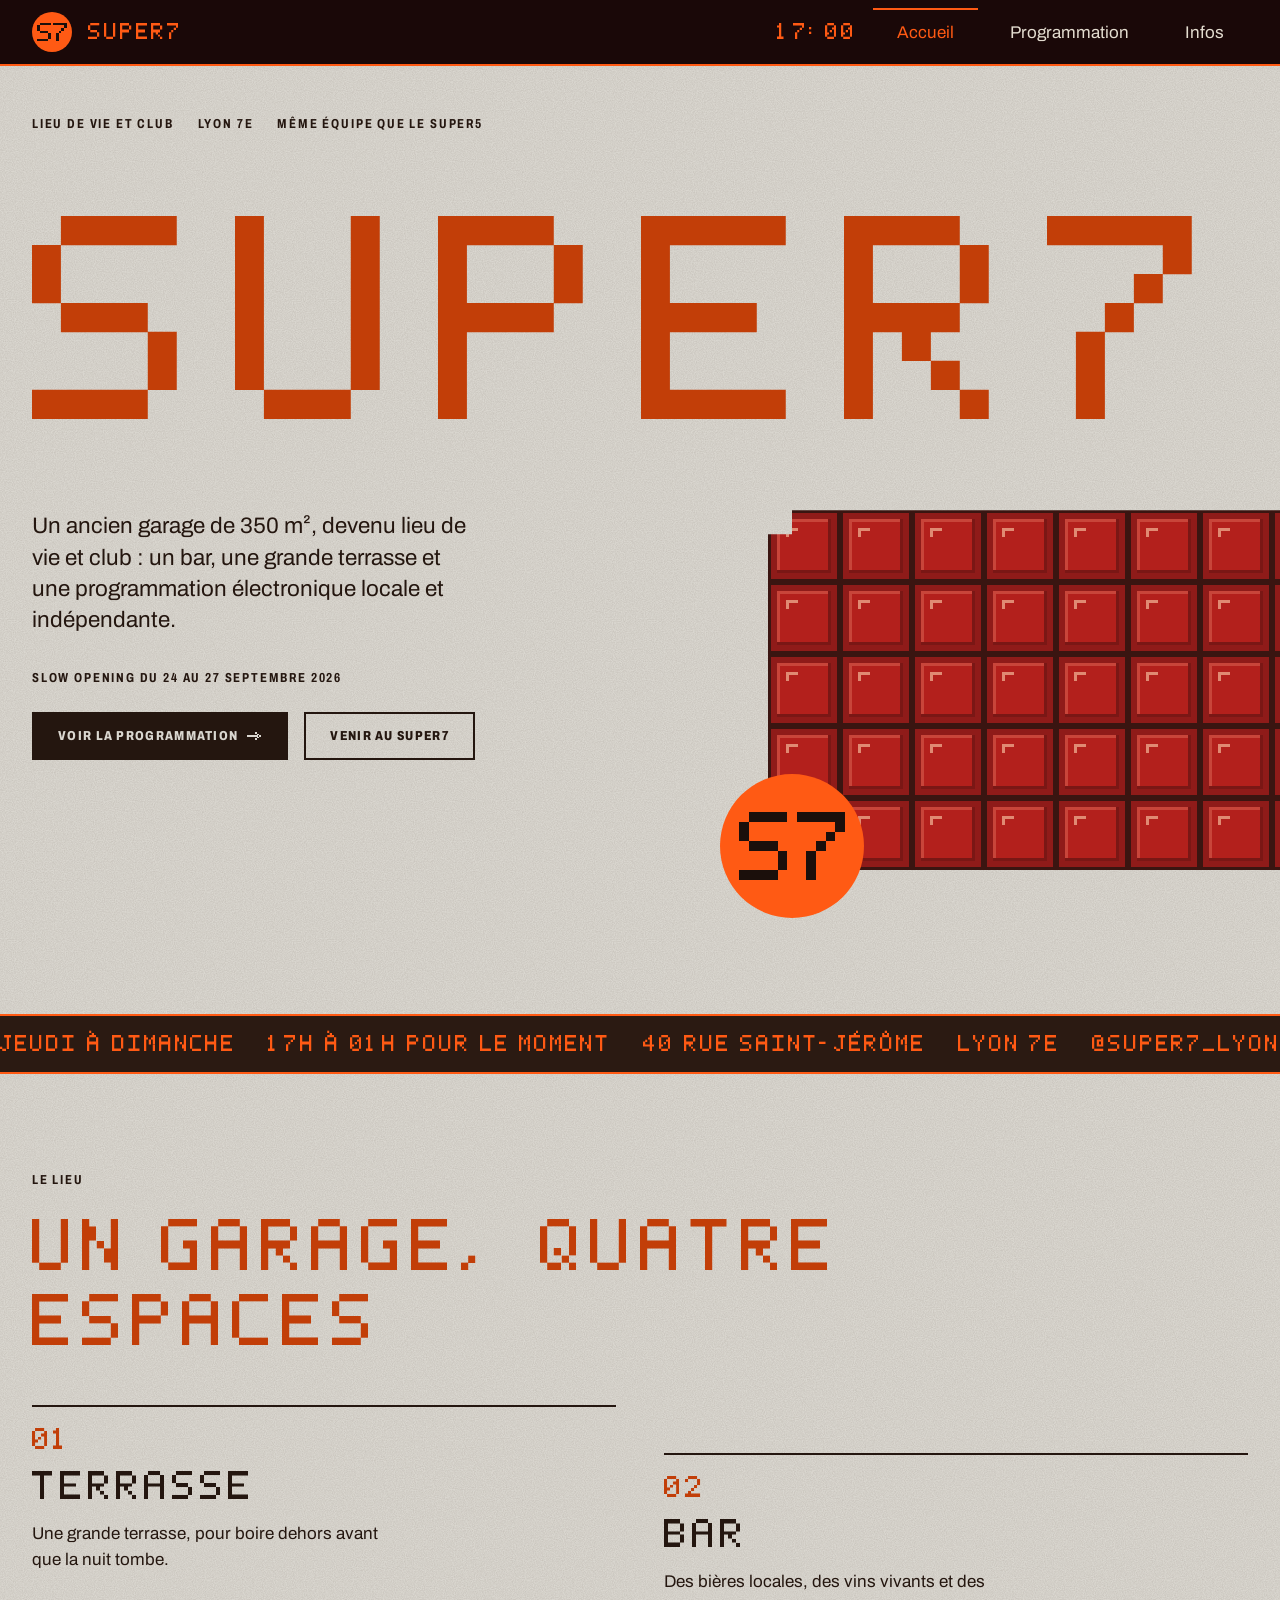
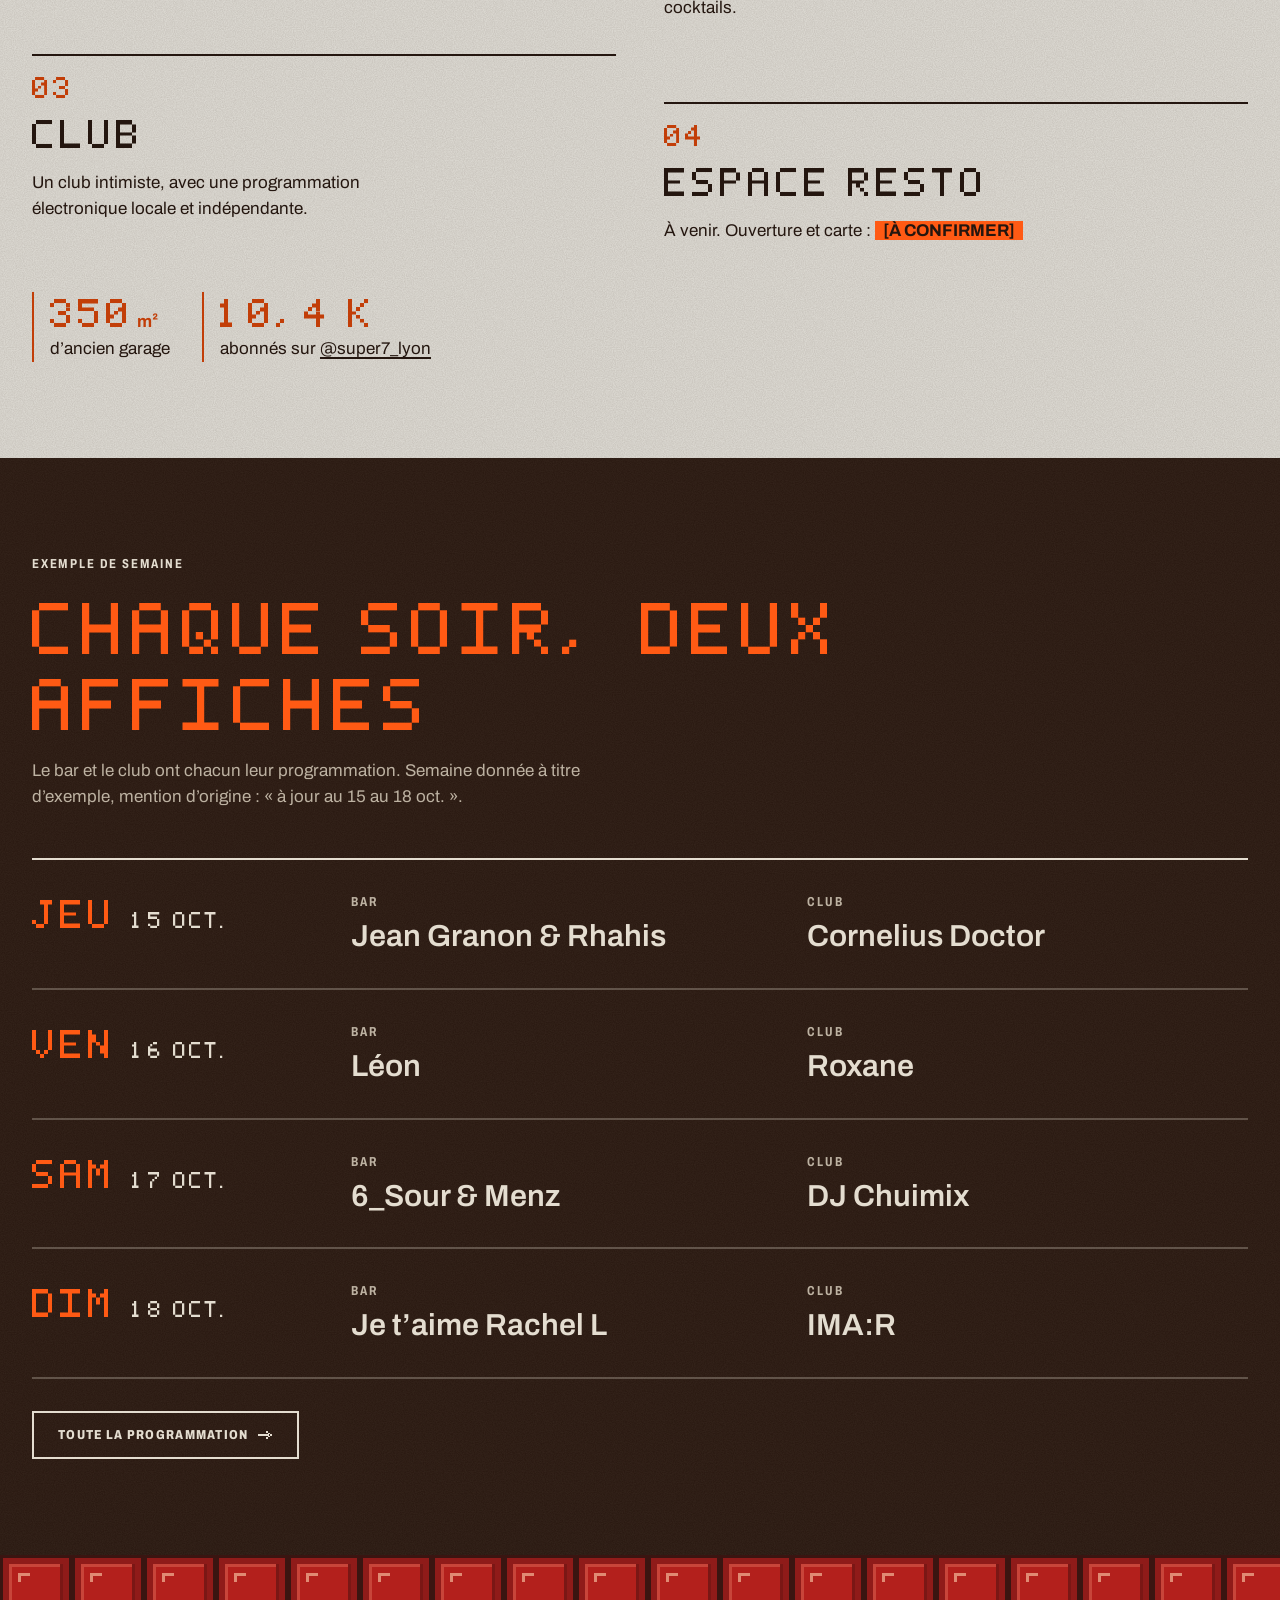
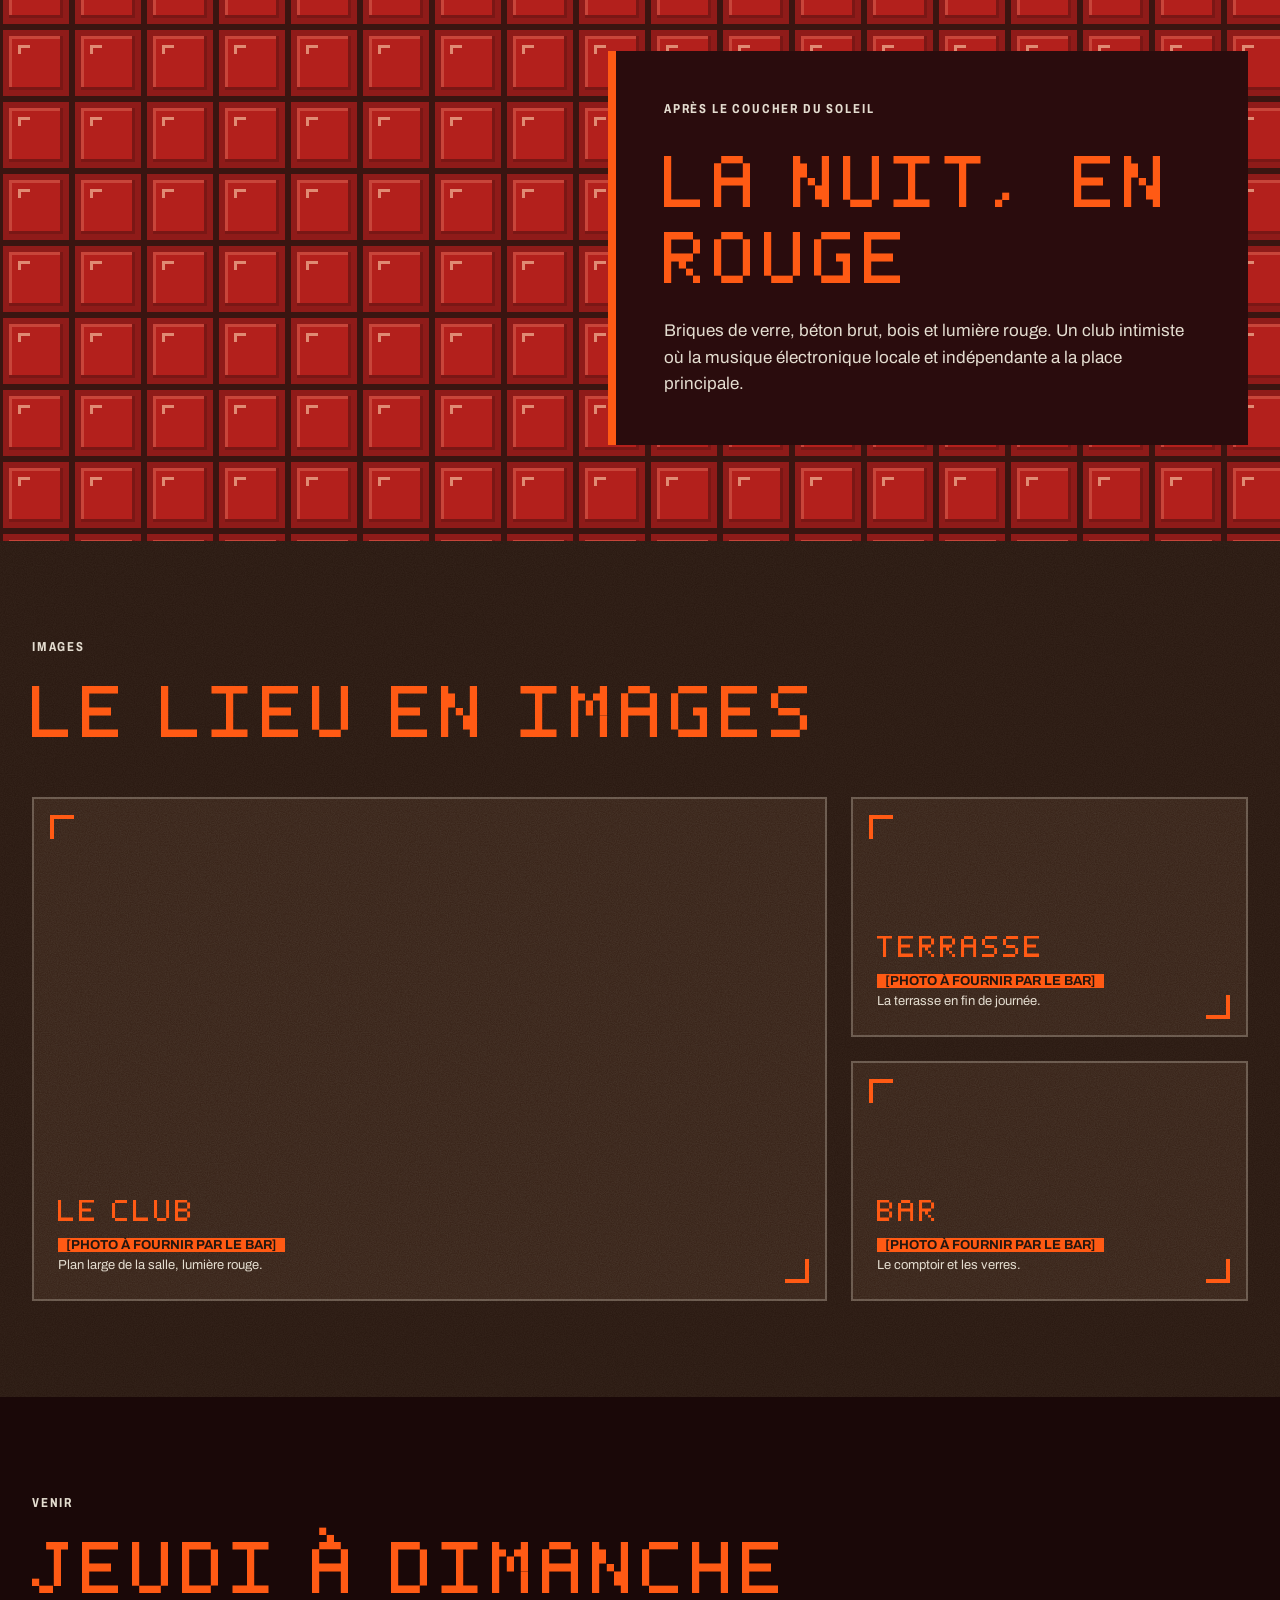
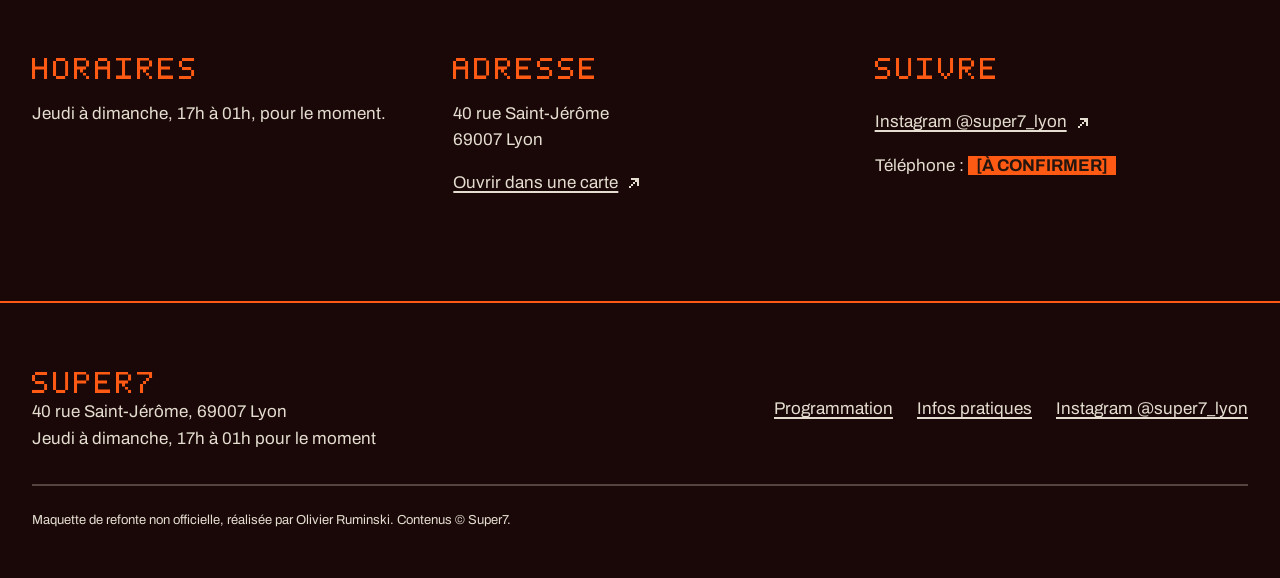
==== super7/index.html @ 138682af "Maquettes de refonte: Super7 et Le Lyon's Co-Authored-By: Claude Sonnet 5.5 <noreply@anthropic.com>" ====
<!doctype html>
<html lang="fr">
<head>
<meta charset="utf-8">
<meta name="viewport" content="width=device-width, initial-scale=1">
<title>Super7 | Lieu de vie et club, Lyon 7e (maquette)</title>
<meta name="description" content="Super7, lieu de vie et club dans un ancien garage de 350 m², 40 rue Saint-Jérôme, Lyon 7e. Bar, terrasse, programmation électronique locale. Maquette de refonte non officielle.">
<meta name="robots" content="noindex, nofollow">
<meta name="theme-color" content="#1a0808">
<meta property="og:type" content="website">
<meta property="og:title" content="Super7 | Lieu de vie et club, Lyon 7e (maquette)">
<meta property="og:description" content="Super7, lieu de vie et club dans un ancien garage de 350 m², 40 rue Saint-Jérôme, Lyon 7e. Bar, terrasse, programmation électronique locale. Maquette de refonte non officielle.">
<meta property="og:image" content="images/og.png">
<meta property="og:locale" content="fr_FR">
<link rel="icon" href="favicon.svg" type="image/svg+xml">
<link rel="preload" href="fonts/super7-pixel.woff2" as="font" type="font/woff2" crossorigin>
<link rel="stylesheet" href="css/tokens.css">
<link rel="stylesheet" href="css/base.css">
<link rel="stylesheet" href="css/components.css">
<link rel="stylesheet" href="css/motion.css">
<script>document.documentElement.classList.add("js");</script>
</head>
<body>
<a class="skip" href="#contenu">Aller au contenu</a>
<header class="site-header">
  <div class="wrap">
    <a class="brand" href="index.html" aria-label="Super7, accueil">
      <img src="images/logo-s7.svg" width="40" height="40" alt="">
      <span class="px">Super7</span>
    </a>
    <p class="clock px" id="clock" aria-hidden="true">17H/01H</p>
    <nav class="site-nav" aria-label="Navigation principale">
      <a href="index.html" aria-current="page">Accueil</a>
      <a href="programmation.html">Programmation</a>
      <a href="infos.html">Infos</a>
    </nav>
  </div>
</header>

<main id="contenu">
  <section class="hero t-jour concrete" aria-labelledby="titre-hero">
    <div class="wrap">
      <div class="hero-eyebrow label">
        <span>Lieu de vie et club</span>
        <span>Lyon 7e</span>
        <span>Même équipe que le Super5</span>
      </div>
      <h1 class="hero-title px" id="titre-hero"><span class="sr-only">Super7</span><span class="ch" aria-hidden="true">S</span><span class="ch" aria-hidden="true">U</span><span class="ch" aria-hidden="true">P</span><span class="ch" aria-hidden="true">E</span><span class="ch" aria-hidden="true">R</span><span class="ch" aria-hidden="true">7</span></h1>
      <div class="hero-bottom">
        <div class="hero-copy">
          <p class="lead">Un ancien garage de 350&nbsp;m², devenu lieu de vie et club : un bar, une grande terrasse et une programmation électronique locale et indépendante.</p>
          <p class="label" style="margin-bottom:var(--s-4)">Slow opening du 24 au 27 septembre 2026</p>
          <div class="hero-cta">
            <a class="btn" href="programmation.html">Voir la programmation <svg viewBox="0 0 16 16" aria-hidden="true" fill="currentColor" shape-rendering="crispEdges"><rect x="1" y="7" width="11" height="2"/><rect x="9" y="4" width="2" height="2"/><rect x="11" y="6" width="2" height="1"/><rect x="11" y="9" width="2" height="1"/><rect x="9" y="10" width="2" height="2"/><rect x="13" y="7" width="2" height="2"/></svg></a>
            <a class="btn btn--ghost" href="infos.html">Venir au Super7</a>
          </div>
        </div>
        <div class="wallwrap"><div class="wall" aria-hidden="true"></div>
          <img class="badge" src="images/logo-s7.svg" width="144" height="144" alt="">
        </div>
      </div>
    </div>
  </section>

  <div class="ticker" aria-hidden="true">
    <div class="ticker-track">
      <div class="ticker-group px"><span>Jeudi à dimanche</span><span>17H à 01H pour le moment</span><span>40 rue Saint-Jérôme</span><span>Lyon 7e</span><span>@super7_lyon</span></div>
      <div class="ticker-group px" aria-hidden="true"><span>Jeudi à dimanche</span><span>17H à 01H pour le moment</span><span>40 rue Saint-Jérôme</span><span>Lyon 7e</span><span>@super7_lyon</span></div>
    </div>
  </div>

  <section class="section t-jour concrete" id="lieu" aria-labelledby="titre-lieu">
    <div class="wrap">
      <div class="section-head">
        <p class="label">Le lieu</p>
        <h2 class="px" id="titre-lieu">Un garage, quatre espaces</h2>
      </div>
      <div class="spaces">
        <article class="space">
          <span class="num px" aria-hidden="true">01</span>
          <h3 class="px">Terrasse</h3>
          <p>Une grande terrasse, pour boire dehors avant que la nuit tombe.</p>
        </article>
        <article class="space">
          <span class="num px" aria-hidden="true">02</span>
          <h3 class="px">Bar</h3>
          <p>Des bières locales, des vins vivants et des cocktails.</p>
        </article>
        <article class="space">
          <span class="num px" aria-hidden="true">03</span>
          <h3 class="px">Club</h3>
          <p>Un club intimiste, avec une programmation électronique locale et indépendante.</p>
        </article>
        <article class="space">
          <span class="num px" aria-hidden="true">04</span>
          <h3 class="px">Espace resto</h3>
          <p>À venir. Ouverture et carte : <span class="tbc">[À CONFIRMER]</span></p>
        </article>
      </div>
      <div class="facts">
        <p class="fact"><b>350<small>&nbsp;m²</small></b>d’ancien garage</p>
        <p class="fact"><b>10,4&nbsp;k</b>abonnés sur <a href="https://www.instagram.com/super7_lyon/" rel="noopener">@super7_lyon</a></p>
      </div>
    </div>
  </section>

  <section class="section t-soiree concrete" id="semaine" aria-labelledby="titre-semaine">
    <div class="wrap">
      <div class="section-head section-head--wide">
        <p class="label">Exemple de semaine</p>
        <h2 class="px" id="titre-semaine">Chaque soir, deux affiches</h2>
        <p class="muted prose">Le bar et le club ont chacun leur programmation. Semaine donnée à titre d’exemple, mention d’origine : « à jour au 15 au 18 oct. ».</p>
      </div>
      <ol class="days">
  <li class="day reveal">
    <h3 class="day-date px">Jeu <small>15 oct.</small></h3>
    <div class="slot" data-slot="bar"><span class="label">Bar</span><p>Jean Granon &amp; Rhahis</p></div>
    <div class="slot" data-slot="club"><span class="label">Club</span><p>Cornelius Doctor</p></div>
  </li>
  <li class="day reveal">
    <h3 class="day-date px">Ven <small>16 oct.</small></h3>
    <div class="slot" data-slot="bar"><span class="label">Bar</span><p>Léon</p></div>
    <div class="slot" data-slot="club"><span class="label">Club</span><p>Roxane</p></div>
  </li>
  <li class="day reveal">
    <h3 class="day-date px">Sam <small>17 oct.</small></h3>
    <div class="slot" data-slot="bar"><span class="label">Bar</span><p>6_Sour &amp; Menz</p></div>
    <div class="slot" data-slot="club"><span class="label">Club</span><p>DJ Chuimix</p></div>
  </li>
  <li class="day reveal">
    <h3 class="day-date px">Dim <small>18 oct.</small></h3>
    <div class="slot" data-slot="bar"><span class="label">Bar</span><p>Je t’aime Rachel L</p></div>
    <div class="slot" data-slot="club"><span class="label">Club</span><p>IMA:R</p></div>
  </li>
</ol>
      <p class="note"><a class="btn btn--ghost" href="programmation.html">Toute la programmation <svg viewBox="0 0 16 16" aria-hidden="true" fill="currentColor" shape-rendering="crispEdges"><rect x="1" y="7" width="11" height="2"/><rect x="9" y="4" width="2" height="2"/><rect x="11" y="6" width="2" height="1"/><rect x="11" y="9" width="2" height="1"/><rect x="9" y="10" width="2" height="2"/><rect x="13" y="7" width="2" height="2"/></svg></a></p>
    </div>
  </section>

  <section class="night t-nuit" id="nuit" aria-labelledby="titre-nuit">
    <div class="wrap">
      <div class="night-panel">
        <p class="label" style="color:var(--sable)">Après le coucher du soleil</p>
        <h2 class="px" id="titre-nuit">La nuit, en rouge</h2>
        <p>Briques de verre, béton brut, bois et lumière rouge. Un club intimiste où la musique électronique locale et indépendante a la place principale.</p>
      </div>
    </div>
  </section>

  <section class="section t-soiree concrete" id="photos" aria-labelledby="titre-photos">
    <div class="wrap">
      <div class="section-head">
        <p class="label">Images</p>
        <h2 class="px" id="titre-photos">Le lieu en images</h2>
      </div>
      <div class="photos">
        <figure class="photo" role="img" aria-label="Emplacement réservé à une photo du club">
          <p class="px">Le club</p>
          <p><span class="tbc">[PHOTO À FOURNIR PAR LE BAR]</span> Plan large de la salle, lumière rouge.</p>
        </figure>
        <figure class="photo" role="img" aria-label="Emplacement réservé à une photo de la terrasse">
          <p class="px">Terrasse</p>
          <p><span class="tbc">[PHOTO À FOURNIR PAR LE BAR]</span> La terrasse en fin de journée.</p>
        </figure>
        <figure class="photo" role="img" aria-label="Emplacement réservé à une photo du bar">
          <p class="px">Bar</p>
          <p><span class="tbc">[PHOTO À FOURNIR PAR LE BAR]</span> Le comptoir et les verres.</p>
        </figure>
      </div>
    </div>
  </section>

  <section class="section t-profonde" id="venir" aria-labelledby="titre-venir">
    <div class="wrap">
      <div class="section-head"><p class="label">Venir</p><h2 class="px" id="titre-venir">Jeudi à dimanche</h2></div>
      <div class="info-grid">
        <div class="info-block">
          <h3 class="px">Horaires</h3>
          <p>Jeudi à dimanche, 17h à 01h, pour le moment.</p>
        </div>
        <div class="info-block">
          <h3 class="px">Adresse</h3>
          <p>40 rue Saint-Jérôme<br>69007 Lyon</p>
          <p class="linklist"><a href="https://www.google.com/maps/search/?api=1&amp;query=40%20rue%20Saint-J%C3%A9r%C3%B4me%2069007%20Lyon" rel="noopener" target="_blank">Ouvrir dans une carte <svg viewBox="0 0 16 16" aria-hidden="true" fill="currentColor" shape-rendering="crispEdges"><rect x="3" y="11" width="2" height="2"/><rect x="5" y="9" width="2" height="2"/><rect x="7" y="7" width="2" height="2"/><rect x="9" y="5" width="2" height="2"/><rect x="5" y="3" width="8" height="2"/><rect x="11" y="3" width="2" height="8"/></svg><span class="sr-only"> (nouvel onglet)</span></a></p>
        </div>
        <div class="info-block">
          <h3 class="px">Suivre</h3>
          <p class="linklist"><a href="https://www.instagram.com/super7_lyon/" rel="noopener" target="_blank">Instagram @super7_lyon <svg viewBox="0 0 16 16" aria-hidden="true" fill="currentColor" shape-rendering="crispEdges"><rect x="3" y="11" width="2" height="2"/><rect x="5" y="9" width="2" height="2"/><rect x="7" y="7" width="2" height="2"/><rect x="9" y="5" width="2" height="2"/><rect x="5" y="3" width="8" height="2"/><rect x="11" y="3" width="2" height="8"/></svg><span class="sr-only"> (nouvel onglet)</span></a></p>
          <p>Téléphone : <span class="tbc">[À CONFIRMER]</span></p>
        </div>
      </div>
    </div>
  </section>
</main>
<footer class="site-footer t-profonde">
  <div class="wrap">
    <div class="footer-grid">
      <div>
        <p class="px" style="font-size:var(--step-2);color:var(--orange)">Super7</p>
        <p>40 rue Saint-Jérôme, 69007 Lyon<br>Jeudi à dimanche, 17h à 01h pour le moment</p>
      </div>
      <nav aria-label="Pied de page">
        <ul>
          <li><a href="programmation.html">Programmation</a></li>
          <li><a href="infos.html">Infos pratiques</a></li>
          <li><a href="https://www.instagram.com/super7_lyon/" rel="noopener">Instagram @super7_lyon</a></li>
        </ul>
      </nav>
    </div>
    <p class="legal">Maquette de refonte non officielle, réalisée par Olivier Ruminski. Contenus © Super7.</p>
  </div>
</footer>
<script src="https://cdn.jsdelivr.net/npm/gsap@3.15/dist/gsap.min.js" defer></script>
<script src="js/main.js" defer></script>
</body>
</html>
---- super7/css/tokens.css ----
/* Tokens Super7 : voir DIRECTION.md. Nommage inspiré d'Open Props (non chargé). */
@font-face {
  font-family: "Super7 Pixel";
  src: url("../fonts/super7-pixel.woff2") format("woff2");
  font-weight: 400;
  font-display: swap;
}
@font-face {
  font-family: "Archivo";
  src: url("../fonts/archivo-latin.woff2") format("woff2");
  font-weight: 100 900;
  font-stretch: 62% 125%;
  font-display: swap;
}

:root {
  /* Couleurs de base */
  --beton: #dad7d0;
  --beton-2: #c9c5bc;
  --brun: #2b1a12;
  --brun-2: #3a251a;
  --nuit: #2a0c0d;
  --nuit-2: #1a0808;
  --encre: #24160f;
  --sable: #e4ddd0;
  --brique: #b3201c;

  /* Accent */
  --orange: #ff5a14;
  --orange-jour: #c23e08;

  /* Rôles (thème jour par défaut) */
  --bg: var(--beton);
  --fg: var(--encre);
  --muted: #4a3a30;
  --accent: var(--orange-jour);
  --line: rgba(36, 22, 15, 0.35);

  /* Typographie */
  --font-display: "Super7 Pixel", "Courier New", monospace;
  --font-body: "Archivo", "Helvetica Neue", Arial, sans-serif;
  --step--1: 0.8125rem;
  --step-0: 1.0625rem;
  --step-1: 1.4rem;
  --step-2: 1.9rem;
  --step-3: 2.5rem;
  --step-4: clamp(2.5rem, 7vw, 4.5rem);
  --step-5: clamp(3.25rem, 11vw, 8rem);

  /* Espacements */
  --s-1: 4px;
  --s-2: 8px;
  --s-3: 16px;
  --s-4: 24px;
  --s-5: 32px;
  --s-6: 48px;
  --s-7: 64px;
  --s-8: 96px;
  --gutter: 16px;

  /* Forme : tout carré */
  --radius: 0;
  --border: 2px;

  /* Mouvement */
  --ease-out: cubic-bezier(0.23, 1, 0.32, 1);
  --dur-micro: 120ms;
  --dur-short: 200ms;
  --dur-medium: 350ms;
  --dur-long: 600ms;

  --maxw: 1280px;
}

@media (min-width: 768px) {
  :root { --gutter: 32px; }
}

/* Thèmes par section */
.t-jour { --bg: var(--beton); --fg: var(--encre); --muted: #4a3a30; --accent: var(--orange-jour); --line: rgba(36, 22, 15, 0.35); }
.t-soiree { --bg: var(--brun); --fg: var(--sable); --muted: #bdb2a2; --accent: var(--orange); --line: rgba(228, 221, 208, 0.28); }
.t-nuit { --bg: var(--nuit); --fg: var(--sable); --muted: #c9b8ae; --accent: var(--orange); --line: rgba(228, 221, 208, 0.28); }
.t-profonde { --bg: var(--nuit-2); --fg: var(--sable); --muted: #c9b8ae; --accent: var(--orange); --line: rgba(228, 221, 208, 0.28); }
---- super7/css/base.css ----
*, *::before, *::after { box-sizing: border-box; }
html { -webkit-text-size-adjust: 100%; scroll-behavior: smooth; scroll-padding-top: 80px; }
body {
  margin: 0;
  background: var(--nuit-2);
  color: var(--fg);
  font-family: var(--font-body);
  font-size: var(--step-0);
  line-height: 1.55;
  -webkit-font-smoothing: antialiased;
}
img, svg { display: block; max-width: 100%; }
h1, h2, h3, p, ul, ol, dl, dd, figure { margin: 0; }
ul, ol { padding: 0; list-style: none; }
a { color: inherit; text-decoration-thickness: 2px; text-underline-offset: 0.2em; }
::selection { background: var(--orange); color: var(--encre); }

:focus-visible {
  outline: 3px solid var(--orange);
  outline-offset: 3px;
}
.t-jour :focus-visible { outline-color: var(--encre); }

.skip {
  position: absolute; left: var(--s-3); top: -100px; z-index: 100;
  background: var(--orange); color: var(--encre);
  padding: var(--s-3) var(--s-4); font-weight: 700; text-decoration: none;
}
.skip:focus { top: var(--s-3); }

.sr-only {
  position: absolute; width: 1px; height: 1px; margin: -1px; padding: 0;
  overflow: hidden; clip: rect(0 0 0 0); white-space: nowrap; border: 0;
}

/* Typographie pixel */
.px {
  font-family: var(--font-display);
  font-weight: 400;
  line-height: 1.05;
  letter-spacing: 0;
  text-transform: uppercase;
  font-synthesis: none;
}
.label {
  font-family: var(--font-body);
  font-stretch: 75%;
  font-weight: 700;
  font-size: var(--step--1);
  letter-spacing: 0.14em;
  text-transform: uppercase;
}
.lead { font-size: var(--step-1); line-height: 1.4; max-width: 34ch; }
.prose { max-width: 62ch; }
.prose p + p { margin-top: var(--s-3); }
.muted { color: var(--muted); }

.wrap { width: 100%; max-width: var(--maxw); margin-inline: auto; padding-inline: var(--gutter); }

/* Placeholder visible */
.tbc {
  display: inline;
  font-weight: 700;
  background: var(--orange);
  color: var(--encre);
  padding: 0 var(--s-2);
  font-style: normal;
  white-space: nowrap;
  box-decoration-break: clone;
  -webkit-box-decoration-break: clone;
}

/* Trames */
.concrete { position: relative; isolation: isolate; }
.concrete::before {
  content: ""; position: absolute; inset: 0; z-index: -1;
  background: url("../images/concrete.svg") repeat; background-size: 320px;
  opacity: 0.35; pointer-events: none;
}
.t-soiree.concrete::before, .t-nuit.concrete::before, .t-profonde.concrete::before { opacity: 0.5; mix-blend-mode: normal; }
.bricks {
  background: url("../images/glass-brick.svg") 0 0 / 72px 72px repeat;
}

@media (prefers-reduced-motion: reduce) {
  html { scroll-behavior: auto; }
}
---- super7/css/components.css ----
/* ---------- En-tête ---------- */
.site-header {
  position: sticky; top: 0; z-index: 50;
  background: var(--nuit-2); color: var(--sable);
  border-bottom: var(--border) solid var(--orange);
}
.site-header .wrap {
  display: grid; grid-template-columns: 1fr auto; align-items: center;
  gap: 0 var(--s-3); padding-block: var(--s-2);
}
.brand { display: inline-flex; align-items: center; gap: var(--s-3); text-decoration: none; min-height: 48px; }
.brand img { width: 40px; height: 40px; }
.brand span { font-size: var(--step-1); color: var(--orange); }
.clock { font-size: var(--step-1); color: var(--orange); min-width: 5ch; text-align: right; font-variant-numeric: tabular-nums; }
.site-nav { grid-column: 1 / -1; display: flex; gap: var(--s-1); margin-inline: calc(var(--s-3) * -1); }
.site-nav a {
  flex: 1; display: flex; align-items: center; justify-content: center;
  min-height: 48px; padding-inline: var(--s-2);
  text-decoration: none; color: var(--sable);
  border-top: var(--border) solid transparent;
  transition: background-color var(--dur-micro) ease, color var(--dur-micro) ease, transform var(--dur-micro) var(--ease-out);
}
.site-nav a[aria-current="page"] { border-top-color: var(--orange); color: var(--orange); }
.site-nav a:active { transform: scale(0.97); }
@media (hover: hover) and (pointer: fine) {
  .site-nav a:hover { background: var(--orange); color: var(--encre); }
}
@media (min-width: 768px) {
  .site-header .wrap { grid-template-columns: auto 1fr auto; }
  .site-nav { grid-column: auto; justify-content: flex-end; margin-inline: 0; gap: var(--s-2); }
  .site-nav a { flex: 0 0 auto; padding-inline: var(--s-4); }
}

/* ---------- Boutons ---------- */
.btn {
  display: inline-flex; align-items: center; justify-content: center; gap: var(--s-2);
  min-height: 48px; padding: var(--s-2) var(--s-4);
  border: var(--border) solid var(--fg);
  background: var(--fg); color: var(--bg);
  font-family: var(--font-body); font-stretch: 80%; font-weight: 800;
  letter-spacing: 0.1em; text-transform: uppercase; font-size: var(--step--1);
  text-decoration: none; cursor: pointer;
  transition: background-color var(--dur-micro) ease, color var(--dur-micro) ease, transform var(--dur-micro) var(--ease-out);
}
.btn--ghost { background: transparent; color: var(--fg); }
.btn:active { transform: scale(0.97); }
@media (hover: hover) and (pointer: fine) {
  .btn:hover { background: var(--orange); border-color: var(--orange); color: var(--encre); }
}
.btn svg { width: 16px; height: 16px; flex: none; }
.btn[aria-pressed="true"] { background: var(--orange); border-color: var(--orange); color: var(--encre); }

/* ---------- Hero ---------- */
.hero { background: var(--bg); color: var(--fg); padding-block: var(--s-6) var(--s-8); overflow-x: clip; position: relative; }
.hero-eyebrow { display: flex; flex-wrap: wrap; gap: var(--s-1) var(--s-4); margin-bottom: var(--s-4); }
.hero-title {
  font-size: calc((100vw - 2 * var(--gutter)) / 4.2);
  color: var(--accent); display: block; white-space: nowrap;
}
@media (min-width: 1312px) { .hero-title { font-size: calc((var(--maxw) - 2 * var(--gutter)) / 4.2); } }
.hero-title .ch { display: inline-block; }
.hero-bottom { display: grid; gap: var(--s-6); margin-top: var(--s-6); }
.hero-copy .lead { margin-bottom: var(--s-5); }
.hero-cta { display: flex; flex-wrap: wrap; gap: var(--s-3); }
.wallwrap { position: relative; margin-right: calc(var(--gutter) * -1); }
.wall {
  min-height: 240px; height: 100%;
  clip-path: polygon(0 24px, 24px 24px, 24px 0, 100% 0, 100% 100%, 0 100%);
  background: url("../images/glass-brick.svg") 0 0 / 72px 72px repeat;
}
.wallwrap .badge { position: absolute; left: var(--s-4); bottom: var(--s-4); width: 96px; height: 96px; }
@media (min-width: 900px) {
  .hero-bottom { grid-template-columns: 7fr 5fr; align-items: stretch; gap: var(--s-7); padding-bottom: var(--s-6); }
  .wallwrap { margin-right: calc((min(100vw, var(--maxw)) - 100vw) / 2 - var(--gutter)); }
  .wall { min-height: 360px; }
  .wallwrap .badge { left: calc(var(--s-6) * -1); bottom: calc(var(--s-6) * -1); width: 144px; height: 144px; z-index: 3; }
}
/* ---------- Bandeau (marquee réécrit à la main) ---------- */
.ticker { background: var(--brun); color: var(--orange); overflow: hidden; border-block: var(--border) solid var(--orange); }
.ticker-track { display: flex; width: max-content; animation: ticker 40s linear infinite; }
.ticker-group { display: flex; flex: none; gap: var(--s-5); padding: var(--s-3) var(--s-5) var(--s-3) 0; font-size: var(--step-1); white-space: nowrap; }
.ticker:hover .ticker-track { animation-play-state: paused; }
@keyframes ticker { to { transform: translateX(-50%); } }

/* ---------- Sections ---------- */
.section { background: var(--bg); color: var(--fg); padding-block: var(--s-8); }
.section-head { display: grid; gap: var(--s-3); margin-bottom: var(--s-6); max-width: 56rem; }
.section-head h2 { font-size: var(--step-4); color: var(--accent); }
.section-head--wide { max-width: none; }

.spaces { display: grid; gap: var(--s-5) var(--s-6); }
.space { border-top: var(--border) solid var(--fg); padding-top: var(--s-3); }
.space .num { font-size: var(--step-2); color: var(--accent); display: block; margin-bottom: var(--s-2); }
.space h3 { font-size: var(--step-3); margin-bottom: var(--s-3); }
.space p { max-width: 36ch; }
@media (min-width: 768px) { .spaces { grid-template-columns: 1fr 1fr; } .space:nth-child(even) { margin-top: var(--s-6); } }

.lieu-layout { display: grid; gap: var(--s-6); }
.facts { display: flex; flex-wrap: wrap; gap: var(--s-5); margin-top: var(--s-6); }
.fact { border-left: var(--border) solid var(--accent); padding-left: var(--s-3); }
.fact b { display: block; font-family: var(--font-display); font-weight: 400; font-size: var(--step-3); color: var(--accent); line-height: 1; margin-bottom: var(--s-1); }

/* ---------- Semaine ---------- */
.days { border-top: var(--border) solid var(--fg); }
.day {
  display: grid; gap: var(--s-3); padding-block: var(--s-4);
  border-bottom: var(--border) solid var(--line);
}
.day-date { font-size: var(--step-3); color: var(--accent); display: flex; align-items: baseline; gap: var(--s-3); }
.day-date small { font-size: var(--step-1); color: var(--fg); }
.slot { display: grid; grid-template-columns: 4.5rem 1fr; gap: var(--s-3); align-items: baseline; }
.slot .label { color: var(--muted); }
.slot p { font-size: var(--step-1); font-weight: 600; line-height: 1.3; }
.slot[hidden] { display: none; }
@media (min-width: 900px) {
  .day { grid-template-columns: 1.1fr 1.6fr 1.6fr; align-items: start; padding-block: var(--s-5); }
  .day--filtered { grid-template-columns: 1.1fr 3.2fr; }
  .slot { grid-template-columns: 1fr; gap: var(--s-1); }
  .slot p { font-size: var(--step-2); }
}
.filters { display: flex; gap: var(--s-2); margin-bottom: var(--s-5); flex-wrap: wrap; }
.filters[hidden] { display: none; }
.note { margin-top: var(--s-5); max-width: 62ch; color: var(--muted); }

/* ---------- Bande nuit ---------- */
.night { background: var(--nuit) url("../images/glass-brick.svg") 0 0 / 72px 72px repeat; padding-block: var(--s-8); position: relative; overflow-x: clip; }
.night-panel { background: var(--nuit); color: var(--sable); padding: var(--s-5); border-left: 8px solid var(--orange); max-width: 640px; display: grid; gap: var(--s-4); }
.night-panel h2 { font-size: var(--step-4); color: var(--orange); }
@media (min-width: 768px) { .night-panel { padding: var(--s-6); margin-left: auto; } }

/* ---------- Emplacements photo ---------- */
.photos { display: grid; gap: var(--s-4); }
.photo {
  position: relative; display: flex; flex-direction: column; justify-content: flex-end; gap: var(--s-2);
  padding: var(--s-4); min-height: 240px;
  background-color: var(--brun-2); color: var(--sable);
  background-image: url("../images/concrete.svg"); background-size: 320px;
  border: var(--border) solid var(--line);
}
.photo::before, .photo::after { content: ""; position: absolute; width: 24px; height: 24px; border: 4px solid var(--orange); }
.photo::before { left: var(--s-3); top: var(--s-3); border-right: 0; border-bottom: 0; }
.photo::after { right: var(--s-3); bottom: var(--s-3); border-left: 0; border-top: 0; }
.photo .px { font-size: var(--step-2); color: var(--orange); }
.photo p { max-width: 32ch; font-size: var(--step--1); }
@media (min-width: 768px) {
  .photos { grid-template-columns: 2fr 1fr; grid-template-rows: 1fr 1fr; }
  .photo:first-child { grid-row: span 2; min-height: 480px; }
}

/* ---------- Infos ---------- */
.info-grid { display: grid; gap: var(--s-6); }
.info-block h3 { font-size: var(--step-2); color: var(--accent); margin-bottom: var(--s-3); }
.info-block p + p, .info-block ul + p { margin-top: var(--s-2); }
.info-block li { padding-block: var(--s-1); }
@media (min-width: 768px) { .info-grid { grid-template-columns: repeat(3, 1fr); } }
.linklist a { display: inline-flex; align-items: center; gap: var(--s-2); min-height: 44px; }
.linklist svg { width: 16px; height: 16px; }

.page-head { background: var(--bg); color: var(--fg); padding-block: var(--s-7) var(--s-6); }
.page-head h1 { font-size: min(var(--step-5), calc((100vw - 2 * var(--gutter)) / 10.8)); color: var(--accent); margin-bottom: var(--s-4); }

.faq dt { font-weight: 800; margin-top: var(--s-4); }
.faq dd { max-width: 62ch; margin-top: var(--s-1); }

/* ---------- Pied de page ---------- */
.site-footer { background: var(--nuit-2); color: var(--sable); padding-block: var(--s-7) var(--s-6); border-top: var(--border) solid var(--orange); }
.footer-grid { display: grid; gap: var(--s-5); }
.footer-grid nav ul { display: flex; flex-wrap: wrap; gap: var(--s-2) var(--s-4); }
.footer-grid nav a { display: inline-flex; align-items: center; min-height: 44px; }
.legal { margin-top: var(--s-5); padding-top: var(--s-4); border-top: var(--border) solid var(--line); font-size: var(--step--1); }
@media (min-width: 768px) { .footer-grid { grid-template-columns: 1fr auto; align-items: center; } }

/* ---------- 404 ---------- */
.nf { background: var(--bg); color: var(--fg); min-height: 70vh; display: grid; align-content: center; gap: var(--s-4); padding-block: var(--s-8); }
.nf h1 { font-size: min(var(--step-5), calc((100vw - 2 * var(--gutter)) / 7.4)); color: var(--orange); }
.fact b small { font-family: var(--font-body); font-size: var(--step-0); font-weight: 700; }
.info-block h2 { font-size: var(--step-2); color: var(--accent); margin-bottom: var(--s-3); }
.nf .wrap { display: grid; gap: var(--s-4); justify-items: start; }
---- super7/css/motion.css ----
/* Mouvement : 3 moments (hero, horloge, semaine). Tout reste visible sans JS. */
.js .hero-title .ch { opacity: 0; }
.js .hero-title.is-shown .ch { opacity: 1; }

.js .reveal { opacity: 0; transform: translateY(12px); transition: opacity var(--dur-long) var(--ease-out), transform var(--dur-long) var(--ease-out); }
.js .reveal.is-in { opacity: 1; transform: none; }

@media (prefers-reduced-motion: reduce) {
  .js .hero-title .ch { opacity: 1; }
  .js .reveal { opacity: 1; transform: none; transition: none; }
  .ticker-track { animation: none; width: auto; }
  .ticker-group { flex-wrap: wrap; white-space: normal; padding-right: 0; padding-inline: var(--gutter); }
  .ticker-group[aria-hidden="true"] { display: none; }
  .btn, .site-nav a { transition: none; }
}

/* Transition entre pages (navigateurs compatibles, sinon navigation normale) */
@media (prefers-reduced-motion: no-preference) {
  @view-transition { navigation: auto; }
  ::view-transition-old(root), ::view-transition-new(root) { animation-duration: var(--dur-medium); animation-timing-function: var(--ease-out); }
}
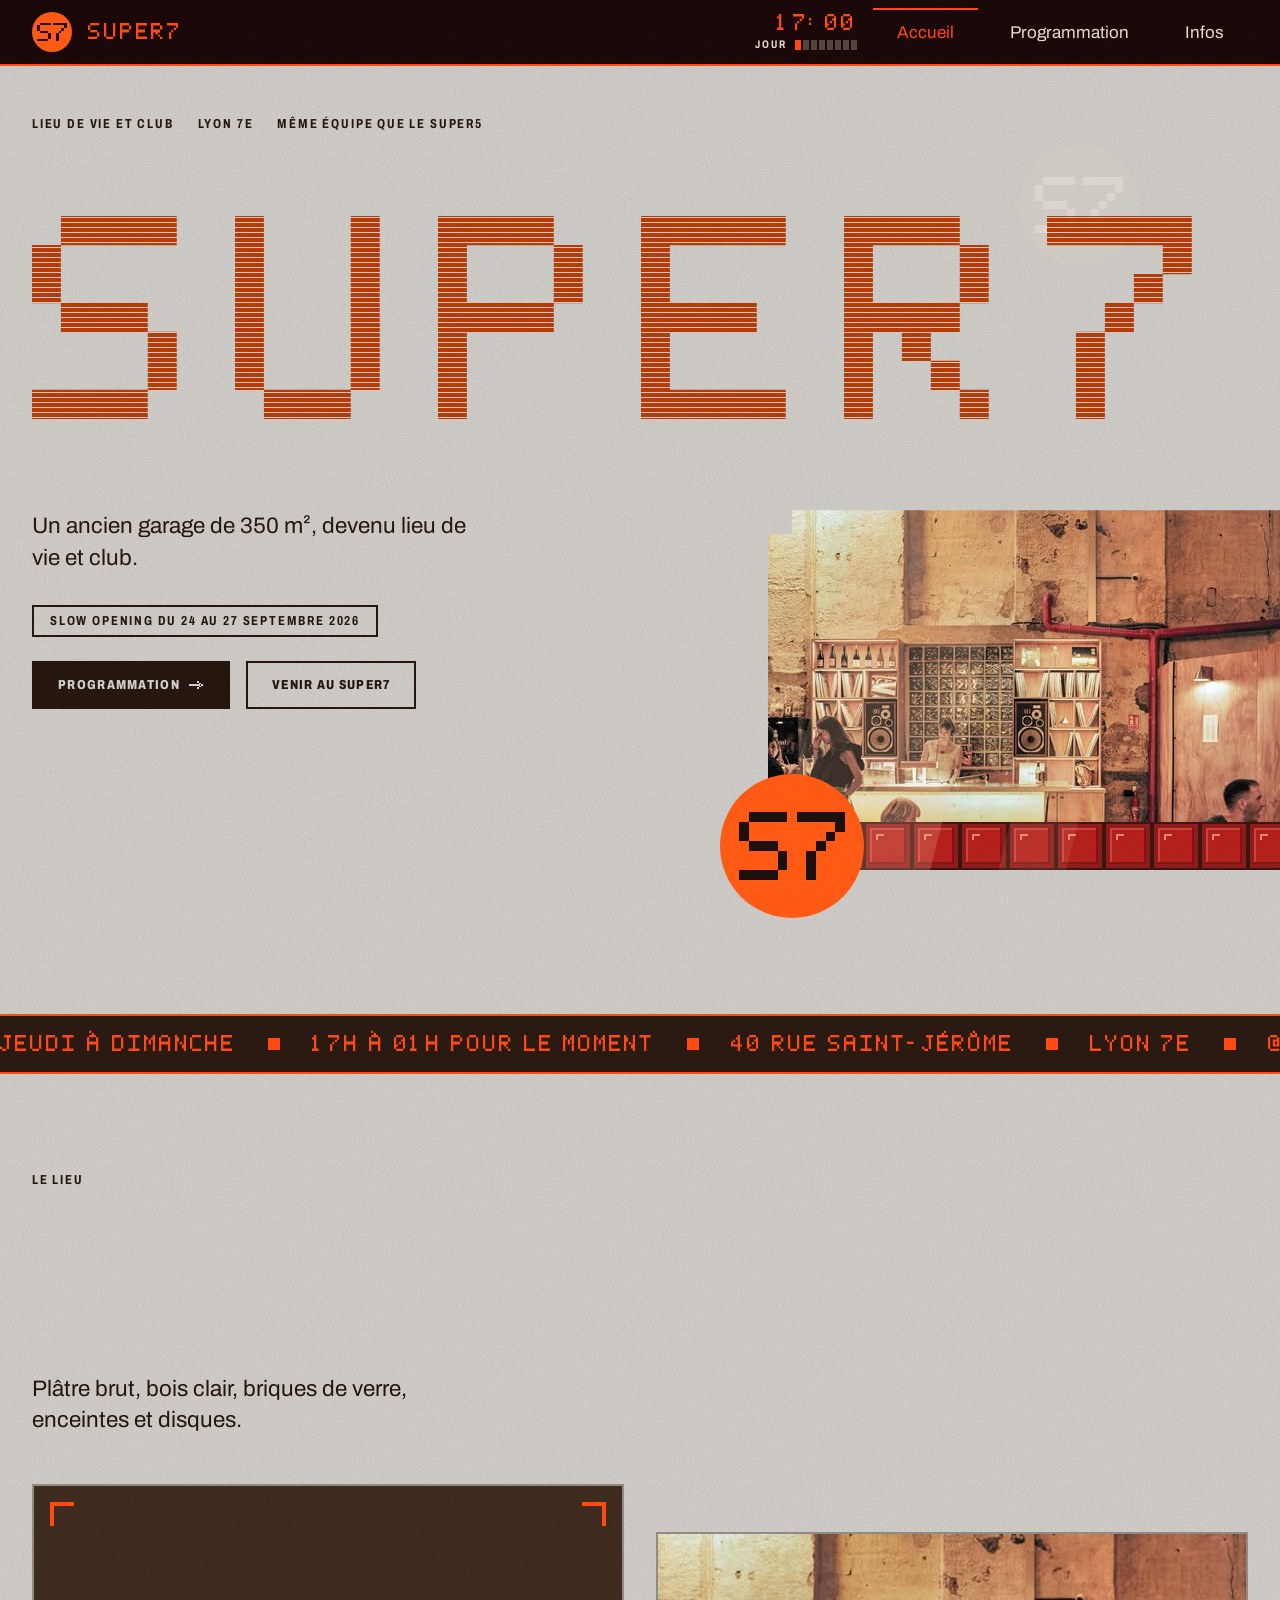
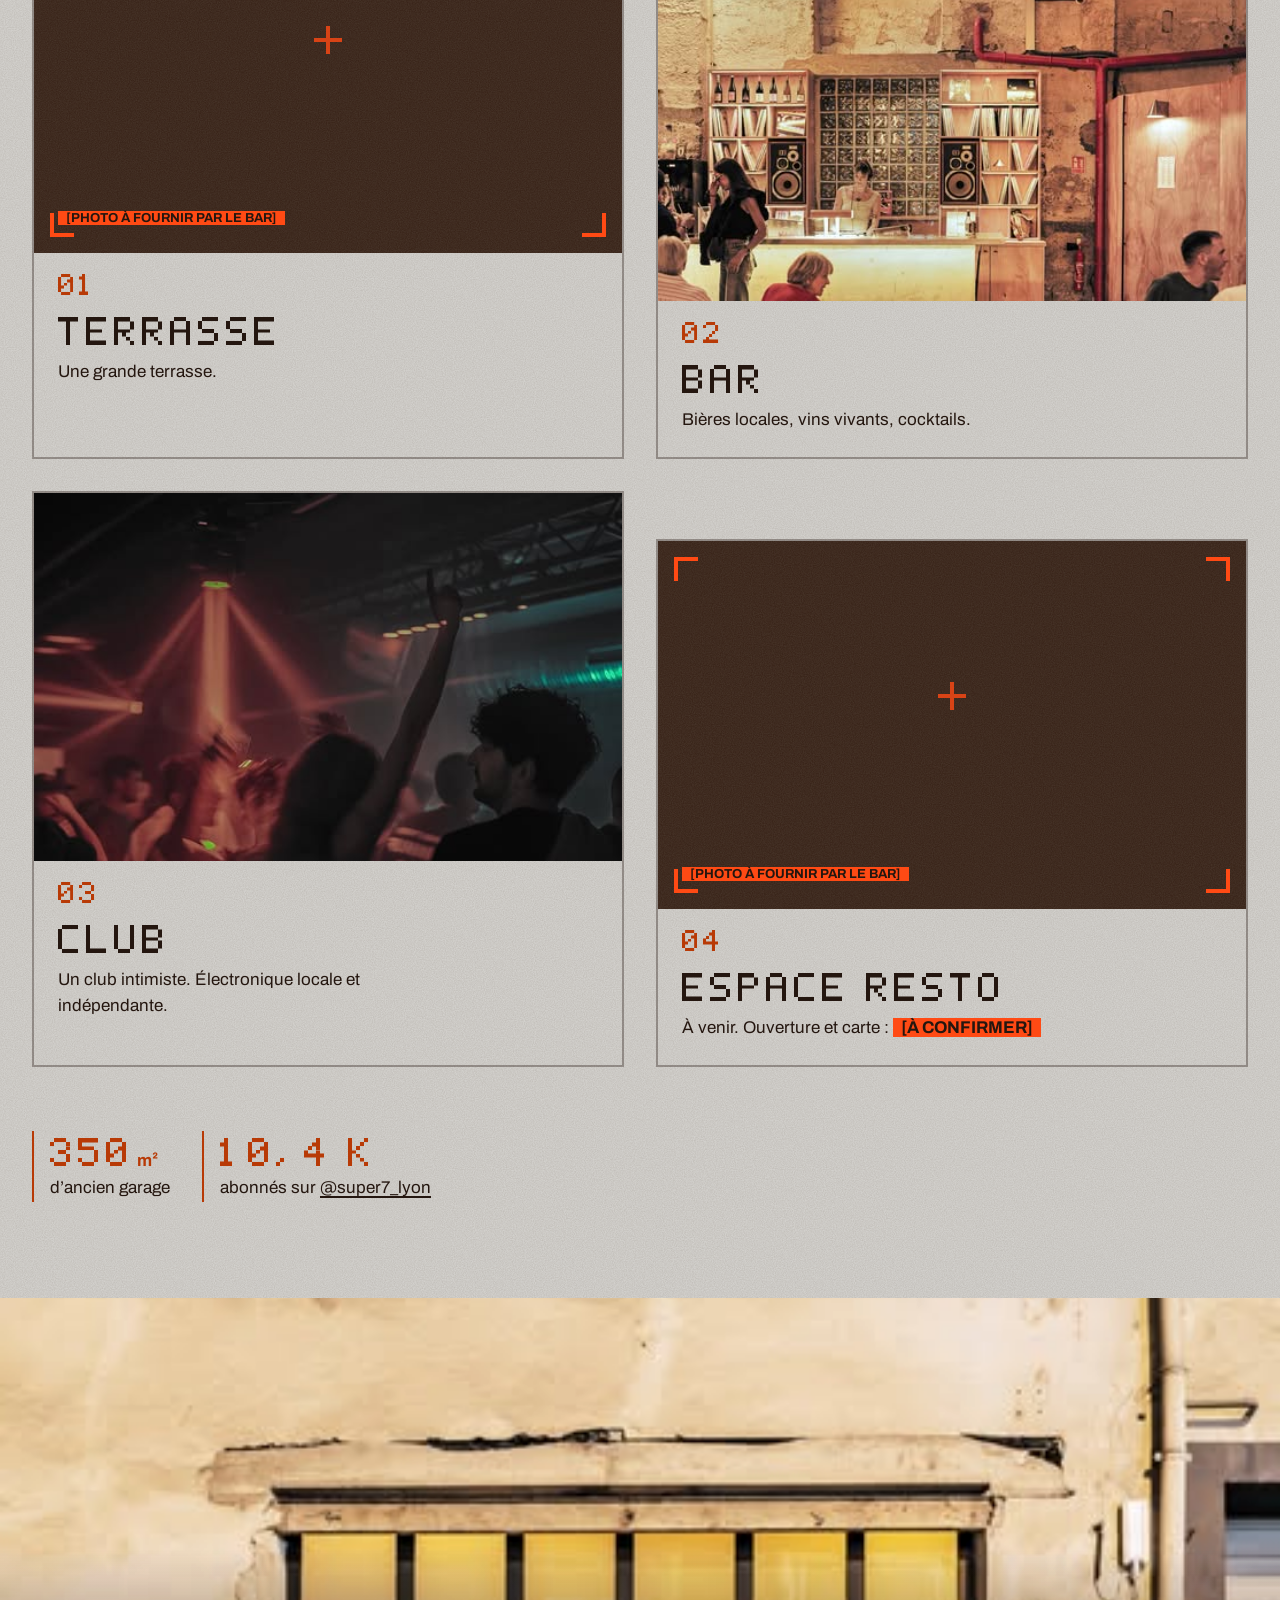
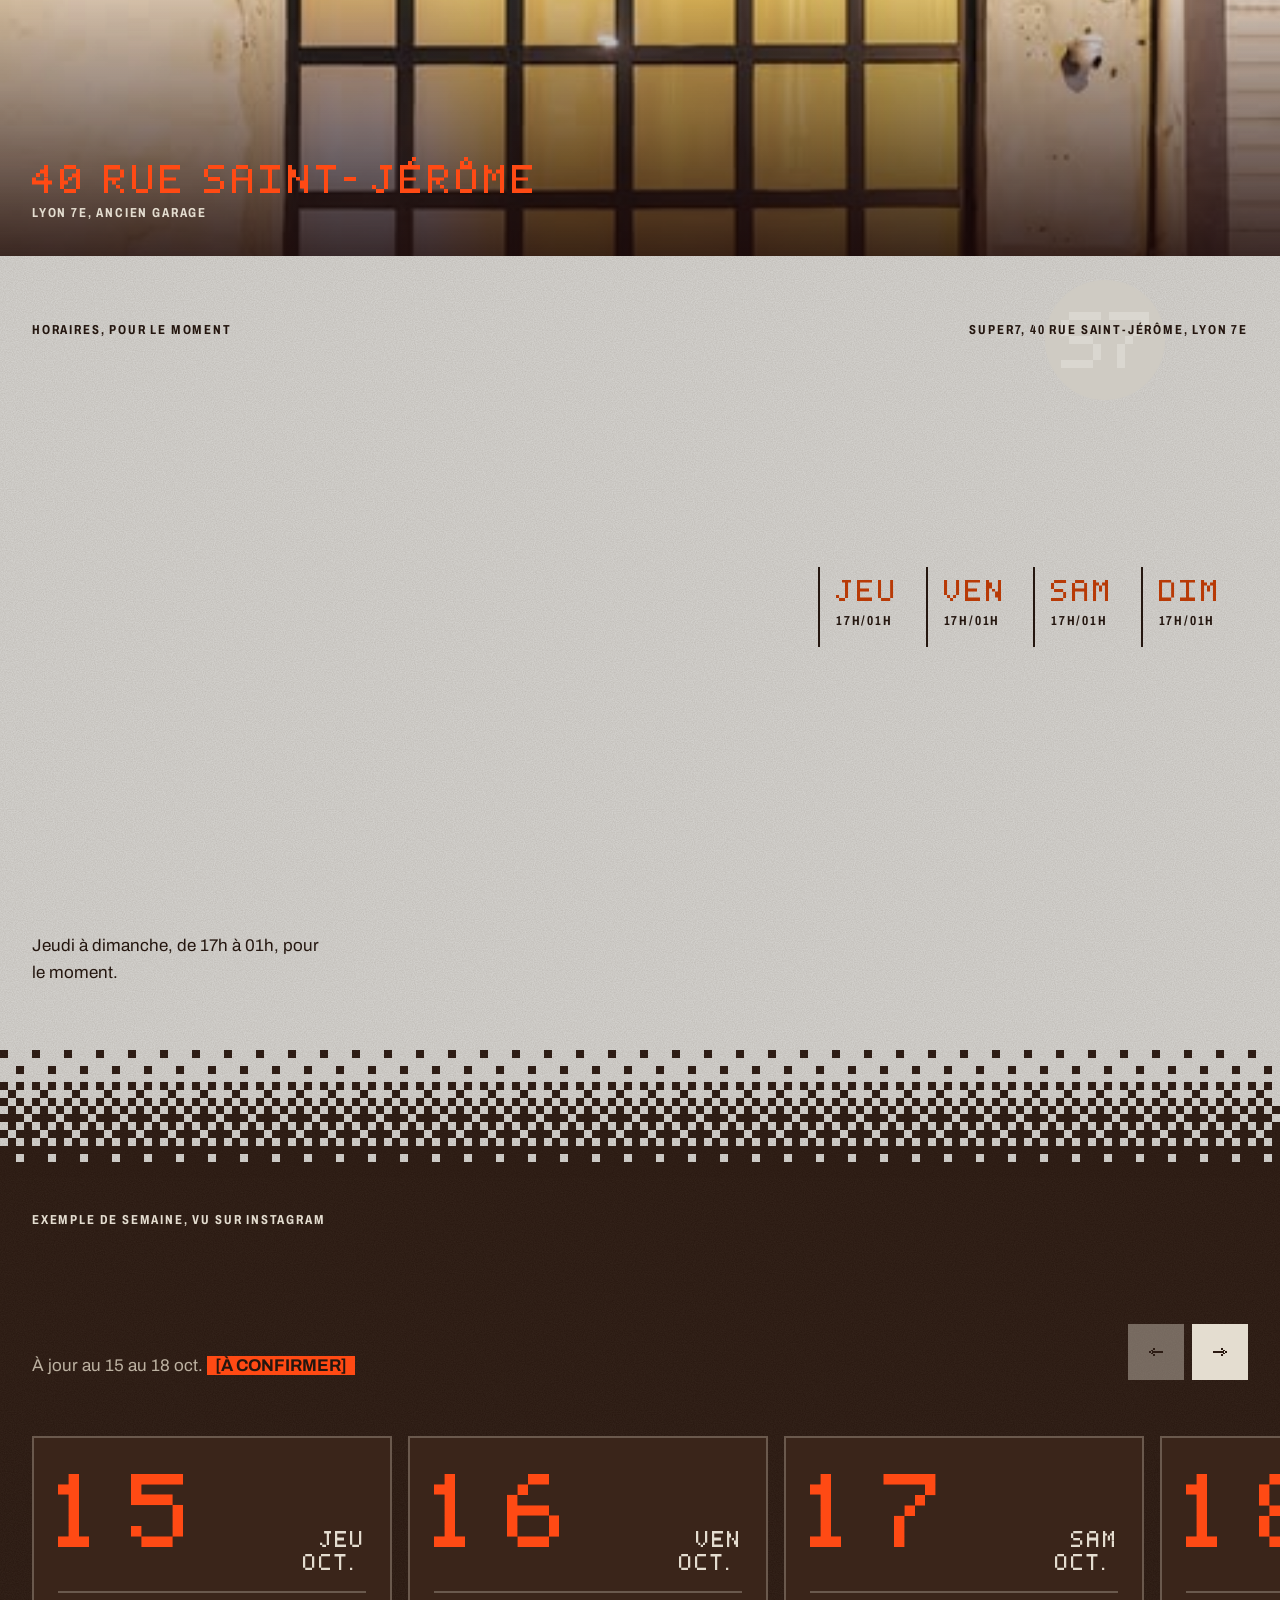
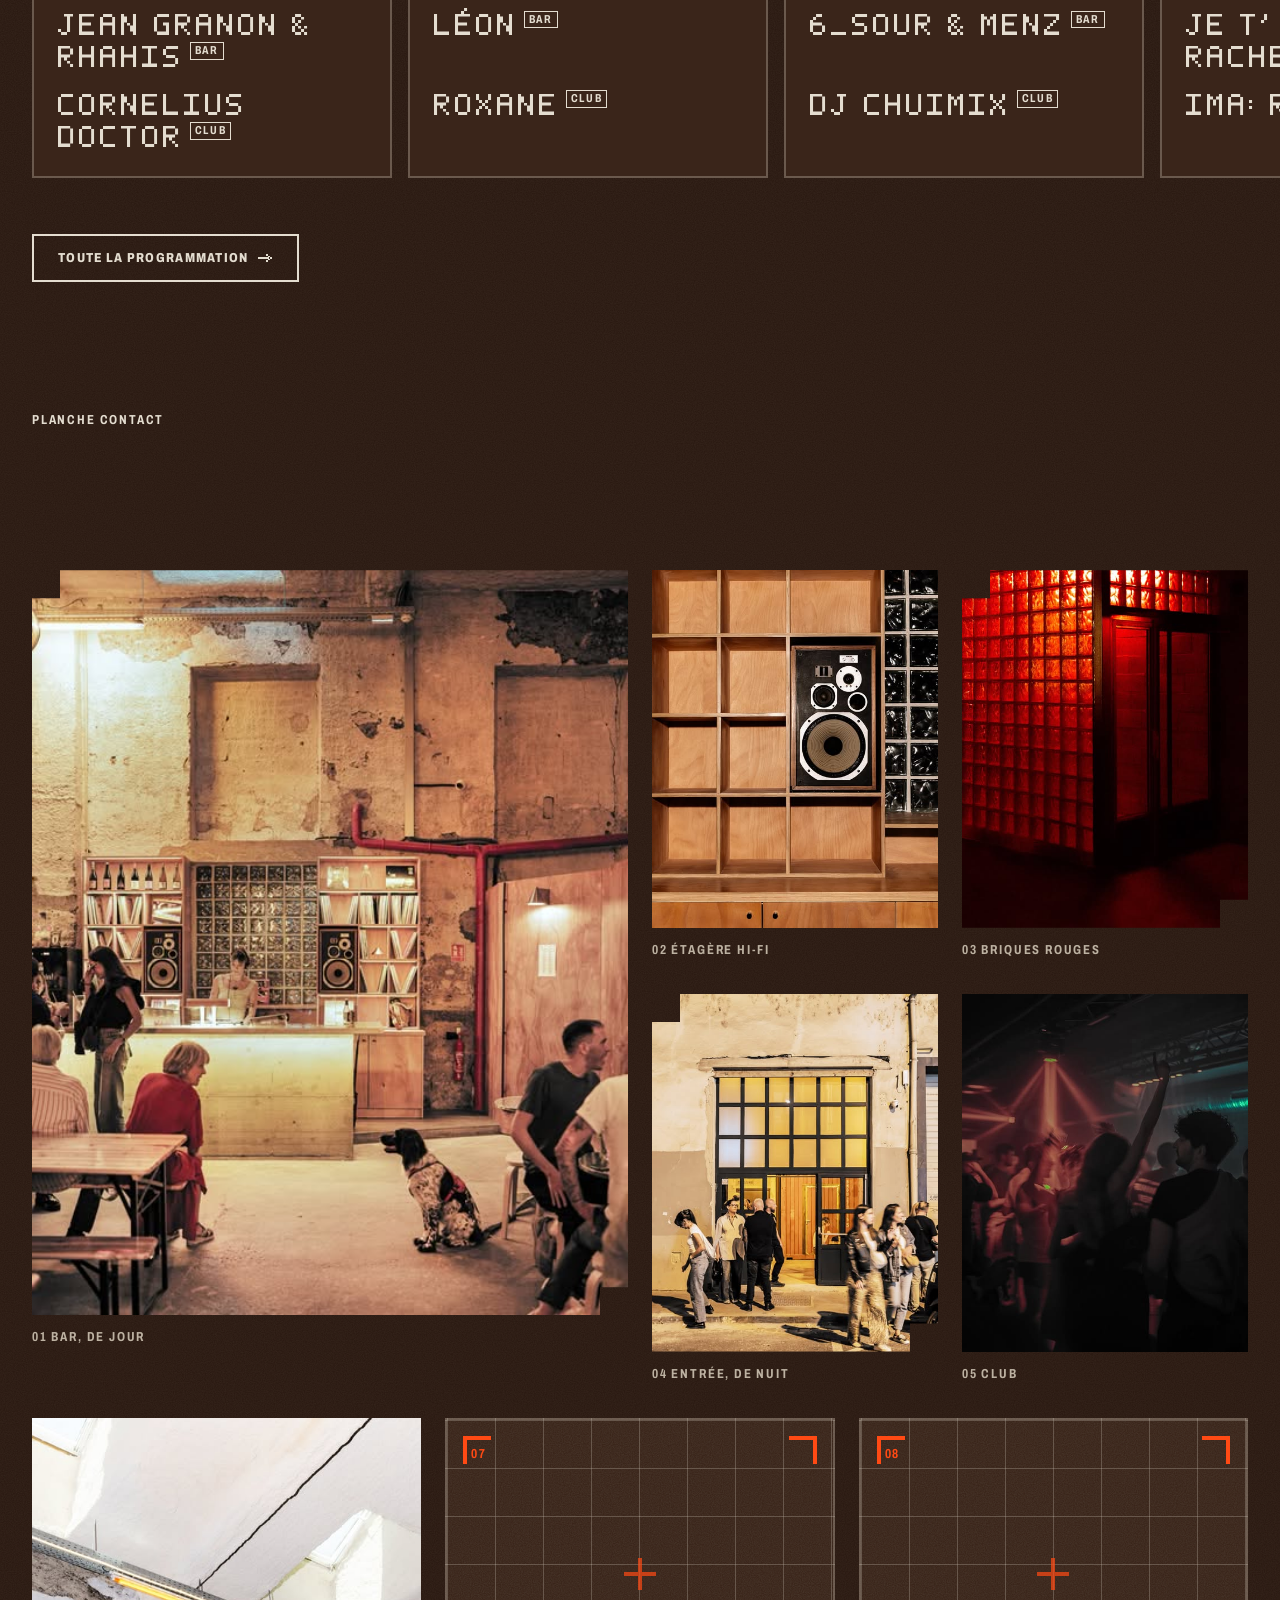
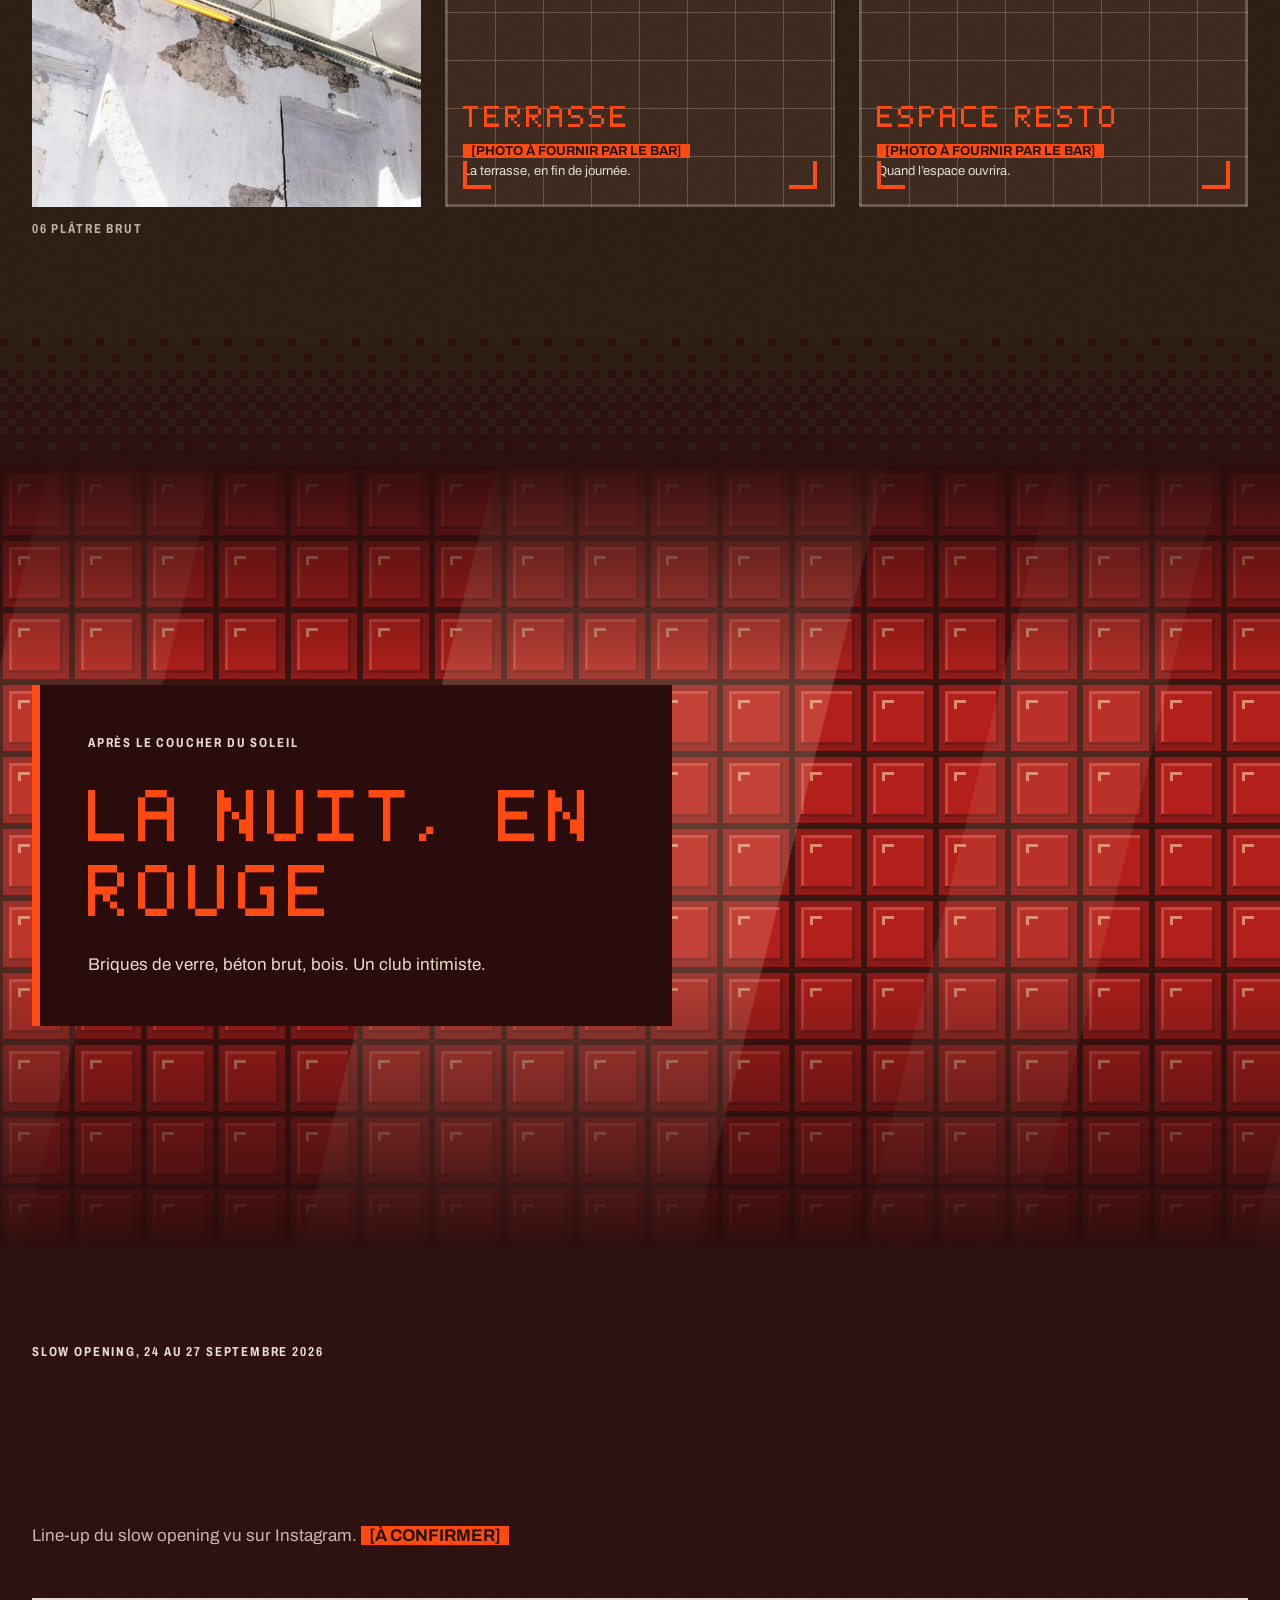
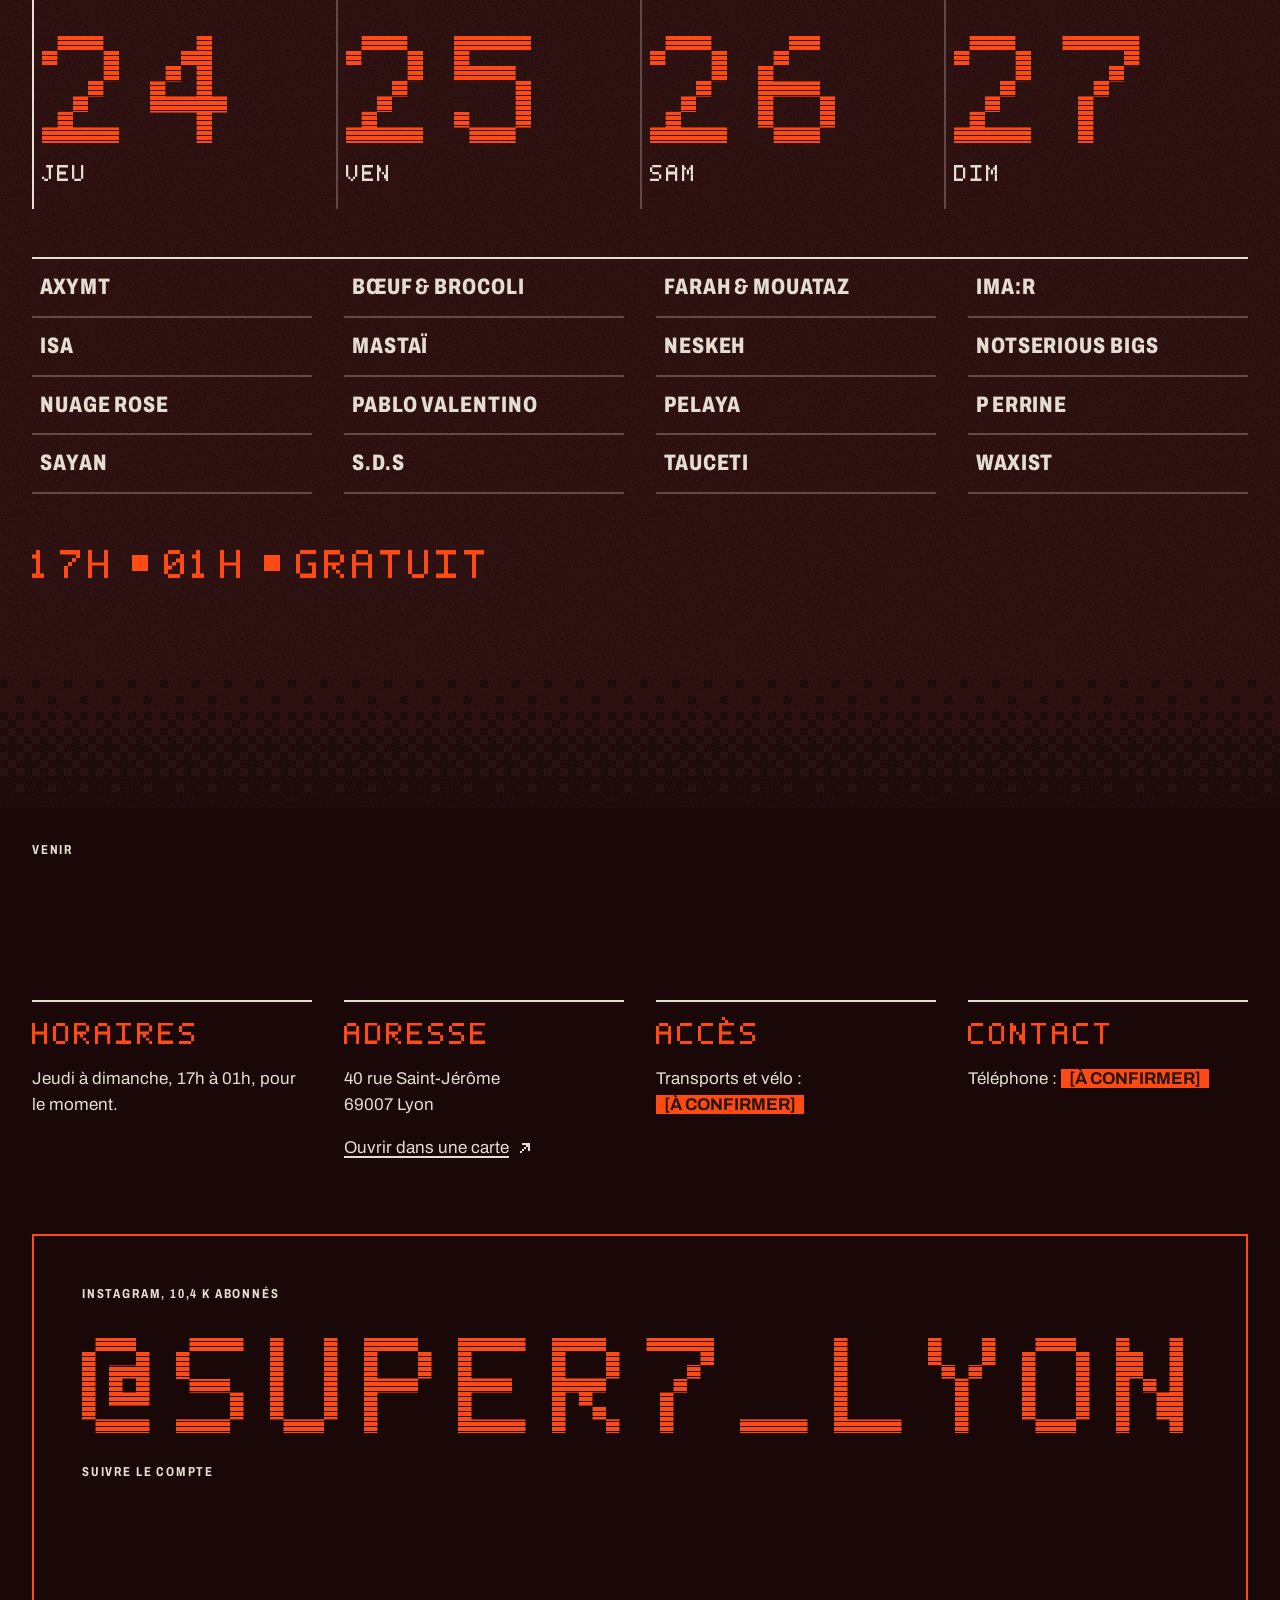
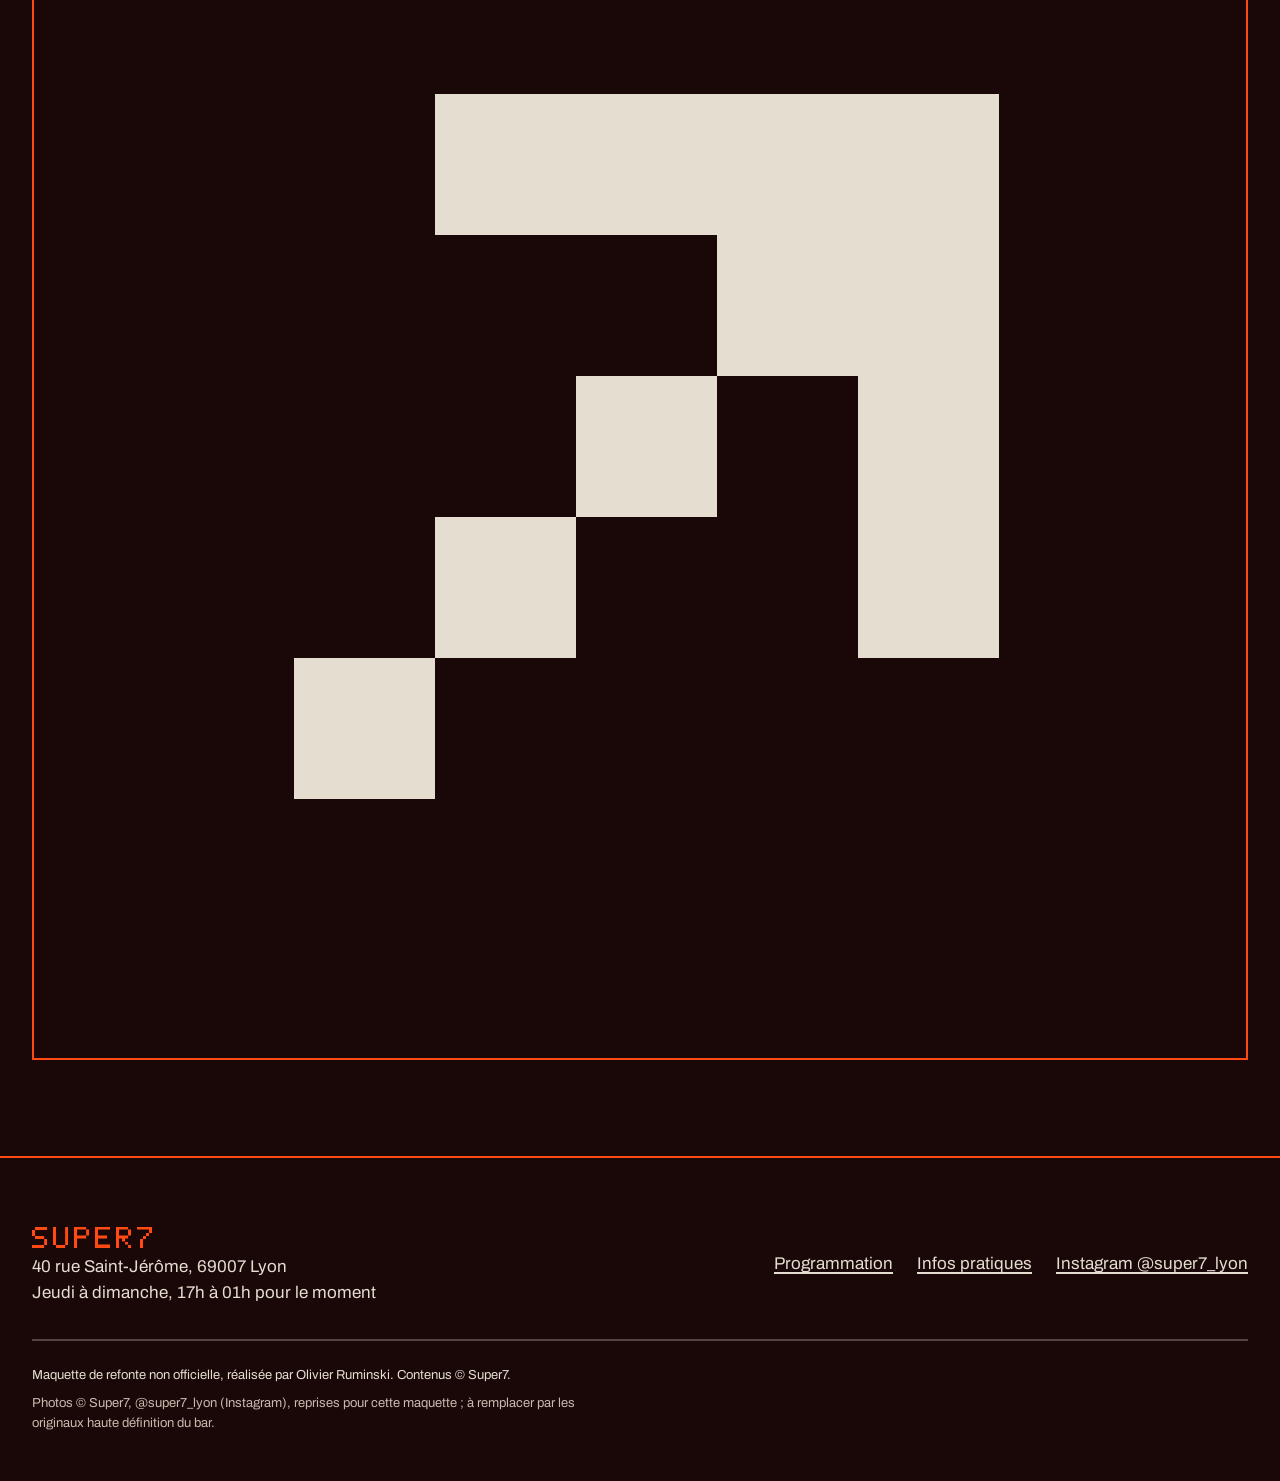
==== commit a471a7e6: "Super7 v2.1 (photos du lieu, analyse Instagram) et Le Lyon's v2 (refonte graphique) Co-Authored-By: " ====
--- a/super7/index.html
+++ b/super7/index.html
@@ -28,7 +28,10 @@
       <img src="images/logo-s7.svg" width="40" height="40" alt="">
       <span class="px">Super7</span>
     </a>
-    <p class="clock px" id="clock" aria-hidden="true">17H/01H</p>
+    <div class="clock" aria-hidden="true">
+      <p class="clock-time px" id="clock">17H/01H</p>
+      <div class="clock-meta"><span class="phase label" id="phase">Jour</span><span class="meter" id="meter"><i></i><i></i><i></i><i></i><i></i><i></i><i></i><i></i></span></div>
+    </div>
     <nav class="site-nav" aria-label="Navigation principale">
       <a href="index.html" aria-current="page">Accueil</a>
       <a href="programmation.html">Programmation</a>
@@ -39,23 +42,27 @@
 
 <main id="contenu">
   <section class="hero t-jour concrete" aria-labelledby="titre-hero">
+    <img class="s7bg " src="images/s7-ton-jour.svg" width="120" height="120" alt="" aria-hidden="true" data-par="-70">
     <div class="wrap">
       <div class="hero-eyebrow label">
         <span>Lieu de vie et club</span>
         <span>Lyon 7e</span>
         <span>Même équipe que le Super5</span>
       </div>
-      <h1 class="hero-title px" id="titre-hero"><span class="sr-only">Super7</span><span class="ch" aria-hidden="true">S</span><span class="ch" aria-hidden="true">U</span><span class="ch" aria-hidden="true">P</span><span class="ch" aria-hidden="true">E</span><span class="ch" aria-hidden="true">R</span><span class="ch" aria-hidden="true">7</span></h1>
+      <h1 class="hero-title px scan" id="titre-hero"><span class="sr-only">Super7</span><span class="ch" aria-hidden="true">S</span><span class="ch" aria-hidden="true">U</span><span class="ch" aria-hidden="true">P</span><span class="ch" aria-hidden="true">E</span><span class="ch" aria-hidden="true">R</span><span class="ch" aria-hidden="true">7</span></h1>
       <div class="hero-bottom">
         <div class="hero-copy">
-          <p class="lead">Un ancien garage de 350&nbsp;m², devenu lieu de vie et club : un bar, une grande terrasse et une programmation électronique locale et indépendante.</p>
-          <p class="label" style="margin-bottom:var(--s-4)">Slow opening du 24 au 27 septembre 2026</p>
+          <p class="lead">Un ancien garage de 350&nbsp;m², devenu lieu de vie et club.</p>
+          <p class="label slow-tag">Slow opening du 24 au 27 septembre 2026</p>
           <div class="hero-cta">
-            <a class="btn" href="programmation.html">Voir la programmation <svg viewBox="0 0 16 16" aria-hidden="true" fill="currentColor" shape-rendering="crispEdges"><rect x="1" y="7" width="11" height="2"/><rect x="9" y="4" width="2" height="2"/><rect x="11" y="6" width="2" height="1"/><rect x="11" y="9" width="2" height="1"/><rect x="9" y="10" width="2" height="2"/><rect x="13" y="7" width="2" height="2"/></svg></a>
+            <a class="btn" href="programmation.html">Programmation <svg viewBox="0 0 16 16" aria-hidden="true" fill="currentColor" shape-rendering="crispEdges"><rect x="1" y="7" width="11" height="2"/><rect x="9" y="4" width="2" height="2"/><rect x="11" y="6" width="2" height="1"/><rect x="11" y="9" width="2" height="1"/><rect x="9" y="10" width="2" height="2"/><rect x="13" y="7" width="2" height="2"/></svg></a>
             <a class="btn btn--ghost" href="infos.html">Venir au Super7</a>
           </div>
         </div>
-        <div class="wallwrap"><div class="wall" aria-hidden="true"></div>
+        <div class="wallwrap"><div class="wall">
+          <img class="wall-img" src="images/photos/bar-interieur.jpg" width="512" height="640" alt="Le bar de jour : comptoir en bois clair et verre dépoli, étagères avec enceintes et disques, murs de plâtre brut avec niches, tuyau rouge, tables de pique-nique et un chien au premier plan." style="object-position:50% 42%" fetchpriority="high">
+          <div class="wall-bricks" aria-hidden="true"></div><span class="beam" aria-hidden="true"></span>
+          </div>
           <img class="badge" src="images/logo-s7.svg" width="144" height="144" alt="">
         </div>
       </div>
@@ -64,131 +71,238 @@
 
   <div class="ticker" aria-hidden="true">
     <div class="ticker-track">
-      <div class="ticker-group px"><span>Jeudi à dimanche</span><span>17H à 01H pour le moment</span><span>40 rue Saint-Jérôme</span><span>Lyon 7e</span><span>@super7_lyon</span></div>
-      <div class="ticker-group px" aria-hidden="true"><span>Jeudi à dimanche</span><span>17H à 01H pour le moment</span><span>40 rue Saint-Jérôme</span><span>Lyon 7e</span><span>@super7_lyon</span></div>
+      <div class="ticker-group px"><span>Jeudi à dimanche</span><span class="dot"></span><span>17H à 01H pour le moment</span><span class="dot"></span><span>40 rue Saint-Jérôme</span><span class="dot"></span><span>Lyon 7e</span><span class="dot"></span><span>@super7_lyon</span><span class="dot"></span></div>
+      <div class="ticker-group px" aria-hidden="true"><span>Jeudi à dimanche</span><span class="dot"></span><span>17H à 01H pour le moment</span><span class="dot"></span><span>40 rue Saint-Jérôme</span><span class="dot"></span><span>Lyon 7e</span><span class="dot"></span><span>@super7_lyon</span><span class="dot"></span></div>
     </div>
   </div>
 
-  <section class="section t-jour concrete" id="lieu" aria-labelledby="titre-lieu">
+  <section class="section lieu t-jour concrete" id="lieu" aria-labelledby="titre-lieu">
+    <img class="s7bg " src="images/s7-ton-jour.svg" width="120" height="120" alt="" aria-hidden="true" data-par="50">
     <div class="wrap">
       <div class="section-head">
-        <p class="label">Le lieu</p>
-        <h2 class="px" id="titre-lieu">Un garage, quatre espaces</h2>
+        <p class="label rv">Le lieu</p>
+        <h2 class="px rv-px" id="titre-lieu">Un garage, quatre espaces</h2>
+        <p class="lead rv">Plâtre brut, bois clair, briques de verre, enceintes et disques.</p>
       </div>
       <div class="spaces">
-        <article class="space">
+        <article class="space rv">
+          <div class="space-media"><span class="vf" aria-hidden="true"></span><span class="cross" aria-hidden="true"></span><p class="ph-tag"><span class="tbc">[PHOTO À FOURNIR PAR LE BAR]</span></p></div>
           <span class="num px" aria-hidden="true">01</span>
           <h3 class="px">Terrasse</h3>
-          <p>Une grande terrasse, pour boire dehors avant que la nuit tombe.</p>
+          <p>Une grande terrasse.</p>
+          <span class="corner" aria-hidden="true"></span>
         </article>
-        <article class="space">
+        <article class="space rv">
+          <div class="space-media"><img class="" src="images/photos/bar-interieur.jpg" width="512" height="640" alt="Le bar de jour : comptoir en bois clair et verre dépoli, étagères avec enceintes et disques, murs de plâtre brut avec niches, tuyau rouge, tables de pique-nique et un chien au premier plan." style="object-position:50% 40%" loading="lazy" decoding="async"></div>
           <span class="num px" aria-hidden="true">02</span>
           <h3 class="px">Bar</h3>
-          <p>Des bières locales, des vins vivants et des cocktails.</p>
+          <p>Bières locales, vins vivants, cocktails.</p>
+          <span class="corner" aria-hidden="true"></span>
         </article>
-        <article class="space">
+        <article class="space rv">
+          <div class="space-media"><img class="" src="images/photos/club-foule.jpg" width="512" height="640" alt="Le club en lumière rouge : silhouettes de la foule sous les faisceaux de lumière." style="object-position:50% 12%" loading="lazy" decoding="async"></div>
           <span class="num px" aria-hidden="true">03</span>
           <h3 class="px">Club</h3>
-          <p>Un club intimiste, avec une programmation électronique locale et indépendante.</p>
+          <p>Un club intimiste. Électronique locale et indépendante.</p>
+          <span class="corner" aria-hidden="true"></span>
         </article>
-        <article class="space">
+        <article class="space rv">
+          <div class="space-media"><span class="vf" aria-hidden="true"></span><span class="cross" aria-hidden="true"></span><p class="ph-tag"><span class="tbc">[PHOTO À FOURNIR PAR LE BAR]</span></p></div>
           <span class="num px" aria-hidden="true">04</span>
           <h3 class="px">Espace resto</h3>
           <p>À venir. Ouverture et carte : <span class="tbc">[À CONFIRMER]</span></p>
+          <span class="corner" aria-hidden="true"></span>
         </article>
       </div>
       <div class="facts">
-        <p class="fact"><b>350<small>&nbsp;m²</small></b>d’ancien garage</p>
-        <p class="fact"><b>10,4&nbsp;k</b>abonnés sur <a href="https://www.instagram.com/super7_lyon/" rel="noopener">@super7_lyon</a></p>
-      </div>
-    </div>
-  </section>
-
-  <section class="section t-soiree concrete" id="semaine" aria-labelledby="titre-semaine">
-    <div class="wrap">
-      <div class="section-head section-head--wide">
-        <p class="label">Exemple de semaine</p>
-        <h2 class="px" id="titre-semaine">Chaque soir, deux affiches</h2>
-        <p class="muted prose">Le bar et le club ont chacun leur programmation. Semaine donnée à titre d’exemple, mention d’origine : « à jour au 15 au 18 oct. ».</p>
-      </div>
-      <ol class="days">
-  <li class="day reveal">
-    <h3 class="day-date px">Jeu <small>15 oct.</small></h3>
-    <div class="slot" data-slot="bar"><span class="label">Bar</span><p>Jean Granon &amp; Rhahis</p></div>
-    <div class="slot" data-slot="club"><span class="label">Club</span><p>Cornelius Doctor</p></div>
-  </li>
-  <li class="day reveal">
-    <h3 class="day-date px">Ven <small>16 oct.</small></h3>
-    <div class="slot" data-slot="bar"><span class="label">Bar</span><p>Léon</p></div>
-    <div class="slot" data-slot="club"><span class="label">Club</span><p>Roxane</p></div>
-  </li>
-  <li class="day reveal">
-    <h3 class="day-date px">Sam <small>17 oct.</small></h3>
-    <div class="slot" data-slot="bar"><span class="label">Bar</span><p>6_Sour &amp; Menz</p></div>
-    <div class="slot" data-slot="club"><span class="label">Club</span><p>DJ Chuimix</p></div>
-  </li>
-  <li class="day reveal">
-    <h3 class="day-date px">Dim <small>18 oct.</small></h3>
-    <div class="slot" data-slot="bar"><span class="label">Bar</span><p>Je t’aime Rachel L</p></div>
-    <div class="slot" data-slot="club"><span class="label">Club</span><p>IMA:R</p></div>
-  </li>
-</ol>
-      <p class="note"><a class="btn btn--ghost" href="programmation.html">Toute la programmation <svg viewBox="0 0 16 16" aria-hidden="true" fill="currentColor" shape-rendering="crispEdges"><rect x="1" y="7" width="11" height="2"/><rect x="9" y="4" width="2" height="2"/><rect x="11" y="6" width="2" height="1"/><rect x="11" y="9" width="2" height="1"/><rect x="9" y="10" width="2" height="2"/><rect x="13" y="7" width="2" height="2"/></svg></a></p>
-    </div>
-  </section>
-
-  <section class="night t-nuit" id="nuit" aria-labelledby="titre-nuit">
-    <div class="wrap">
-      <div class="night-panel">
+        <p class="fact rv"><b>350<small>&nbsp;m²</small></b>d’ancien garage</p>
+        <p class="fact rv"><b>10,4&nbsp;k</b>abonnés sur <a href="https://www.instagram.com/super7_lyon/" rel="noopener">@super7_lyon</a></p>
+      </div>
+    </div>
+  </section>
+
+  <section class="bleed" aria-label="L’entrée du Super7, de nuit">
+    <div class="bleed-media"><img class="" src="images/photos/entree-nuit.jpg" width="480" height="640" alt="Grande verrière de l'ancien garage vue depuis la rue, la nuit, avec du monde devant l'entrée." style="object-position:50% 10%" loading="lazy" decoding="async" data-par="70"></div>
+    <div class="bleed-cap wrap"><p class="px">40 rue Saint-Jérôme</p><p class="label">Lyon 7e, ancien garage</p></div>
+  </section>
+
+  <section class="poster-h t-jour concrete" id="horaires" aria-labelledby="titre-horaires">
+    <img class="s7bg " src="images/s7-ton-jour.svg" width="120" height="120" alt="" aria-hidden="true" data-par="60">
+    <div class="wrap">
+      <div class="ph-grid">
+        <div class="ph-top">
+          <h2 class="label" id="titre-horaires">Horaires, pour le moment</h2>
+          <p class="label">Super7, 40 rue Saint-Jérôme, Lyon 7e</p>
+        </div>
+        <p class="big px scan rv-px" aria-hidden="true">17H</p>
+        <ul class="cols">
+          <li class="rv"><span class="dow px">Jeu</span><span class="label">17H/01H</span></li>
+          <li class="rv"><span class="dow px">Ven</span><span class="label">17H/01H</span></li>
+          <li class="rv"><span class="dow px">Sam</span><span class="label">17H/01H</span></li>
+          <li class="rv"><span class="dow px">Dim</span><span class="label">17H/01H</span></li>
+        </ul>
+        <div class="ph-foot">
+          <p class="copy rv">Jeudi à dimanche, de 17h à 01h, pour le moment.</p>
+          <p class="big px scan rv-px" aria-hidden="true">01H</p>
+        </div>
+      </div>
+    </div>
+  </section>
+  <div class="sep sep--jour-soiree concrete" aria-hidden="true"></div>
+
+  <section class="section t-soiree concrete" id="semaine" aria-labelledby="titre-semaine" style="padding-top:var(--s-5)">
+    <div class="wrap">
+      <div class="rail-head section-head section-head--wide">
+        <div class="head-text">
+          <p class="label rv">Exemple de semaine, vu sur Instagram</p>
+          <h2 class="px rv-px" id="titre-semaine">15 au 18 oct.</h2>
+          <p class="muted prose">À jour au 15 au 18 oct. <span class="tbc">[À CONFIRMER]</span></p>
+        </div>
+        <div class="rail-ctrl" hidden><button class="btn btn--prev" type="button" aria-label="Jours précédents"><svg viewBox="0 0 16 16" aria-hidden="true" fill="currentColor" shape-rendering="crispEdges"><rect x="1" y="7" width="11" height="2"/><rect x="9" y="4" width="2" height="2"/><rect x="11" y="6" width="2" height="1"/><rect x="11" y="9" width="2" height="1"/><rect x="9" y="10" width="2" height="2"/><rect x="13" y="7" width="2" height="2"/></svg></button><button class="btn btn--next" type="button" aria-label="Jours suivants"><svg viewBox="0 0 16 16" aria-hidden="true" fill="currentColor" shape-rendering="crispEdges"><rect x="1" y="7" width="11" height="2"/><rect x="9" y="4" width="2" height="2"/><rect x="11" y="6" width="2" height="1"/><rect x="11" y="9" width="2" height="1"/><rect x="9" y="10" width="2" height="2"/><rect x="13" y="7" width="2" height="2"/></svg></button></div>
+      </div>
+    </div>
+    <div class="rail" tabindex="0" role="region" aria-label="Semaine d’exemple, défilement horizontal">
+      <ol>
+      <li class="pcard"><div class="pcard-date"><span class="n px">15</span><span class="d px">Jeu<br>Oct.</span></div>
+        <div class="slot" data-slot="bar"><p class="px">Jean Granon &amp; Rhahis<sup class="tag">Bar</sup></p></div>
+        <div class="slot" data-slot="club"><p class="px">Cornelius Doctor<sup class="tag">Club</sup></p></div></li>
+      <li class="pcard"><div class="pcard-date"><span class="n px">16</span><span class="d px">Ven<br>Oct.</span></div>
+        <div class="slot" data-slot="bar"><p class="px">Léon<sup class="tag">Bar</sup></p></div>
+        <div class="slot" data-slot="club"><p class="px">Roxane<sup class="tag">Club</sup></p></div></li>
+      <li class="pcard"><div class="pcard-date"><span class="n px">17</span><span class="d px">Sam<br>Oct.</span></div>
+        <div class="slot" data-slot="bar"><p class="px">6_Sour &amp; Menz<sup class="tag">Bar</sup></p></div>
+        <div class="slot" data-slot="club"><p class="px">DJ Chuimix<sup class="tag">Club</sup></p></div></li>
+      <li class="pcard"><div class="pcard-date"><span class="n px">18</span><span class="d px">Dim<br>Oct.</span></div>
+        <div class="slot" data-slot="bar"><p class="px">Je t’aime Rachel L<sup class="tag">Bar</sup></p></div>
+        <div class="slot" data-slot="club"><p class="px">IMA:R<sup class="tag">Club</sup></p></div></li>
+      </ol>
+    </div>
+    <div class="wrap"><p class="note"><a class="btn btn--ghost" href="programmation.html">Toute la programmation <svg viewBox="0 0 16 16" aria-hidden="true" fill="currentColor" shape-rendering="crispEdges"><rect x="1" y="7" width="11" height="2"/><rect x="9" y="4" width="2" height="2"/><rect x="11" y="6" width="2" height="1"/><rect x="11" y="9" width="2" height="1"/><rect x="9" y="10" width="2" height="2"/><rect x="13" y="7" width="2" height="2"/></svg></a></p></div>
+  </section>
+
+  <section class="section t-soiree concrete" id="photos" aria-labelledby="titre-photos" style="padding-top:var(--s-5)">
+    <div class="wrap">
+      <div class="section-head">
+        <p class="label rv">Planche contact</p>
+        <h2 class="px rv-px" id="titre-photos">Le lieu en images</h2>
+      </div>
+      <div class="sheet">
+      <figure class="ph ph--bar ph--notch">
+        <div class="ph-img"><img class="" src="images/photos/bar-interieur.jpg" width="512" height="640" alt="Le bar de jour : comptoir en bois clair et verre dépoli, étagères avec enceintes et disques, murs de plâtre brut avec niches, tuyau rouge, tables de pique-nique et un chien au premier plan." style="object-position:50% 45%" loading="lazy" decoding="async"></div>
+        <figcaption><span class="label">01 Bar, de jour</span></figcaption>
+      </figure>
+      <figure class="ph ">
+        <div class="ph-img"><img class="" src="images/photos/etagere-enceinte.jpg" width="512" height="640" alt="Étagère en bois clair avec une enceinte hi-fi vintage, à côté d'un mur de briques de verre." style="object-position:50% 40%" loading="lazy" decoding="async"></div>
+        <figcaption><span class="label">02 Étagère hi-fi</span></figcaption>
+      </figure>
+      <figure class="ph ph--notch">
+        <div class="ph-img"><img class="" src="images/photos/briques-rouges.jpg" width="512" height="640" alt="Mur de briques de verre rouges et porte rouge, vus de nuit." style="object-position:50% 40%" loading="lazy" decoding="async"></div>
+        <figcaption><span class="label">03 Briques rouges</span></figcaption>
+      </figure>
+      <figure class="ph ph--notch">
+        <div class="ph-img"><img class="" src="images/photos/entree-nuit.jpg" width="480" height="640" alt="Grande verrière de l'ancien garage vue depuis la rue, la nuit, avec du monde devant l'entrée." style="object-position:50% 30%" loading="lazy" decoding="async"></div>
+        <figcaption><span class="label">04 Entrée, de nuit</span></figcaption>
+      </figure>
+      <figure class="ph ">
+        <div class="ph-img"><img class="" src="images/photos/club-foule.jpg" width="512" height="640" alt="Le club en lumière rouge : silhouettes de la foule sous les faisceaux de lumière." style="object-position:50% 30%" loading="lazy" decoding="async"></div>
+        <figcaption><span class="label">05 Club</span></figcaption>
+      </figure>
+      <figure class="ph ph--sq">
+        <div class="ph-img"><img class="" src="images/photos/mur-arche.jpg" width="512" height="640" alt="Plafond et mur de plâtre écaillé, chemin de câbles avec un néon orange, lumière du jour." style="object-position:50% 40%" loading="lazy" decoding="async"></div>
+        <figcaption><span class="label">06 Plâtre brut</span></figcaption>
+      </figure>
+      <figure class="photo photo--terrasse" role="img" aria-label="Emplacement réservé à une photo de la terrasse">
+        <span class="vf" aria-hidden="true"></span><span class="cross" aria-hidden="true"></span>
+        <span class="shot label">07</span>
+        <h3 class="px">Terrasse</h3>
+        <p><span class="tbc">[PHOTO À FOURNIR PAR LE BAR]</span> La terrasse, en fin de journée.</p>
+      </figure>
+      <figure class="photo photo--resto" role="img" aria-label="Emplacement réservé à une photo de l’espace resto">
+        <span class="vf" aria-hidden="true"></span><span class="cross" aria-hidden="true"></span>
+        <span class="shot label">08</span>
+        <h3 class="px">Espace resto</h3>
+        <p><span class="tbc">[PHOTO À FOURNIR PAR LE BAR]</span> Quand l’espace ouvrira.</p>
+      </figure>
+      </div>
+    </div>
+  </section>
+  <div class="sep sep--soiree-nuit concrete" aria-hidden="true"></div>
+
+  <section class="plage t-nuit" id="nuit" aria-labelledby="titre-nuit">
+    <span class="beam" aria-hidden="true"></span><span class="beam beam--b" aria-hidden="true"></span>
+    <img class="plage-s7" src="images/logo-s7.svg" width="120" height="120" alt="" aria-hidden="true">
+    <div class="wrap">
+      <div class="night-panel rv">
         <p class="label" style="color:var(--sable)">Après le coucher du soleil</p>
         <h2 class="px" id="titre-nuit">La nuit, en rouge</h2>
-        <p>Briques de verre, béton brut, bois et lumière rouge. Un club intimiste où la musique électronique locale et indépendante a la place principale.</p>
-      </div>
-    </div>
-  </section>
-
-  <section class="section t-soiree concrete" id="photos" aria-labelledby="titre-photos">
-    <div class="wrap">
-      <div class="section-head">
-        <p class="label">Images</p>
-        <h2 class="px" id="titre-photos">Le lieu en images</h2>
-      </div>
-      <div class="photos">
-        <figure class="photo" role="img" aria-label="Emplacement réservé à une photo du club">
-          <p class="px">Le club</p>
-          <p><span class="tbc">[PHOTO À FOURNIR PAR LE BAR]</span> Plan large de la salle, lumière rouge.</p>
-        </figure>
-        <figure class="photo" role="img" aria-label="Emplacement réservé à une photo de la terrasse">
-          <p class="px">Terrasse</p>
-          <p><span class="tbc">[PHOTO À FOURNIR PAR LE BAR]</span> La terrasse en fin de journée.</p>
-        </figure>
-        <figure class="photo" role="img" aria-label="Emplacement réservé à une photo du bar">
-          <p class="px">Bar</p>
-          <p><span class="tbc">[PHOTO À FOURNIR PAR LE BAR]</span> Le comptoir et les verres.</p>
-        </figure>
-      </div>
-    </div>
-  </section>
-
-  <section class="section t-profonde" id="venir" aria-labelledby="titre-venir">
-    <div class="wrap">
-      <div class="section-head"><p class="label">Venir</p><h2 class="px" id="titre-venir">Jeudi à dimanche</h2></div>
-      <div class="info-grid">
-        <div class="info-block">
+        <p>Briques de verre, béton brut, bois. Un club intimiste.</p>
+      </div>
+    </div>
+  </section>
+
+  <section class="slow t-nuit concrete" id="slow-opening" aria-labelledby="titre-slow">
+    <div class="wrap">
+      <div class="section-head section-head--wide">
+        <p class="label rv">Slow opening, 24 au 27 septembre 2026</p>
+        <h2 class="px scan rv-px" id="titre-slow">Line-up</h2>
+        <p class="muted prose">Line-up du slow opening vu sur Instagram. <span class="tbc">[À CONFIRMER]</span></p>
+      </div>
+      <ul class="slow-cols">
+        <li class="rv"><span class="n px scan">24</span><span class="dow px">Jeu</span></li>
+        <li class="rv"><span class="n px scan">25</span><span class="dow px">Ven</span></li>
+        <li class="rv"><span class="n px scan">26</span><span class="dow px">Sam</span></li>
+        <li class="rv"><span class="n px scan">27</span><span class="dow px">Dim</span></li>
+      </ul>
+      <ul class="lineup">
+        <li class="rv"><span>Axymt</span></li>
+        <li class="rv"><span>Bœuf &amp; Brocoli</span></li>
+        <li class="rv"><span>Farah &amp; Mouataz</span></li>
+        <li class="rv"><span>IMA:R</span></li>
+        <li class="rv"><span>Isa</span></li>
+        <li class="rv"><span>Mastaï</span></li>
+        <li class="rv"><span>Neskeh</span></li>
+        <li class="rv"><span>Notserious Bigs</span></li>
+        <li class="rv"><span>Nuage Rose</span></li>
+        <li class="rv"><span>Pablo Valentino</span></li>
+        <li class="rv"><span>Pelaya</span></li>
+        <li class="rv"><span>P Errine</span></li>
+        <li class="rv"><span>Sayan</span></li>
+        <li class="rv"><span>S.D.S</span></li>
+        <li class="rv"><span>Tauceti</span></li>
+        <li class="rv"><span>Waxist</span></li>
+      </ul>
+      <p class="free px rv" aria-label="17h, 01h, gratuit">17H<span class="dot" aria-hidden="true"></span>01H<span class="dot" aria-hidden="true"></span>Gratuit</p>
+    </div>
+  </section>
+  <div class="sep sep--nuit-profonde concrete" aria-hidden="true"></div>
+
+  <section class="section t-profonde" id="venir" aria-labelledby="titre-venir" style="padding-top:var(--s-5)">
+    <div class="wrap">
+      <div class="section-head"><p class="label rv">Venir</p><h2 class="px rv-px" id="titre-venir">Jeudi à dimanche</h2></div>
+      <div class="info-grid info-grid--4">
+        <div class="info-block rv">
           <h3 class="px">Horaires</h3>
           <p>Jeudi à dimanche, 17h à 01h, pour le moment.</p>
         </div>
-        <div class="info-block">
+        <div class="info-block rv">
           <h3 class="px">Adresse</h3>
           <p>40 rue Saint-Jérôme<br>69007 Lyon</p>
           <p class="linklist"><a href="https://www.google.com/maps/search/?api=1&amp;query=40%20rue%20Saint-J%C3%A9r%C3%B4me%2069007%20Lyon" rel="noopener" target="_blank">Ouvrir dans une carte <svg viewBox="0 0 16 16" aria-hidden="true" fill="currentColor" shape-rendering="crispEdges"><rect x="3" y="11" width="2" height="2"/><rect x="5" y="9" width="2" height="2"/><rect x="7" y="7" width="2" height="2"/><rect x="9" y="5" width="2" height="2"/><rect x="5" y="3" width="8" height="2"/><rect x="11" y="3" width="2" height="8"/></svg><span class="sr-only"> (nouvel onglet)</span></a></p>
         </div>
-        <div class="info-block">
-          <h3 class="px">Suivre</h3>
-          <p class="linklist"><a href="https://www.instagram.com/super7_lyon/" rel="noopener" target="_blank">Instagram @super7_lyon <svg viewBox="0 0 16 16" aria-hidden="true" fill="currentColor" shape-rendering="crispEdges"><rect x="3" y="11" width="2" height="2"/><rect x="5" y="9" width="2" height="2"/><rect x="7" y="7" width="2" height="2"/><rect x="9" y="5" width="2" height="2"/><rect x="5" y="3" width="8" height="2"/><rect x="11" y="3" width="2" height="8"/></svg><span class="sr-only"> (nouvel onglet)</span></a></p>
+        <div class="info-block rv">
+          <h3 class="px">Accès</h3>
+          <p>Transports et vélo : <span class="tbc">[À CONFIRMER]</span></p>
+        </div>
+        <div class="info-block rv">
+          <h3 class="px">Contact</h3>
           <p>Téléphone : <span class="tbc">[À CONFIRMER]</span></p>
         </div>
       </div>
+      <a class="insta rv" href="https://www.instagram.com/super7_lyon/" rel="noopener" target="_blank">
+        <span class="label">Instagram, 10,4&nbsp;k abonnés</span>
+        <span class="handle px scan">@super7_lyon</span>
+        <span class="label">Suivre le compte <svg viewBox="0 0 16 16" aria-hidden="true" fill="currentColor" shape-rendering="crispEdges"><rect x="3" y="11" width="2" height="2"/><rect x="5" y="9" width="2" height="2"/><rect x="7" y="7" width="2" height="2"/><rect x="9" y="5" width="2" height="2"/><rect x="5" y="3" width="8" height="2"/><rect x="11" y="3" width="2" height="8"/></svg><span class="sr-only"> (nouvel onglet)</span></span>
+      </a>
     </div>
   </section>
 </main>
@@ -208,6 +322,7 @@
       </nav>
     </div>
     <p class="legal">Maquette de refonte non officielle, réalisée par Olivier Ruminski. Contenus © Super7.</p>
+    <p class="legal legal--credit">Photos © Super7, @super7_lyon (Instagram), reprises pour cette maquette ; à remplacer par les originaux haute définition du bar.</p>
   </div>
 </footer>
 <script src="https://cdn.jsdelivr.net/npm/gsap@3.15/dist/gsap.min.js" defer></script>
--- a/super7/css/tokens.css
+++ b/super7/css/tokens.css
@@ -1,4 +1,4 @@
-/* Tokens Super7 : voir DIRECTION.md. Nommage inspiré d'Open Props (non chargé). */
+﻿/* Tokens Super7 : voir DIRECTION.md. Nommage inspiré d'Open Props (non chargé). */
 @font-face {
   font-family: "Super7 Pixel";
   src: url("../fonts/super7-pixel.woff2") format("woff2");
@@ -15,10 +15,11 @@
 
 :root {
   /* Couleurs de base */
-  --beton: #dad7d0;
-  --beton-2: #c9c5bc;
+  --beton: #d2d0cc;
+  --beton-2: #c3c1bc;
   --brun: #2b1a12;
   --brun-2: #3a251a;
+  --brun-affiche: #4a2e2b;
   --nuit: #2a0c0d;
   --nuit-2: #1a0808;
   --encre: #24160f;
@@ -26,8 +27,8 @@
   --brique: #b3201c;
 
   /* Accent */
-  --orange: #ff5a14;
-  --orange-jour: #c23e08;
+  --orange: #ff4a14;
+  --orange-jour: #b83a06;
 
   /* Rôles (thème jour par défaut) */
   --bg: var(--beton);
@@ -46,6 +47,7 @@
   --step-3: 2.5rem;
   --step-4: clamp(2.5rem, 7vw, 4.5rem);
   --step-5: clamp(3.25rem, 11vw, 8rem);
+  --step-giant: clamp(5rem, 31vw, 22rem);
 
   /* Espacements */
   --s-1: 4px;
@@ -81,3 +83,5 @@
 .t-soiree { --bg: var(--brun); --fg: var(--sable); --muted: #bdb2a2; --accent: var(--orange); --line: rgba(228, 221, 208, 0.28); }
 .t-nuit { --bg: var(--nuit); --fg: var(--sable); --muted: #c9b8ae; --accent: var(--orange); --line: rgba(228, 221, 208, 0.28); }
 .t-profonde { --bg: var(--nuit-2); --fg: var(--sable); --muted: #c9b8ae; --accent: var(--orange); --line: rgba(228, 221, 208, 0.28); }
+
+
--- a/super7/css/base.css
+++ b/super7/css/base.css
@@ -1,5 +1,5 @@
 *, *::before, *::after { box-sizing: border-box; }
-html { -webkit-text-size-adjust: 100%; scroll-behavior: smooth; scroll-padding-top: 80px; }
+html { -webkit-text-size-adjust: 100%; scroll-behavior: smooth; scroll-padding-top: 96px; }
 body {
   margin: 0;
   background: var(--nuit-2);
@@ -8,12 +8,20 @@
   font-size: var(--step-0);
   line-height: 1.55;
   -webkit-font-smoothing: antialiased;
+  overflow-x: clip;
 }
 img, svg { display: block; max-width: 100%; }
 h1, h2, h3, p, ul, ol, dl, dd, figure { margin: 0; }
 ul, ol { padding: 0; list-style: none; }
 a { color: inherit; text-decoration-thickness: 2px; text-underline-offset: 0.2em; }
 ::selection { background: var(--orange); color: var(--encre); }
+
+/* Grain fin global : une seule couche fixe, très légère, sans interaction */
+body::after {
+  content: ""; position: fixed; inset: 0; z-index: 90; pointer-events: none;
+  background: url("../images/grain.svg") 0 0 / 200px 200px repeat;
+  opacity: 0.07;
+}
 
 :focus-visible {
   outline: 3px solid var(--orange);
--- a/super7/css/components.css
+++ b/super7/css/components.css
@@ -1,4 +1,4 @@
-/* ---------- En-tête ---------- */
+﻿/* ============ En-tête ============ */
 .site-header {
   position: sticky; top: 0; z-index: 50;
   background: var(--nuit-2); color: var(--sable);
@@ -9,9 +9,19 @@
   gap: 0 var(--s-3); padding-block: var(--s-2);
 }
 .brand { display: inline-flex; align-items: center; gap: var(--s-3); text-decoration: none; min-height: 48px; }
-.brand img { width: 40px; height: 40px; }
+.brand img { width: 40px; height: 40px; transition: transform var(--dur-short) var(--ease-out); }
 .brand span { font-size: var(--step-1); color: var(--orange); }
-.clock { font-size: var(--step-1); color: var(--orange); min-width: 5ch; text-align: right; font-variant-numeric: tabular-nums; }
+.brand:active img { transform: scale(0.94); }
+@media (hover: hover) and (pointer: fine) {
+  .brand:hover img { transform: rotate(-8deg); }
+}
+.clock { display: grid; justify-items: end; gap: 2px; min-width: 7.5rem; }
+.clock-time { font-size: var(--step-1); color: var(--orange); font-variant-numeric: tabular-nums; }
+.clock-meta { display: flex; align-items: center; gap: var(--s-2); }
+.phase { color: var(--sable); font-size: 0.6875rem; letter-spacing: 0.18em; }
+.meter { display: flex; gap: 2px; }
+.meter i { display: block; width: 6px; height: 10px; background: rgba(228, 221, 208, 0.28); }
+.meter i.on { background: var(--orange); }
 .site-nav { grid-column: 1 / -1; display: flex; gap: var(--s-1); margin-inline: calc(var(--s-3) * -1); }
 .site-nav a {
   flex: 1; display: flex; align-items: center; justify-content: center;
@@ -22,6 +32,7 @@
 }
 .site-nav a[aria-current="page"] { border-top-color: var(--orange); color: var(--orange); }
 .site-nav a:active { transform: scale(0.97); }
+.site-nav a:focus-visible { outline-offset: -3px; }
 @media (hover: hover) and (pointer: fine) {
   .site-nav a:hover { background: var(--orange); color: var(--encre); }
 }
@@ -31,27 +42,41 @@
   .site-nav a { flex: 0 0 auto; padding-inline: var(--s-4); }
 }
 
-/* ---------- Boutons ---------- */
+/* ============ Boutons ============ */
 .btn {
+  position: relative; isolation: isolate; overflow: hidden;
   display: inline-flex; align-items: center; justify-content: center; gap: var(--s-2);
-  min-height: 48px; padding: var(--s-2) var(--s-4);
+  min-height: 48px; min-width: 48px; padding: var(--s-2) var(--s-4);
   border: var(--border) solid var(--fg);
   background: var(--fg); color: var(--bg);
   font-family: var(--font-body); font-stretch: 80%; font-weight: 800;
   letter-spacing: 0.1em; text-transform: uppercase; font-size: var(--step--1);
   text-decoration: none; cursor: pointer;
-  transition: background-color var(--dur-micro) ease, color var(--dur-micro) ease, transform var(--dur-micro) var(--ease-out);
+  transition: color var(--dur-short) var(--ease-out), border-color var(--dur-short) var(--ease-out), transform var(--dur-micro) var(--ease-out);
+}
+.btn::before {
+  content: ""; position: absolute; inset: 0; z-index: -1;
+  background: var(--orange);
+  transform: scaleX(0); transform-origin: left center;
+  transition: transform var(--dur-medium) var(--ease-out);
 }
 .btn--ghost { background: transparent; color: var(--fg); }
 .btn:active { transform: scale(0.97); }
-@media (hover: hover) and (pointer: fine) {
-  .btn:hover { background: var(--orange); border-color: var(--orange); color: var(--encre); }
-}
-.btn svg { width: 16px; height: 16px; flex: none; }
-.btn[aria-pressed="true"] { background: var(--orange); border-color: var(--orange); color: var(--encre); }
-
-/* ---------- Hero ---------- */
+.btn:focus-visible { color: var(--encre); border-color: var(--orange); }
+.btn:focus-visible::before { transform: scaleX(1); }
+.btn svg { width: 16px; height: 16px; flex: none; transition: transform var(--dur-short) var(--ease-out); }
+.btn[aria-pressed="true"] { border-color: var(--orange); color: var(--encre); }
+.btn[aria-pressed="true"]::before { transform: scaleX(1); }
+.btn[disabled] { opacity: 0.4; cursor: default; }
+@media (hover: hover) and (pointer: fine) {
+  .btn:not([disabled]):hover { color: var(--encre); border-color: var(--orange); }
+  .btn:not([disabled]):hover::before { transform: scaleX(1); }
+  .btn:not([disabled]):hover svg { transform: translateX(4px); }
+}
+
+/* ============ Hero ============ */
 .hero { background: var(--bg); color: var(--fg); padding-block: var(--s-6) var(--s-8); overflow-x: clip; position: relative; }
+.hero .s7bg { position: absolute; z-index: -1; right: -14vw; top: 8%; width: min(64vw, 760px); aspect-ratio: 1; pointer-events: none; }
 .hero-eyebrow { display: flex; flex-wrap: wrap; gap: var(--s-1) var(--s-4); margin-bottom: var(--s-4); }
 .hero-title {
   font-size: calc((100vw - 2 * var(--gutter)) / 4.2);
@@ -61,10 +86,12 @@
 .hero-title .ch { display: inline-block; }
 .hero-bottom { display: grid; gap: var(--s-6); margin-top: var(--s-6); }
 .hero-copy .lead { margin-bottom: var(--s-5); }
+.hero-copy .slow-tag { margin-bottom: var(--s-4); display: inline-block; border: var(--border) solid var(--fg); padding: var(--s-1) var(--s-3); }
 .hero-cta { display: flex; flex-wrap: wrap; gap: var(--s-3); }
 .wallwrap { position: relative; margin-right: calc(var(--gutter) * -1); }
 .wall {
-  min-height: 240px; height: 100%;
+  position: relative; overflow: hidden;
+  min-height: 280px; height: 100%;
   clip-path: polygon(0 24px, 24px 24px, 24px 0, 100% 0, 100% 100%, 0 100%);
   background: url("../images/glass-brick.svg") 0 0 / 72px 72px repeat;
 }
@@ -72,107 +99,483 @@
 @media (min-width: 900px) {
   .hero-bottom { grid-template-columns: 7fr 5fr; align-items: stretch; gap: var(--s-7); padding-bottom: var(--s-6); }
   .wallwrap { margin-right: calc((min(100vw, var(--maxw)) - 100vw) / 2 - var(--gutter)); }
-  .wall { min-height: 360px; }
+  .wall { min-height: 400px; }
   .wallwrap .badge { left: calc(var(--s-6) * -1); bottom: calc(var(--s-6) * -1); width: 144px; height: 144px; z-index: 3; }
 }
-/* ---------- Bandeau (marquee réécrit à la main) ---------- */
+
+/* Lumière à bords nets qui traverse les briques de verre (aplat, aucun flou) */
+.beam {
+  position: absolute; inset: -10% -50%; pointer-events: none; z-index: 1;
+  background: linear-gradient(104deg,
+    transparent 0 36%, rgba(255, 206, 172, 0.2) 36% 50%,
+    transparent 50% 56%, rgba(255, 206, 172, 0.1) 56% 62%, transparent 62%);
+  will-change: transform;
+}
+.beam--b { background: linear-gradient(104deg, transparent 0 20%, rgba(255, 206, 172, 0.12) 20% 26%, transparent 26% 70%, rgba(255, 206, 172, 0.18) 70% 84%, transparent 84%); }
+
+/* ============ Bandeaux défilants (marquee réécrit à la main) ============ */
 .ticker { background: var(--brun); color: var(--orange); overflow: hidden; border-block: var(--border) solid var(--orange); }
+.ticker + .ticker { border-top: 0; }
 .ticker-track { display: flex; width: max-content; animation: ticker 40s linear infinite; }
-.ticker-group { display: flex; flex: none; gap: var(--s-5); padding: var(--s-3) var(--s-5) var(--s-3) 0; font-size: var(--step-1); white-space: nowrap; }
-.ticker:hover .ticker-track { animation-play-state: paused; }
-@keyframes ticker { to { transform: translateX(-50%); } }
-
-/* ---------- Sections ---------- */
-.section { background: var(--bg); color: var(--fg); padding-block: var(--s-8); }
+.ticker-group { display: flex; flex: none; align-items: center; gap: var(--s-5); padding: var(--s-3) var(--s-5) var(--s-3) 0; font-size: var(--step-1); white-space: nowrap; }
+.ticker:hover .ticker-track, .ticker:focus-within .ticker-track { animation-play-state: paused; }
+.ticker .dot { display: inline-block; width: 12px; height: 12px; background: currentColor; flex: none; }
+.ticker--big .ticker-group { font-size: var(--step-3); padding-block: var(--s-4); gap: var(--s-6); }
+.ticker--big .ticker-track { animation-duration: 55s; }
+.ticker--rev .ticker-track { animation-direction: reverse; animation-duration: 65s; }
+.ticker--club { background: var(--brique); color: var(--sable); border-color: var(--nuit-2); }
+.ticker--club .ticker-group .tag { color: var(--encre); background: var(--sable); padding: 0 var(--s-2); }
+.ticker .tag { background: var(--orange); color: var(--encre); padding: 0 var(--s-2); }
+@keyframes ticker { to { transform: translate3d(-50%, 0, 0); } }
+
+/* ============ Sections et transitions ============ */
+.section { background: var(--bg); color: var(--fg); padding-block: var(--s-8); position: relative; }
 .section-head { display: grid; gap: var(--s-3); margin-bottom: var(--s-6); max-width: 56rem; }
 .section-head h2 { font-size: var(--step-4); color: var(--accent); }
 .section-head--wide { max-width: none; }
 
-.spaces { display: grid; gap: var(--s-5) var(--s-6); }
-.space { border-top: var(--border) solid var(--fg); padding-top: var(--s-3); }
-.space .num { font-size: var(--step-2); color: var(--accent); display: block; margin-bottom: var(--s-2); }
-.space h3 { font-size: var(--step-3); margin-bottom: var(--s-3); }
+/* Bandes de tramage pixel entre deux ambiances */
+.sep { height: 96px; background-repeat: repeat-x; background-size: 24px 96px; }
+@media (min-width: 768px) { .sep { height: 128px; background-size: 32px 128px; } }
+.sep.concrete::before { opacity: 0.4; }
+.sep--jour-soiree { background-color: var(--beton); background-image: url("../images/dither-jour-soiree.svg"); }
+.sep--soiree-nuit { background-color: var(--brun); background-image: url("../images/dither-soiree-nuit.svg"); }
+.sep--nuit-profonde { background-color: var(--nuit); background-image: url("../images/dither-nuit-profonde.svg"); }
+
+.s7bg { display: block; max-width: none; }
+
+/* ============ Lieu : 4 espaces ============ */
+.spaces { display: grid; gap: var(--s-4); }
+.space {
+  position: relative; border: var(--border) solid var(--line); padding: var(--s-4);
+  display: grid; gap: var(--s-2); align-content: start; min-height: 220px;
+  background-color: transparent; color: var(--fg);
+  transition: background-color var(--dur-short) var(--ease-out), color var(--dur-short) var(--ease-out), border-color var(--dur-short) var(--ease-out), transform var(--dur-medium) var(--ease-out);
+}
+.space .num { font-size: var(--step-2); color: var(--accent); display: block; transition: color var(--dur-short) var(--ease-out); }
+.space h3 { font-size: var(--step-3); }
 .space p { max-width: 36ch; }
-@media (min-width: 768px) { .spaces { grid-template-columns: 1fr 1fr; } .space:nth-child(even) { margin-top: var(--s-6); } }
-
-.lieu-layout { display: grid; gap: var(--s-6); }
-.facts { display: flex; flex-wrap: wrap; gap: var(--s-5); margin-top: var(--s-6); }
+.space .corner { position: absolute; right: var(--s-3); top: var(--s-3); width: 16px; height: 16px; background: var(--accent); transform: scale(0); transition: transform var(--dur-short) steps(3, end); }
+@media (hover: hover) and (pointer: fine) {
+  .space:hover { background-color: var(--fg); color: var(--bg); border-color: var(--fg); transform: translateY(-6px); }
+  .space:hover .num { color: var(--orange); }
+  .space:hover .corner { transform: scale(1); background: var(--orange); }
+  .space:hover .tbc { background: var(--orange); }
+}
+.space:active { transform: scale(0.985); }
+@media (min-width: 768px) { .spaces { grid-template-columns: 1fr 1fr; gap: var(--s-5); } .space:nth-child(even) { margin-top: var(--s-6); } .space { min-height: 260px; } }
+
+.facts { display: flex; flex-wrap: wrap; gap: var(--s-5); margin-top: var(--s-7); }
 .fact { border-left: var(--border) solid var(--accent); padding-left: var(--s-3); }
 .fact b { display: block; font-family: var(--font-display); font-weight: 400; font-size: var(--step-3); color: var(--accent); line-height: 1; margin-bottom: var(--s-1); }
-
-/* ---------- Semaine ---------- */
-.days { border-top: var(--border) solid var(--fg); }
-.day {
-  display: grid; gap: var(--s-3); padding-block: var(--s-4);
-  border-bottom: var(--border) solid var(--line);
-}
-.day-date { font-size: var(--step-3); color: var(--accent); display: flex; align-items: baseline; gap: var(--s-3); }
-.day-date small { font-size: var(--step-1); color: var(--fg); }
-.slot { display: grid; grid-template-columns: 4.5rem 1fr; gap: var(--s-3); align-items: baseline; }
-.slot .label { color: var(--muted); }
-.slot p { font-size: var(--step-1); font-weight: 600; line-height: 1.3; }
+.fact b small { font-family: var(--font-body); font-size: var(--step-0); font-weight: 700; }
+.lieu { overflow-x: clip; }
+.lieu .s7bg { position: absolute; z-index: -1; left: -18vw; bottom: -10vw; width: min(52vw, 560px); aspect-ratio: 1; opacity: 0.9; }
+
+/* ============ Affiche des horaires (grandes plages typographiques) ============ */
+.poster-h { background: var(--bg); color: var(--fg); padding-block: var(--s-7); overflow-x: clip; position: relative; }
+.poster-h .s7bg { position: absolute; z-index: -1; right: -16vw; top: 50%; margin-top: calc(min(70vw, 760px) / -2); width: min(70vw, 760px); aspect-ratio: 1; }
+.ph-grid { display: grid; gap: var(--s-4); position: relative; }
+.big { font-size: var(--step-giant); line-height: 0.85; color: var(--accent); display: block; white-space: nowrap; letter-spacing: 0; }
+.ph-top { display: flex; flex-wrap: wrap; justify-content: space-between; gap: var(--s-2) var(--s-4); }
+.cols { display: grid; grid-template-columns: repeat(4, 1fr); gap: 0; }
+.cols li {
+  border-left: var(--border) solid var(--fg); padding: var(--s-2) var(--s-2) var(--s-3) var(--s-3);
+  display: grid; gap: var(--s-1); align-content: start;
+  transition: background-color var(--dur-short) var(--ease-out), color var(--dur-short) var(--ease-out);
+}
+.cols .dow { font-size: var(--step-2); color: var(--accent); transition: color var(--dur-short) var(--ease-out); }
+@media (max-width: 420px) { .cols .dow { font-size: var(--step-1); } .cols li { padding-inline: var(--s-2); } }
+@media (hover: hover) and (pointer: fine) {
+  .cols li:hover { background: var(--fg); color: var(--bg); }
+  .cols li:hover .dow { color: var(--orange); }
+}
+.ph-foot { display: flex; flex-wrap: wrap; gap: var(--s-4); justify-content: space-between; align-items: end; }
+.ph-foot .big { margin-left: auto; margin-right: -0.04em; }
+.ph-foot p.copy { max-width: 30ch; }
+.vert { display: none; }
+@media (min-width: 900px) {
+  .ph-grid { grid-template-columns: auto 1fr; column-gap: var(--s-6); align-items: end; }
+  .ph-top { grid-column: 1 / -1; }
+  .ph-foot { grid-column: 1 / -1; }
+  .cols { align-self: end; padding-bottom: var(--s-3); }
+  .vert { display: block; position: absolute; right: var(--gutter); top: 0; writing-mode: vertical-rl; color: var(--muted); }
+}
+
+/* ============ Semaine : cartes à défilement horizontal ============ */
+.rail-head { display: flex; flex-wrap: wrap; align-items: end; justify-content: space-between; gap: var(--s-4); }
+.rail-ctrl { display: flex; gap: var(--s-2); }
+.rail-ctrl[hidden] { display: none; }
+.rail-ctrl .btn { padding: 0; width: 56px; min-height: 56px; }
+.rail-ctrl .btn--prev svg { transform: scaleX(-1); }
+@media (hover: hover) and (pointer: fine) { .rail-ctrl .btn--prev:not([disabled]):hover svg { transform: scaleX(-1) translateX(4px); } }
+.rail {
+  display: flex; gap: var(--s-3); overflow-x: auto; overscroll-behavior-x: contain;
+  scroll-snap-type: x mandatory;
+  padding: var(--s-2) var(--gutter) var(--s-4);
+  padding-inline-start: max(var(--gutter), calc((100% - var(--maxw)) / 2 + var(--gutter)));
+  scroll-padding-inline-start: max(var(--gutter), calc((100% - var(--maxw)) / 2 + var(--gutter)));
+  scrollbar-color: var(--orange) transparent; scrollbar-width: thin;
+}
+.rail:focus-visible { outline-offset: -3px; }
+.pcard {
+  flex: 0 0 min(82vw, 360px); scroll-snap-align: start;
+  display: grid; grid-template-rows: auto 1fr 1fr; gap: var(--s-3);
+  padding: var(--s-4); background: var(--brun-2); color: var(--sable);
+  border: var(--border) solid var(--line);
+  transition: background-color var(--dur-short) var(--ease-out), color var(--dur-short) var(--ease-out), border-color var(--dur-short) var(--ease-out), transform var(--dur-medium) var(--ease-out);
+}
+.pcard-date { display: flex; align-items: baseline; justify-content: space-between; gap: var(--s-3); border-bottom: var(--border) solid var(--line); padding-bottom: var(--s-3); }
+.pcard-date .n { font-size: 6.5rem; color: var(--orange); line-height: 0.9; transition: color var(--dur-short) var(--ease-out); }
+.pcard-date .d { font-size: var(--step-1); text-align: right; }
+.pcard .slot { display: grid; gap: var(--s-1); align-content: start; }
+.pcard .slot p { font-size: var(--step-2); }
+.pcard .label { color: var(--muted); transition: color var(--dur-short) var(--ease-out); }
+@media (hover: hover) and (pointer: fine) {
+  .pcard:hover { background: var(--orange); color: var(--encre); border-color: var(--orange); transform: translateY(-8px); }
+  .pcard:hover .pcard-date { border-color: rgba(36, 22, 15, 0.45); }
+  .pcard:hover .pcard-date .n, .pcard:hover .label { color: var(--encre); }
+}
+.pcard:active { transform: scale(0.985); }
 .slot[hidden] { display: none; }
-@media (min-width: 900px) {
-  .day { grid-template-columns: 1.1fr 1.6fr 1.6fr; align-items: start; padding-block: var(--s-5); }
-  .day--filtered { grid-template-columns: 1.1fr 3.2fr; }
-  .slot { grid-template-columns: 1fr; gap: var(--s-1); }
-  .slot p { font-size: var(--step-2); }
-}
-.filters { display: flex; gap: var(--s-2); margin-bottom: var(--s-5); flex-wrap: wrap; }
-.filters[hidden] { display: none; }
-.note { margin-top: var(--s-5); max-width: 62ch; color: var(--muted); }
-
-/* ---------- Bande nuit ---------- */
-.night { background: var(--nuit) url("../images/glass-brick.svg") 0 0 / 72px 72px repeat; padding-block: var(--s-8); position: relative; overflow-x: clip; }
+
+/* ============ Nuit : grande plage de briques de verre ============ */
+.plage {
+  position: relative; overflow: hidden; isolation: isolate;
+  background: var(--nuit) url("../images/glass-brick.svg") 0 0 / 72px 72px repeat;
+  min-height: min(92vh, 780px); display: grid; align-items: center; padding-block: var(--s-8);
+}
+.plage::before {
+  content: ""; position: absolute; inset: 0; z-index: 2; pointer-events: none;
+  background: linear-gradient(180deg, rgba(42, 12, 13, 0.92), rgba(42, 12, 13, 0) 28%, rgba(42, 12, 13, 0) 62%, rgba(42, 12, 13, 0.96));
+}
+.plage .wrap { position: relative; z-index: 3; }
+.plage-s7 { position: absolute; z-index: 1; right: -22vw; bottom: -22vw; width: min(78vw, 720px); aspect-ratio: 1; pointer-events: none; }
+@media (min-width: 900px) { .plage-s7 { right: -6vw; bottom: -10vw; } }
 .night-panel { background: var(--nuit); color: var(--sable); padding: var(--s-5); border-left: 8px solid var(--orange); max-width: 640px; display: grid; gap: var(--s-4); }
 .night-panel h2 { font-size: var(--step-4); color: var(--orange); }
-@media (min-width: 768px) { .night-panel { padding: var(--s-6); margin-left: auto; } }
-
-/* ---------- Emplacements photo ---------- */
-.photos { display: grid; gap: var(--s-4); }
+@media (min-width: 768px) { .night-panel { padding: var(--s-6); } }
+.plage--strip { min-height: 0; padding-block: var(--s-7); }
+.plage--strip::before { background: linear-gradient(180deg, rgba(42, 12, 13, 0.85), rgba(42, 12, 13, 0) 40%, rgba(42, 12, 13, 0) 60%, rgba(26, 8, 8, 0.95)); }
+
+/* ============ Emplacements photo (cadres de viseur) ============ */
+.photos { display: grid; gap: var(--s-3); }
 .photo {
+  --c: 28px;
   position: relative; display: flex; flex-direction: column; justify-content: flex-end; gap: var(--s-2);
-  padding: var(--s-4); min-height: 240px;
+  padding: var(--s-5) var(--s-4) var(--s-4); min-height: 280px; overflow: hidden;
   background-color: var(--brun-2); color: var(--sable);
-  background-image: url("../images/concrete.svg"); background-size: 320px;
+  background-image: url("../images/concrete.svg"), linear-gradient(var(--line) 1px, transparent 1px), linear-gradient(90deg, var(--line) 1px, transparent 1px);
+  background-size: 320px, 48px 48px, 48px 48px;
   border: var(--border) solid var(--line);
-}
-.photo::before, .photo::after { content: ""; position: absolute; width: 24px; height: 24px; border: 4px solid var(--orange); }
-.photo::before { left: var(--s-3); top: var(--s-3); border-right: 0; border-bottom: 0; }
-.photo::after { right: var(--s-3); bottom: var(--s-3); border-left: 0; border-top: 0; }
-.photo .px { font-size: var(--step-2); color: var(--orange); }
-.photo p { max-width: 32ch; font-size: var(--step--1); }
+  transition: border-color var(--dur-short) var(--ease-out), background-color var(--dur-short) var(--ease-out);
+}
+.photo .vf {
+  position: absolute; inset: var(--s-3); pointer-events: none;
+  background:
+    linear-gradient(var(--orange), var(--orange)) 0 0 / var(--c) 4px no-repeat,
+    linear-gradient(var(--orange), var(--orange)) 0 0 / 4px var(--c) no-repeat,
+    linear-gradient(var(--orange), var(--orange)) 100% 0 / var(--c) 4px no-repeat,
+    linear-gradient(var(--orange), var(--orange)) 100% 0 / 4px var(--c) no-repeat,
+    linear-gradient(var(--orange), var(--orange)) 0 100% / var(--c) 4px no-repeat,
+    linear-gradient(var(--orange), var(--orange)) 0 100% / 4px var(--c) no-repeat,
+    linear-gradient(var(--orange), var(--orange)) 100% 100% / var(--c) 4px no-repeat,
+    linear-gradient(var(--orange), var(--orange)) 100% 100% / 4px var(--c) no-repeat;
+  transition: inset var(--dur-medium) var(--ease-out);
+}
+.photo .cross {
+  position: absolute; left: 50%; top: 40%; width: 32px; height: 32px; margin: -16px 0 0 -16px; pointer-events: none;
+  background: linear-gradient(var(--orange), var(--orange)) 50% 0 / 4px 100% no-repeat, linear-gradient(var(--orange), var(--orange)) 0 50% / 100% 4px no-repeat;
+  opacity: 0.7; transition: transform var(--dur-medium) steps(4, end), opacity var(--dur-short) ease;
+}
+.photo .shot { position: absolute; left: var(--s-5); top: var(--s-4); color: var(--orange); }
+.photo h3 { font-size: var(--step-2); color: var(--orange); }
+.photo p { max-width: 34ch; font-size: var(--step--1); }
+.photo .px { position: relative; }
+@media (hover: hover) and (pointer: fine) {
+  .photo:hover { border-color: var(--orange); background-color: var(--brun); }
+  .photo:hover .vf { inset: var(--s-2); }
+  .photo:hover .cross { transform: rotate(90deg) scale(1.25); opacity: 1; }
+}
 @media (min-width: 768px) {
-  .photos { grid-template-columns: 2fr 1fr; grid-template-rows: 1fr 1fr; }
-  .photo:first-child { grid-row: span 2; min-height: 480px; }
-}
-
-/* ---------- Infos ---------- */
-.info-grid { display: grid; gap: var(--s-6); }
-.info-block h3 { font-size: var(--step-2); color: var(--accent); margin-bottom: var(--s-3); }
+  .photos { grid-template-columns: repeat(12, 1fr); grid-template-rows: 260px 260px 240px; gap: var(--s-4); }
+  .photo { min-height: 0; }
+  .photo--club { grid-column: 1 / 8; grid-row: 1 / 3; }
+  .photo--terrasse { grid-column: 8 / 13; grid-row: 1; }
+  .photo--bar { grid-column: 8 / 13; grid-row: 2; }
+  .photo--garage { grid-column: 1 / 13; grid-row: 3; }
+}
+
+/* ============ Slow opening : colonnes de dates ============ */
+.slow { background: var(--bg); color: var(--fg); padding-block: var(--s-8); overflow-x: clip; }
+.slow-cols { display: grid; grid-template-columns: repeat(4, 1fr); border-top: var(--border) solid var(--fg); }
+.slow-cols li {
+  border-left: var(--border) solid var(--line); padding: var(--s-3) var(--s-2) var(--s-4);
+  display: grid; gap: var(--s-2); align-content: start;
+  transition: background-color var(--dur-short) var(--ease-out), color var(--dur-short) var(--ease-out);
+}
+.slow-cols li:first-child { border-left-color: var(--fg); }
+.slow-cols .n { font-size: clamp(2.5rem, 12vw, 10rem); color: var(--accent); line-height: 0.9; transition: color var(--dur-short) var(--ease-out); }
+.slow-cols .dow { font-size: var(--step-1); }
+@media (max-width: 420px) { .slow-cols .dow { font-size: var(--step--1); } }
+@media (hover: hover) and (pointer: fine) {
+  .slow-cols li:hover { background: var(--orange); color: var(--encre); }
+  .slow-cols li:hover .n { color: var(--encre); }
+}
+
+/* ============ Venir et Instagram ============ */
+.info-grid { display: grid; gap: var(--s-5); }
+.info-block { border-top: var(--border) solid var(--fg); padding-top: var(--s-3); }
+.info-block h2, .info-block h3 { font-size: var(--step-2); color: var(--accent); margin-bottom: var(--s-3); }
 .info-block p + p, .info-block ul + p { margin-top: var(--s-2); }
 .info-block li { padding-block: var(--s-1); }
-@media (min-width: 768px) { .info-grid { grid-template-columns: repeat(3, 1fr); } }
+@media (min-width: 768px) { .info-grid { grid-template-columns: 1fr 1fr; gap: var(--s-6) var(--s-5); } }
+@media (min-width: 1100px) { .info-grid--4 { grid-template-columns: repeat(4, 1fr); } .info-grid--3 { grid-template-columns: repeat(3, 1fr); } }
 .linklist a { display: inline-flex; align-items: center; gap: var(--s-2); min-height: 44px; }
-.linklist svg { width: 16px; height: 16px; }
-
-.page-head { background: var(--bg); color: var(--fg); padding-block: var(--s-7) var(--s-6); }
+.linklist svg { width: 16px; height: 16px; transition: transform var(--dur-short) var(--ease-out); }
+@media (hover: hover) and (pointer: fine) {
+  .linklist a:hover { color: var(--accent); }
+  .linklist a:hover svg { transform: translate(2px, -2px); }
+}
+.insta {
+  display: grid; gap: var(--s-2); margin-top: var(--s-7); padding: var(--s-5) var(--s-4);
+  border: var(--border) solid var(--orange); color: var(--sable); text-decoration: none;
+  position: relative; isolation: isolate; overflow: hidden;
+  transition: color var(--dur-short) var(--ease-out), transform var(--dur-medium) var(--ease-out);
+}
+.insta::before { content: ""; position: absolute; inset: 0; z-index: -1; background: var(--orange); transform: scaleY(0); transform-origin: bottom; transition: transform var(--dur-medium) steps(6, end); }
+.insta .handle { font-size: min(calc((100vw - 2 * var(--gutter) - 2 * var(--s-4) - 8px) / 8.6), 8.5rem); color: var(--orange); white-space: nowrap; transition: color var(--dur-short) var(--ease-out); }
+.insta:active { transform: scale(0.985); }
+.insta:focus-visible { color: var(--encre); }
+.insta:focus-visible::before { transform: scaleY(1); }
+.insta:focus-visible .handle { color: var(--encre); }
+@media (hover: hover) and (pointer: fine) {
+  .insta:hover { color: var(--encre); }
+  .insta:hover::before { transform: scaleY(1); }
+  .insta:hover .handle { color: var(--encre); }
+}
+@media (min-width: 768px) { .insta { padding: var(--s-6); } }
+
+.page-head { background: var(--bg); color: var(--fg); padding-block: var(--s-7) var(--s-6); position: relative; overflow-x: clip; }
 .page-head h1 { font-size: min(var(--step-5), calc((100vw - 2 * var(--gutter)) / 10.8)); color: var(--accent); margin-bottom: var(--s-4); }
+.page-head .s7bg { position: absolute; z-index: -1; right: -12vw; top: -4vw; width: min(46vw, 520px); aspect-ratio: 1; }
+.stamp { display: inline-block; margin-top: var(--s-4); padding: var(--s-2) var(--s-3); border: var(--border) solid var(--fg); max-width: 62ch; }
 
 .faq dt { font-weight: 800; margin-top: var(--s-4); }
 .faq dd { max-width: 62ch; margin-top: var(--s-1); }
 
-/* ---------- Pied de page ---------- */
+/* ============ Programmation : affiche hebdomadaire ============ */
+.affiche { background: var(--bg); color: var(--fg); padding-block: var(--s-6) var(--s-8); position: relative; overflow-x: clip; transition: background-color var(--dur-medium) var(--ease-out), color var(--dur-medium) var(--ease-out); }
+.affiche[data-view="bar"] { --bg: var(--brun); --fg: var(--sable); --muted: #bdb2a2; --accent: var(--orange); --line: rgba(228, 221, 208, 0.28); }
+.affiche[data-view="club"] { --bg: var(--nuit); --fg: var(--sable); --muted: #c9b8ae; --accent: var(--orange); --line: rgba(228, 221, 208, 0.28); }
+.affiche:not([data-view="all"]) :focus-visible { outline-color: var(--orange); }
+.affiche .s7bg { position: absolute; z-index: -1; right: -14vw; bottom: -8vw; width: min(60vw, 640px); aspect-ratio: 1; transition: opacity var(--dur-medium) ease; }
+.affiche .s7bg + .s7bg { opacity: 0; }
+.affiche[data-view="bar"] .s7bg:first-of-type, .affiche[data-view="club"] .s7bg:first-of-type { opacity: 0; }
+.affiche[data-view="bar"] .s7bg + .s7bg, .affiche[data-view="club"] .s7bg + .s7bg { opacity: 1; }
+.affiche-bricks {
+  position: absolute; left: 0; right: 0; top: 0; height: 72px; z-index: -1;
+  background: url("../images/glass-brick.svg") 0 0 / 72px 72px repeat;
+  transform: scaleY(0); transform-origin: top center; transition: transform var(--dur-medium) steps(4, end);
+}
+.affiche[data-view="club"] .affiche-bricks { transform: scaleY(1); }
+.affiche[data-view="club"] .affiche-top { padding-top: 72px; }
+.affiche-top { display: flex; flex-wrap: wrap; justify-content: space-between; gap: var(--s-2) var(--s-4); align-items: baseline; border-bottom: var(--border) solid var(--fg); padding-bottom: var(--s-3); margin-bottom: var(--s-5); transition: padding var(--dur-medium) steps(4, end); }
+.affiche-top .px { font-size: var(--step-1); color: var(--accent); }
+.seg { display: grid; grid-template-columns: repeat(3, 1fr); border: var(--border) solid var(--fg); margin-bottom: var(--s-2); max-width: 720px; }
+.seg[hidden] { display: none; }
+.seg button {
+  position: relative; isolation: isolate; overflow: hidden;
+  min-height: 64px; padding: var(--s-2) var(--s-3); cursor: pointer;
+  font-family: var(--font-display); font-size: var(--step-1); text-transform: uppercase; line-height: 1;
+  background: transparent; color: var(--fg); border: 0; border-left: var(--border) solid var(--fg);
+  transition: color var(--dur-short) var(--ease-out), transform var(--dur-micro) var(--ease-out);
+}
+.seg button:first-child { border-left: 0; }
+.seg button::before { content: ""; position: absolute; inset: 0; z-index: -1; background: var(--orange); transform: translateY(100%); transition: transform var(--dur-medium) steps(5, end); }
+.seg button:active { transform: scale(0.97); }
+.seg button[aria-pressed="true"] { color: var(--encre); }
+.seg button[aria-pressed="true"]::before { transform: translateY(0); }
+.seg button:focus-visible { outline-offset: -6px; color: var(--encre); }
+.seg button:focus-visible::before { transform: translateY(0); }
+@media (hover: hover) and (pointer: fine) {
+  .seg button:hover { color: var(--encre); }
+  .seg button:hover::before { transform: translateY(0); }
+}
+.seg-status { margin-bottom: var(--s-5); color: var(--muted); }
+@media (min-width: 768px) { .seg button { font-size: var(--step-2); min-height: 72px; } }
+
+.week { display: grid; gap: var(--s-4); }
+.dcol {
+  display: grid; grid-template-columns: 1fr 1fr; gap: var(--s-3) var(--s-3); align-content: start;
+  border-top: var(--border) solid var(--fg); padding-top: var(--s-3);
+}
+.dcol-head { grid-column: 1 / -1; display: flex; align-items: baseline; gap: var(--s-3); flex-wrap: wrap; }
+.dcol-head .dow { font-size: var(--step-2); }
+.dcol-head .num { font-size: clamp(4.5rem, 20vw, 8rem); color: var(--accent); line-height: 0.9; transition: color var(--dur-medium) var(--ease-out); }
+.dcol-head .mon { color: var(--muted); }
+.dcol .slot { display: grid; gap: var(--s-1); align-content: start; min-width: 0; }
+.dcol .slot .label { color: var(--muted); }
+.dcol .slot p { font-size: clamp(1.15rem, 5.4vw, 1.5rem); overflow-wrap: anywhere; line-height: 1.15; }
+.affiche[data-view="bar"] .dcol, .affiche[data-view="club"] .dcol { grid-template-columns: 1fr; }
+.affiche[data-view="bar"] .dcol .slot p, .affiche[data-view="club"] .dcol .slot p { font-size: clamp(1.5rem, 8vw, 2.4rem); }
+.dcol { transition: background-color var(--dur-short) var(--ease-out); }
+@media (hover: hover) and (pointer: fine) {
+  .dcol:hover .num { color: var(--fg); }
+  .dcol .slot:hover p { color: var(--accent); }
+}
+@keyframes pixin { from { opacity: 0; transform: translateY(10px); } to { opacity: 1; transform: none; } }
+.slot.is-swap p { animation: pixin 420ms steps(4, end) both; }
+@media (min-width: 900px) {
+  .week { grid-template-columns: repeat(4, 1fr); grid-template-rows: auto 1fr 1fr; column-gap: 0; row-gap: 0; }
+  .dcol { grid-template-columns: 1fr; grid-template-rows: subgrid; grid-row: span 3; gap: var(--s-4) 0; border-left: var(--border) solid var(--fg); border-top: var(--border) solid var(--fg); padding: var(--s-3) var(--s-3) var(--s-5); }
+  .dcol:last-child { border-right: var(--border) solid var(--fg); }
+  .dcol-head { flex-direction: column; align-items: flex-start; gap: var(--s-1); }
+  .dcol-head .num { font-size: clamp(5rem, 9.5vw, 8.5rem); }
+  .dcol .slot p { font-size: clamp(1.25rem, 2.2vw, 1.9rem); }
+  .affiche[data-view="bar"] .week, .affiche[data-view="club"] .week { grid-template-rows: auto 1fr; }
+  .affiche[data-view="bar"] .dcol, .affiche[data-view="club"] .dcol { grid-row: span 2; }
+  .affiche[data-view="bar"] .dcol .slot p, .affiche[data-view="club"] .dcol .slot p { font-size: clamp(1.4rem, 2.8vw, 2.4rem); }
+}
+.affiche .note { margin-top: var(--s-5); }
+.note { margin-top: var(--s-5); max-width: 62ch; color: var(--muted); }
+
+/* ============ Pied de page ============ */
 .site-footer { background: var(--nuit-2); color: var(--sable); padding-block: var(--s-7) var(--s-6); border-top: var(--border) solid var(--orange); }
 .footer-grid { display: grid; gap: var(--s-5); }
 .footer-grid nav ul { display: flex; flex-wrap: wrap; gap: var(--s-2) var(--s-4); }
-.footer-grid nav a { display: inline-flex; align-items: center; min-height: 44px; }
+.footer-grid nav a { display: inline-flex; align-items: center; min-height: 44px; transition: color var(--dur-micro) ease; }
+@media (hover: hover) and (pointer: fine) { .footer-grid nav a:hover { color: var(--orange); } }
+.footer-grid nav a:active { transform: scale(0.97); }
 .legal { margin-top: var(--s-5); padding-top: var(--s-4); border-top: var(--border) solid var(--line); font-size: var(--step--1); }
 @media (min-width: 768px) { .footer-grid { grid-template-columns: 1fr auto; align-items: center; } }
 
-/* ---------- 404 ---------- */
-.nf { background: var(--bg); color: var(--fg); min-height: 70vh; display: grid; align-content: center; gap: var(--s-4); padding-block: var(--s-8); }
+/* ============ 404 ============ */
+.nf { background: var(--bg); color: var(--fg); min-height: 70vh; display: grid; align-content: center; gap: var(--s-4); padding-block: var(--s-8); position: relative; overflow: hidden; isolation: isolate; }
 .nf h1 { font-size: min(var(--step-5), calc((100vw - 2 * var(--gutter)) / 7.4)); color: var(--orange); }
-.fact b small { font-family: var(--font-body); font-size: var(--step-0); font-weight: 700; }
-.info-block h2 { font-size: var(--step-2); color: var(--accent); margin-bottom: var(--s-3); }
-.nf .wrap { display: grid; gap: var(--s-4); justify-items: start; }
+.nf .wrap { display: grid; gap: var(--s-4); justify-items: start; position: relative; z-index: 2; }
+.nf .s7bg { position: absolute; z-index: 1; right: -18vw; bottom: -18vw; width: min(70vw, 640px); aspect-ratio: 1; }
+.hero-cta { display: flex; flex-wrap: wrap; gap: var(--s-3); }
+
+/* ============ v2.1 : photos du compte, balayage, line-up ============ */
+
+/* Titre pixel à lignes de balayage (masque léger : 1 px toutes les 5 px) */
+.scan {
+  -webkit-mask-image: repeating-linear-gradient(180deg, #000 0 4px, transparent 4px 5px);
+  mask-image: repeating-linear-gradient(180deg, #000 0 4px, transparent 4px 5px);
+}
+
+/* Exposant BAR / CLUB */
+sup.tag {
+  display: inline-block; vertical-align: super; line-height: 1; margin-left: 0.5em;
+  font-family: var(--font-body); font-stretch: 75%; font-weight: 700; font-size: 0.72rem;
+  letter-spacing: 0.14em; text-transform: uppercase;
+  border: 1px solid currentColor; padding: 2px 4px; position: relative; top: -0.1em;
+}
+
+/* Hero : photo dans le cadre à crans, bande de briques en pied */
+.wall .wall-img { position: absolute; inset: 0; width: 100%; height: 100%; object-fit: cover; transition: transform 700ms var(--ease-out), filter var(--dur-medium) ease; }
+.wall .wall-bricks { position: absolute; left: 0; right: 0; bottom: 0; height: 48px; background: url("../images/glass-brick.svg") 0 0 / 48px 48px repeat; }
+.wall::after { content: ""; position: absolute; inset: 0; background: var(--orange); mix-blend-mode: multiply; opacity: 0; transition: opacity var(--dur-medium) ease; pointer-events: none; z-index: 2; }
+@media (hover: hover) and (pointer: fine) {
+  .wall:hover::after { opacity: 1; }
+  .wall:hover .wall-img { filter: grayscale(1) contrast(1.05); transform: scale(1.04); }
+}
+.hero-bottom .wall { min-height: 360px; }
+
+/* Cartes du lieu avec média */
+.space-media { position: relative; overflow: hidden; aspect-ratio: 16 / 10; background-color: var(--brun-2); background-image: url("../images/concrete.svg"); background-size: 320px; margin: calc(var(--s-4) * -1) calc(var(--s-4) * -1) var(--s-2); }
+.space-media img { width: 100%; height: 100%; object-fit: cover; transition: transform 700ms var(--ease-out), filter var(--dur-medium) ease; }
+.space-media::after { content: ""; position: absolute; inset: 0; background: var(--orange); mix-blend-mode: multiply; opacity: 0; transition: opacity var(--dur-medium) ease; pointer-events: none; }
+.space-media .vf { position: absolute; inset: var(--s-3); --c: 24px; background:
+    linear-gradient(var(--orange), var(--orange)) 0 0 / var(--c) 4px no-repeat, linear-gradient(var(--orange), var(--orange)) 0 0 / 4px var(--c) no-repeat,
+    linear-gradient(var(--orange), var(--orange)) 100% 0 / var(--c) 4px no-repeat, linear-gradient(var(--orange), var(--orange)) 100% 0 / 4px var(--c) no-repeat,
+    linear-gradient(var(--orange), var(--orange)) 0 100% / var(--c) 4px no-repeat, linear-gradient(var(--orange), var(--orange)) 0 100% / 4px var(--c) no-repeat,
+    linear-gradient(var(--orange), var(--orange)) 100% 100% / var(--c) 4px no-repeat, linear-gradient(var(--orange), var(--orange)) 100% 100% / 4px var(--c) no-repeat; }
+.space-media .cross { position: absolute; left: 50%; top: 42%; width: 28px; height: 28px; margin: -14px 0 0 -14px; background: linear-gradient(var(--orange), var(--orange)) 50% 0 / 4px 100% no-repeat, linear-gradient(var(--orange), var(--orange)) 0 50% / 100% 4px no-repeat; opacity: 0.8; }
+.space-media .ph-tag { position: absolute; left: var(--s-4); right: var(--s-4); bottom: var(--s-4); color: var(--sable); font-size: var(--step--1); line-height: 1.6; }
+@media (hover: hover) and (pointer: fine) {
+  .space:hover .space-media::after { opacity: 1; }
+  .space:hover .space-media img { filter: grayscale(1) contrast(1.05); transform: scale(1.05); }
+}
+
+/* Bandeaux plein écran à parallaxe douce */
+.bleed { position: relative; overflow: hidden; height: clamp(320px, 62vh, 620px); background: var(--nuit-2); color: var(--sable); }
+.bleed--short { height: clamp(200px, 36vh, 380px); }
+.bleed-media { position: absolute; inset: -12% 0; }
+.bleed-media img { width: 100%; height: 100%; object-fit: cover; will-change: translate; filter: contrast(1.05) saturate(0.95); }
+.bleed::after { content: ""; position: absolute; inset: 0; pointer-events: none; background: linear-gradient(180deg, rgba(26,8,8,0) 45%, rgba(26,8,8,0.85)); }
+.bleed-cap { position: absolute; left: 0; right: 0; bottom: var(--s-5); z-index: 2; margin-inline: auto; display: grid; gap: var(--s-1); }
+.bleed-cap .px { font-size: var(--step-3); color: var(--orange); }
+.bleed--short::after { display: none; }
+
+/* Planche contact */
+.sheet { display: grid; grid-template-columns: 1fr 1fr; gap: var(--s-4) var(--s-3); }
+.ph { position: relative; display: grid; gap: var(--s-2); align-content: start; margin: 0; }
+.ph--bar { grid-column: 1 / -1; }
+.ph-img { position: relative; overflow: hidden; aspect-ratio: 4 / 5; background: var(--brun-2); }
+.ph--bar .ph-img { aspect-ratio: 4 / 5; }
+.ph--sq .ph-img { aspect-ratio: 1 / 1; }
+.ph-img img { width: 100%; height: 100%; object-fit: cover; transition: transform 700ms var(--ease-out), filter var(--dur-medium) ease; }
+.ph-img::after { content: ""; position: absolute; inset: 0; background: var(--orange); mix-blend-mode: multiply; opacity: 0; transition: opacity var(--dur-medium) ease; pointer-events: none; }
+.ph--notch .ph-img { clip-path: polygon(0 28px, 28px 28px, 28px 0, 100% 0, 100% calc(100% - 28px), calc(100% - 28px) calc(100% - 28px), calc(100% - 28px) 100%, 0 100%); }
+.ph figcaption { color: var(--muted); }
+@media (hover: hover) and (pointer: fine) {
+  .ph:hover .ph-img::after { opacity: 1; }
+  .ph:hover .ph-img img { filter: grayscale(1) contrast(1.05); transform: scale(1.05); }
+  .ph:hover figcaption { color: var(--orange); }
+}
+.sheet .photo { min-height: 0; aspect-ratio: 4 / 5; padding: var(--s-4) var(--s-3); }
+.sheet .photo .shot { left: var(--s-4); top: var(--s-4); }
+@media (min-width: 768px) {
+  .sheet { grid-template-columns: repeat(12, 1fr); gap: var(--s-5) var(--s-4); align-items: start; }
+  .ph--bar { grid-column: 1 / 7; grid-row: 1 / 3; }
+  .sheet > :nth-child(2) { grid-column: 7 / 10; grid-row: 1; }
+  .sheet > :nth-child(3) { grid-column: 10 / 13; grid-row: 1; }
+  .sheet > :nth-child(4) { grid-column: 7 / 10; grid-row: 2; }
+  .sheet > :nth-child(5) { grid-column: 10 / 13; grid-row: 2; }
+  .sheet > :nth-child(6) { grid-column: 1 / 5; grid-row: 3; }
+  .sheet > :nth-child(7) { grid-column: 5 / 9; grid-row: 3; }
+  .sheet > :nth-child(8) { grid-column: 9 / 13; grid-row: 3; }
+  .sheet > :nth-child(6) .ph-img, .sheet .photo--terrasse, .sheet .photo--resto { aspect-ratio: 1 / 1; }
+}
+
+/* Slow opening : line-up */
+.lineup { display: grid; grid-template-columns: 1fr; margin-top: var(--s-6); border-top: var(--border) solid var(--fg); }
+.lineup li { border-bottom: var(--border) solid var(--line); transition: background-color var(--dur-short) var(--ease-out), color var(--dur-short) var(--ease-out), padding var(--dur-short) var(--ease-out); }
+.lineup li span { display: block; padding: var(--s-3) var(--s-2); font-family: var(--font-body); font-stretch: 75%; font-weight: 800; text-transform: uppercase; letter-spacing: 0.04em; font-size: var(--step-2); line-height: 1.1; }
+@media (hover: hover) and (pointer: fine) {
+  .lineup li:hover { background: var(--orange); color: var(--encre); }
+  .lineup li:hover span { padding-left: var(--s-4); }
+}
+.lineup li span { transition: padding var(--dur-short) var(--ease-out); }
+@media (min-width: 600px) { .lineup { grid-template-columns: 1fr 1fr; column-gap: var(--s-5); } }
+@media (min-width: 1000px) { .lineup { grid-template-columns: repeat(4, 1fr); } .lineup li span { font-size: var(--step-1); } }
+.free { margin-top: var(--s-6); display: flex; flex-wrap: wrap; align-items: center; gap: var(--s-3); font-size: var(--step-3); color: var(--accent); }
+.free .dot { display: inline-block; width: 16px; height: 16px; background: currentColor; }
+.slow .section-head h2 { font-size: clamp(3rem, 15vw, 9rem); line-height: 0.9; }
+.slow-cols { margin-top: 0; }
+
+/* Cartes à défilement : liste interne */
+.rail > ol { display: flex; gap: var(--s-3); width: max-content; padding-right: var(--gutter); }
+.rail { display: block; }
+.rail-head .head-text { display: grid; gap: var(--s-3); }
+.rail-head h2 { font-size: clamp(2.5rem, 9vw, 6rem); line-height: 0.95; }
+.pcard .slot p { font-size: clamp(1.4rem, 5.6vw, var(--step-2)); }
+
+/* Pied de page : crédit photo */
+.legal--credit { margin-top: var(--s-2); padding-top: 0; border-top: 0; color: var(--muted); max-width: 80ch; }
+.credit-block { color: var(--fg); }
+
+/* 404 */
+.nf.bricks-bg { background: var(--nuit) url("../images/glass-brick.svg") 0 0 / 72px 72px repeat; }
+.nf.bricks-bg::before { content: ""; position: absolute; inset: 0; z-index: 0; background: linear-gradient(90deg, rgba(26,8,8,0.92) 35%, rgba(26,8,8,0.2)); }
+.nf .beam { z-index: 1; }
+
+
+.space-media .tbc, .photo .tbc { white-space: normal; }
+.slow-cols li { min-width: 0; }
+
+
+.hero, .page-head, .poster-h, .affiche, .lieu, .slow { overflow: clip; }
+
--- a/super7/css/motion.css
+++ b/super7/css/motion.css
@@ -1,17 +1,27 @@
-/* Mouvement : 3 moments (hero, horloge, semaine). Tout reste visible sans JS. */
+﻿/* Mouvement : transform, opacity, clip-path par pas. Tout reste visible sans JS. */
 .js .hero-title .ch { opacity: 0; }
 .js .hero-title.is-shown .ch { opacity: 1; }
 
-.js .reveal { opacity: 0; transform: translateY(12px); transition: opacity var(--dur-long) var(--ease-out), transform var(--dur-long) var(--ease-out); }
-.js .reveal.is-in { opacity: 1; transform: none; }
+/* Révélation douce */
+.js .rv { opacity: 0; transform: translateY(16px); transition: opacity var(--dur-long) var(--ease-out), transform var(--dur-long) var(--ease-out); }
+.js .rv.is-in { opacity: 1; transform: none; }
+
+/* Révélation par pas pixelisés (balayage horizontal par crans) */
+.js .rv-px { clip-path: inset(-10% 100% -10% -2%); transition: clip-path 640ms steps(12, end); }
+.js .rv-px.is-in { clip-path: inset(-10% -100vw -10% -2%); }
+
+.js .badge-stamp { opacity: 0; }
 
 @media (prefers-reduced-motion: reduce) {
   .js .hero-title .ch { opacity: 1; }
-  .js .reveal { opacity: 1; transform: none; transition: none; }
-  .ticker-track { animation: none; width: auto; }
+  .js .rv { opacity: 1; transform: none; transition: none; }
+  .js .rv-px, .js .rv-px.is-in { clip-path: none; transition: none; }
+  .ticker-track { animation: none; width: auto; transform: none; }
   .ticker-group { flex-wrap: wrap; white-space: normal; padding-right: 0; padding-inline: var(--gutter); }
   .ticker-group[aria-hidden="true"] { display: none; }
-  .btn, .site-nav a { transition: none; }
+  .btn, .btn::before, .btn svg, .site-nav a, .space, .pcard, .ph-img img, .space-media img, .wall-img, .insta, .insta::before, .seg button, .seg button::before, .affiche-bricks, .cols li, .slow-cols li, .lineup li { transition: none; }
+  .slot.is-swap p { animation: none; }
+  .beam { will-change: auto; }
 }
 
 /* Transition entre pages (navigateurs compatibles, sinon navigation normale) */
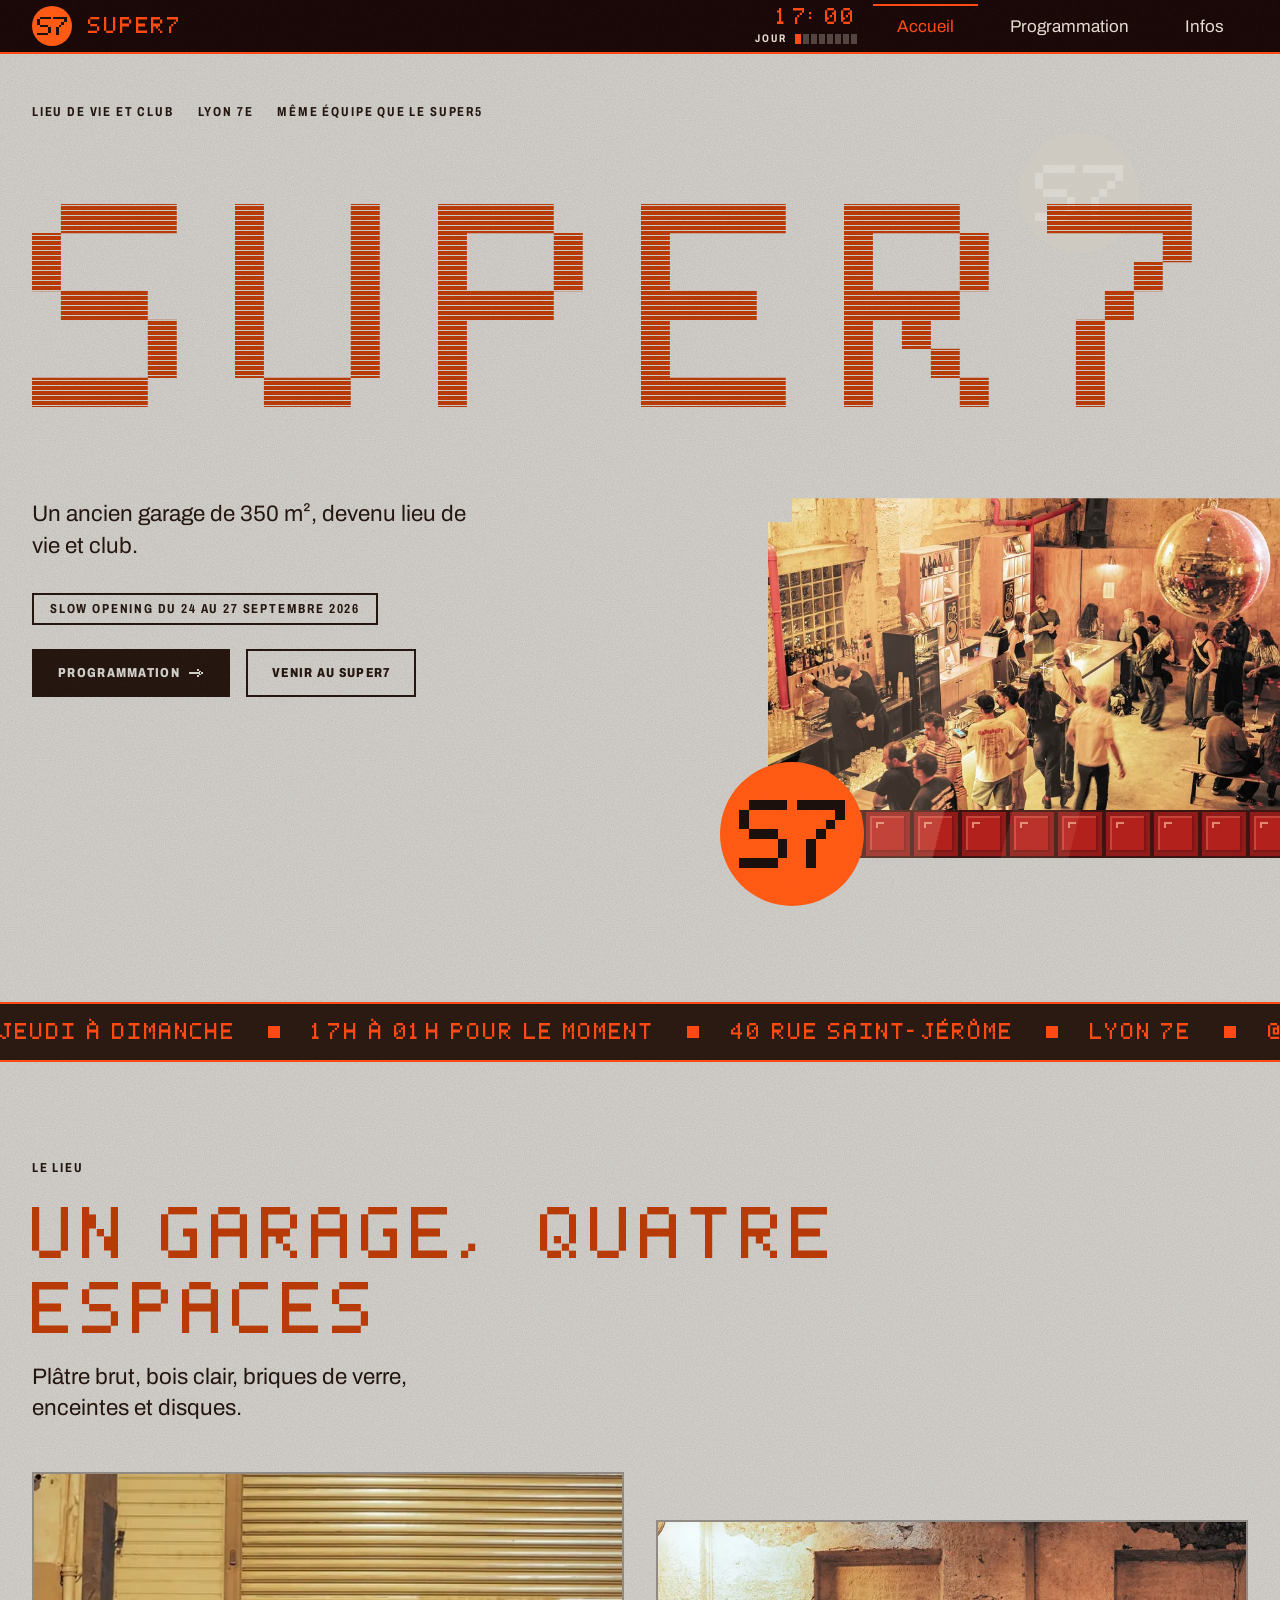
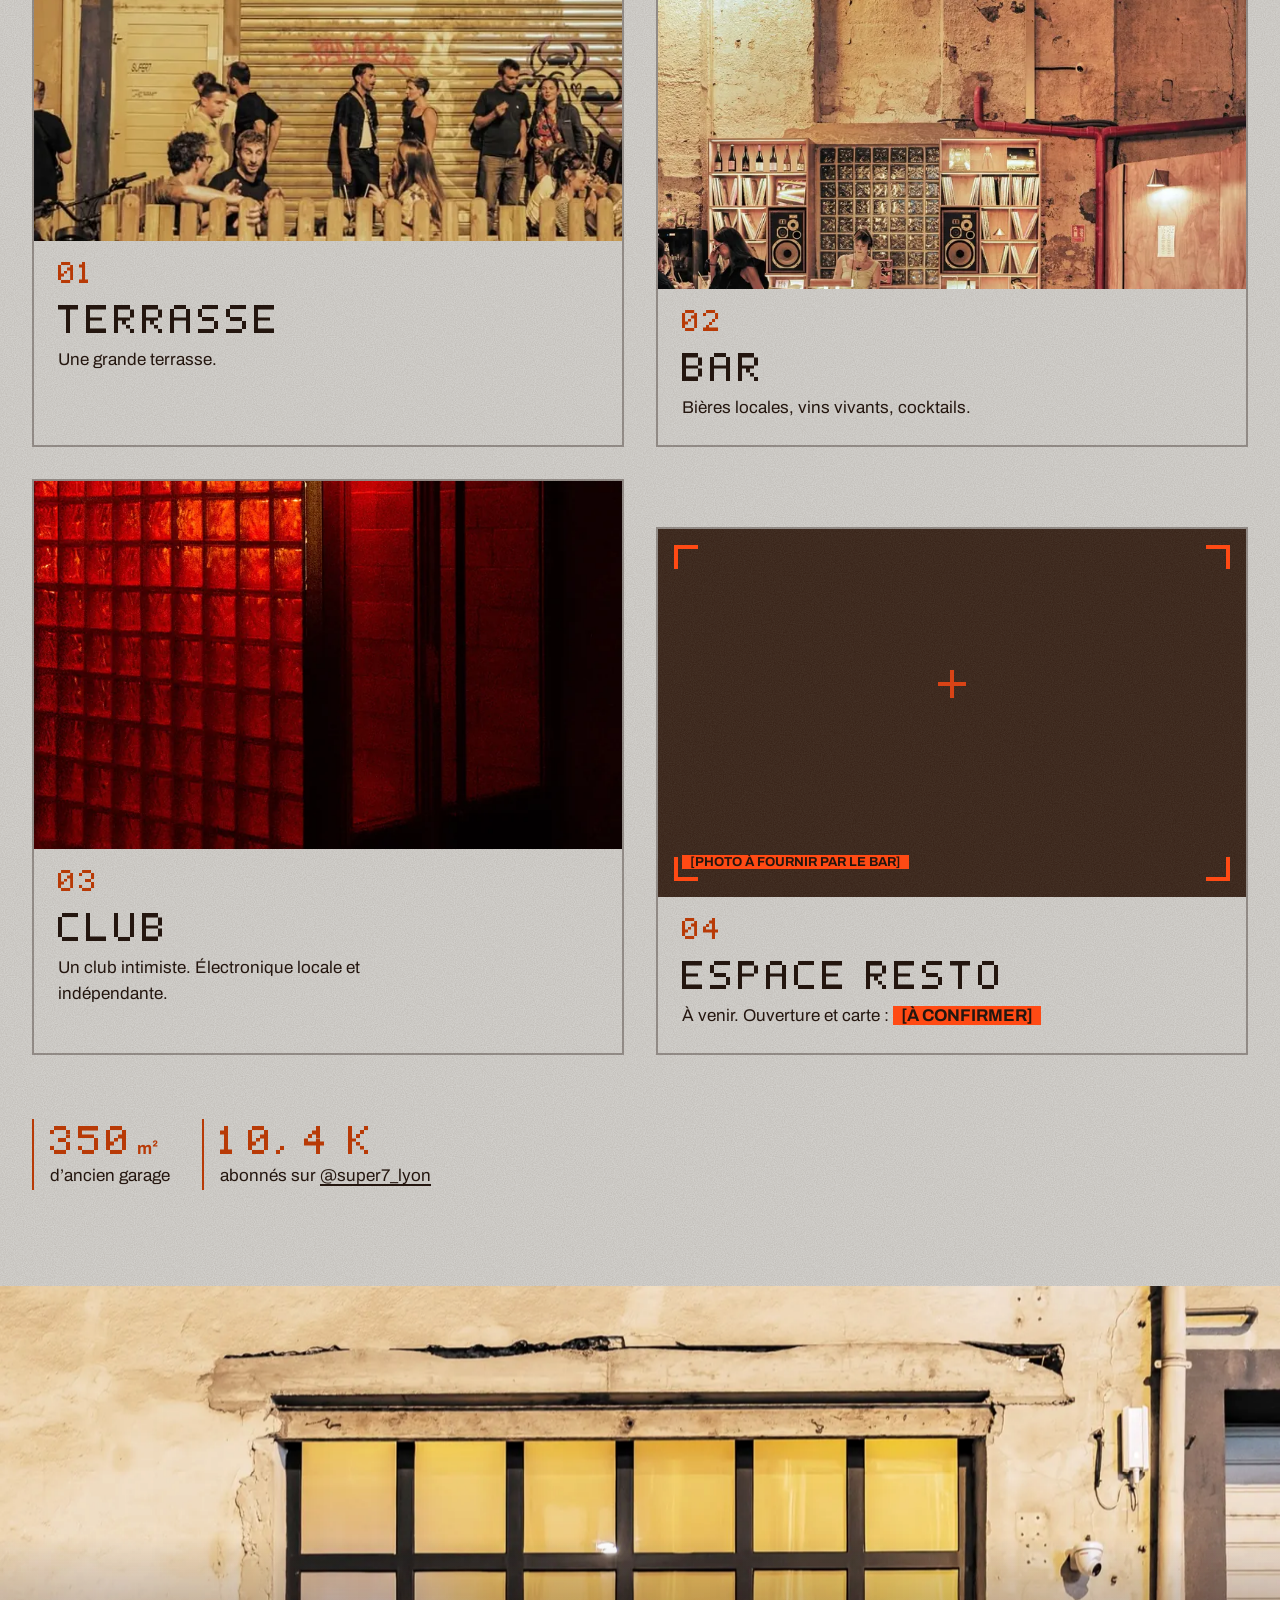
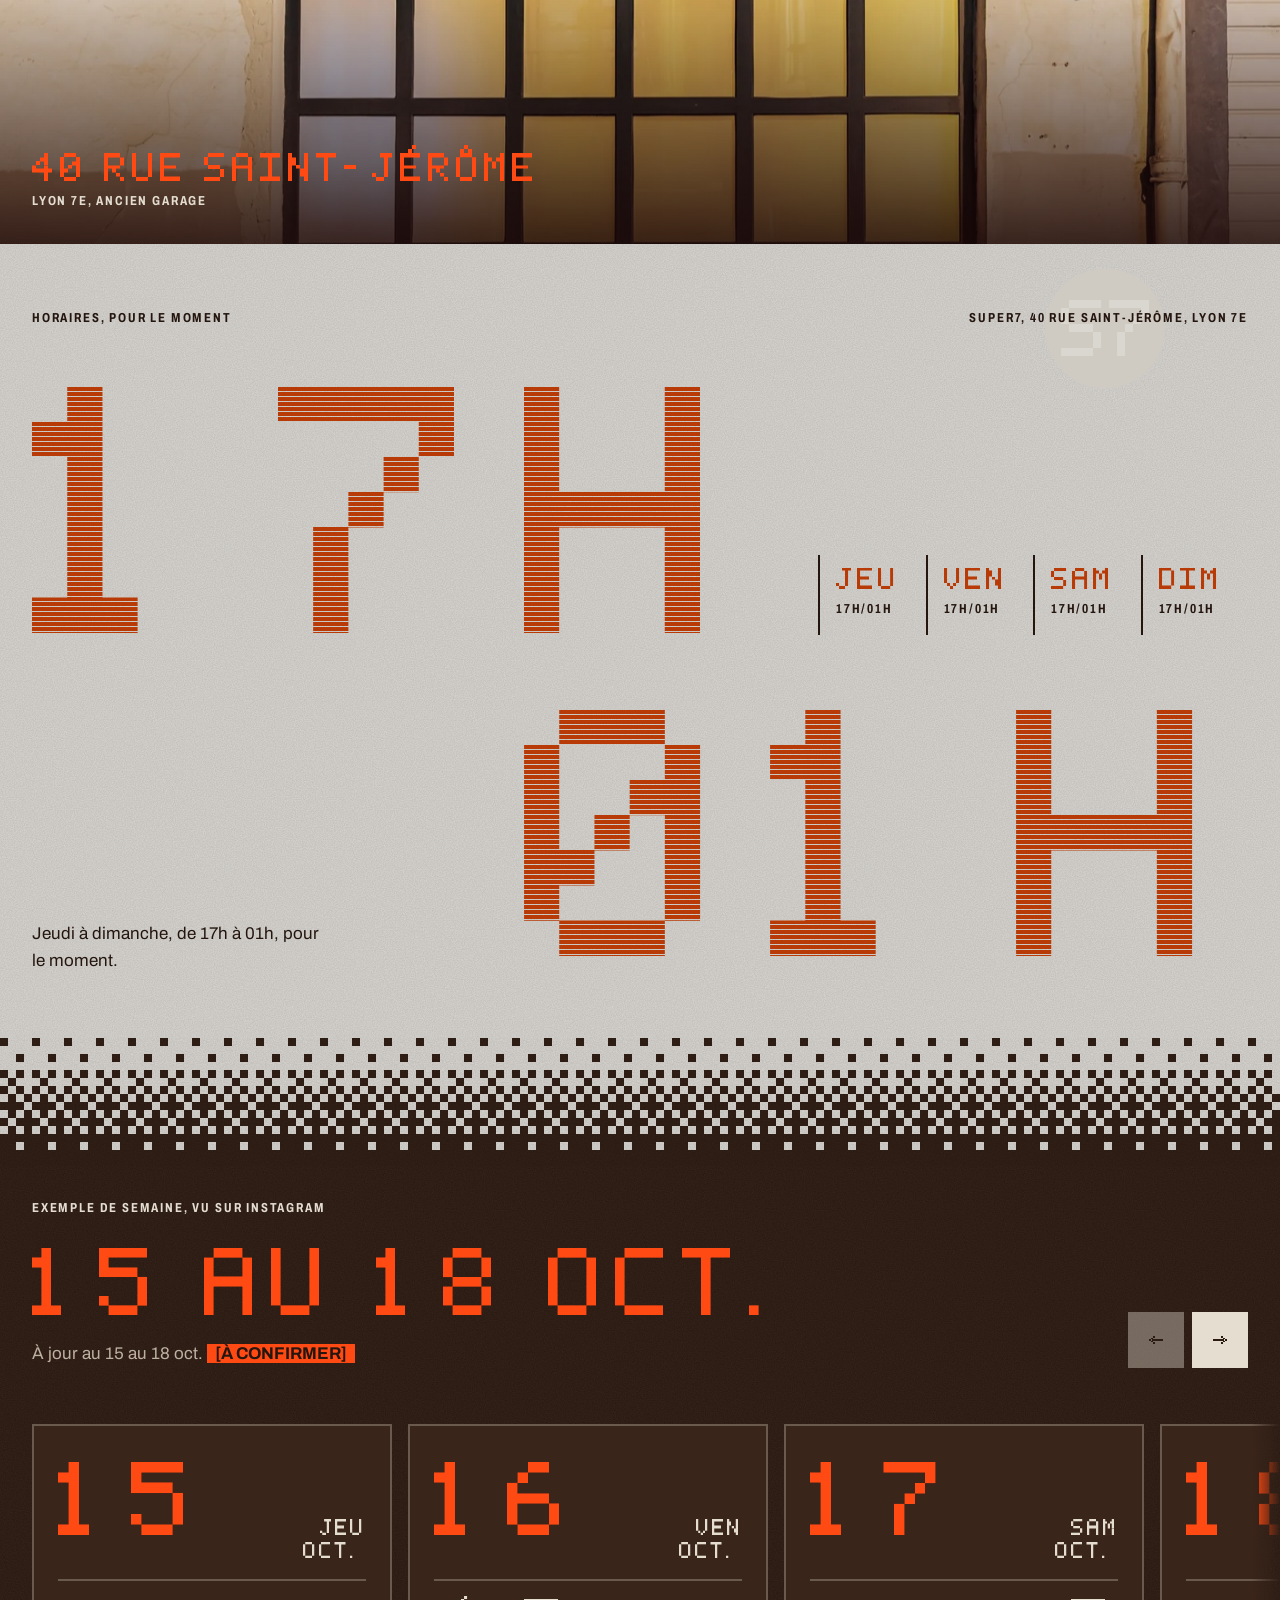
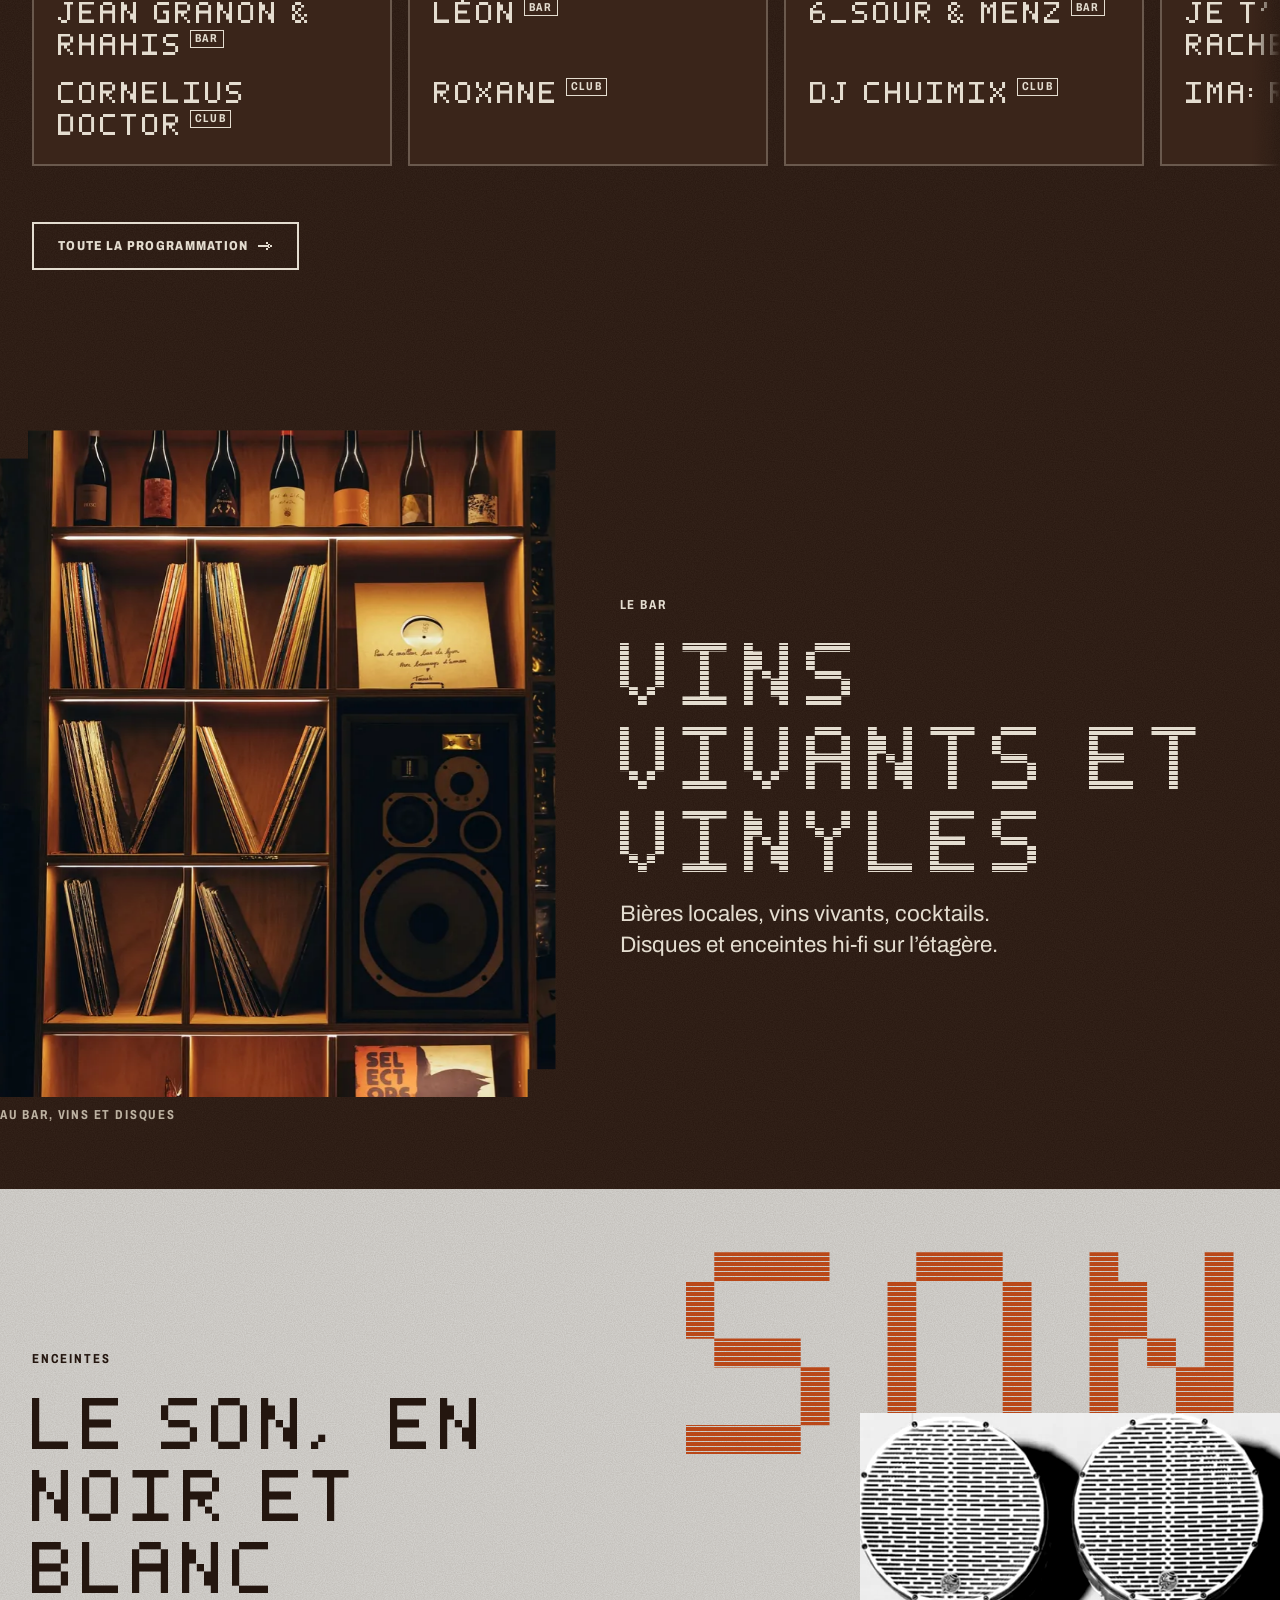
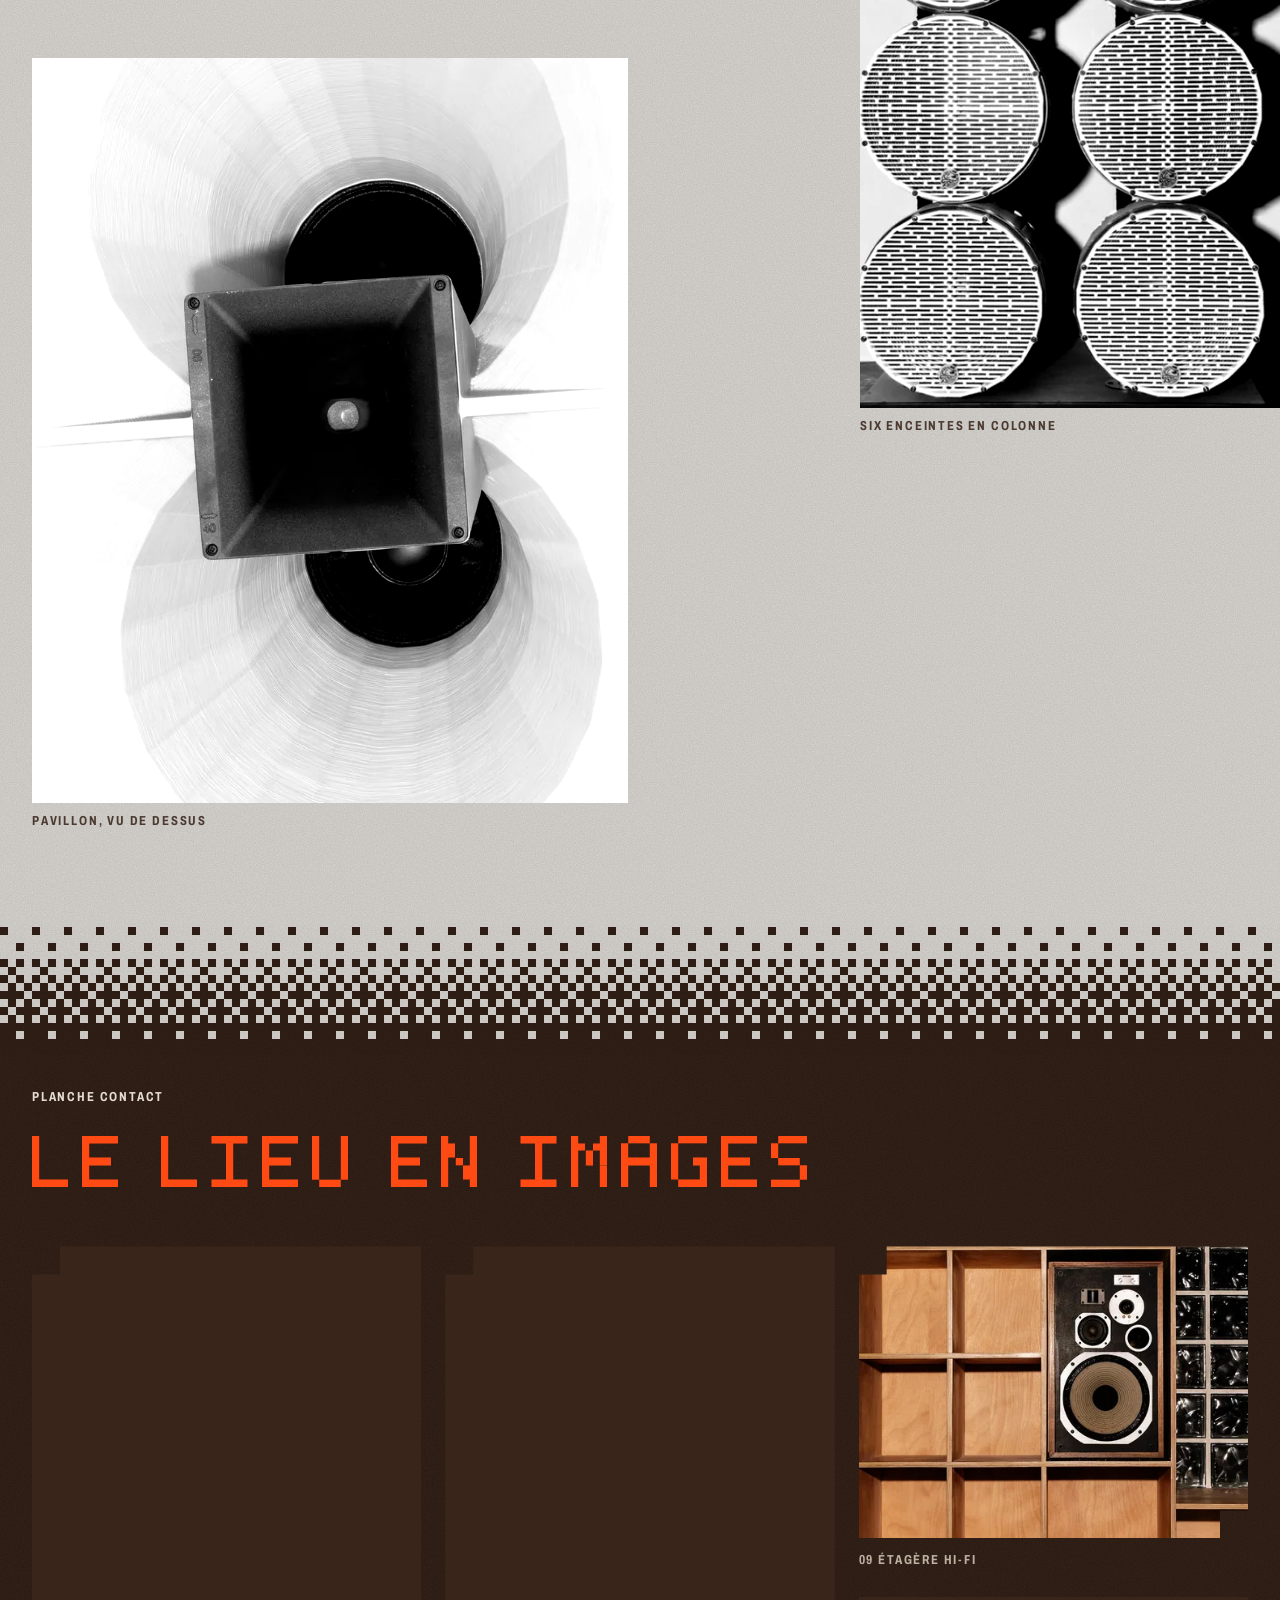
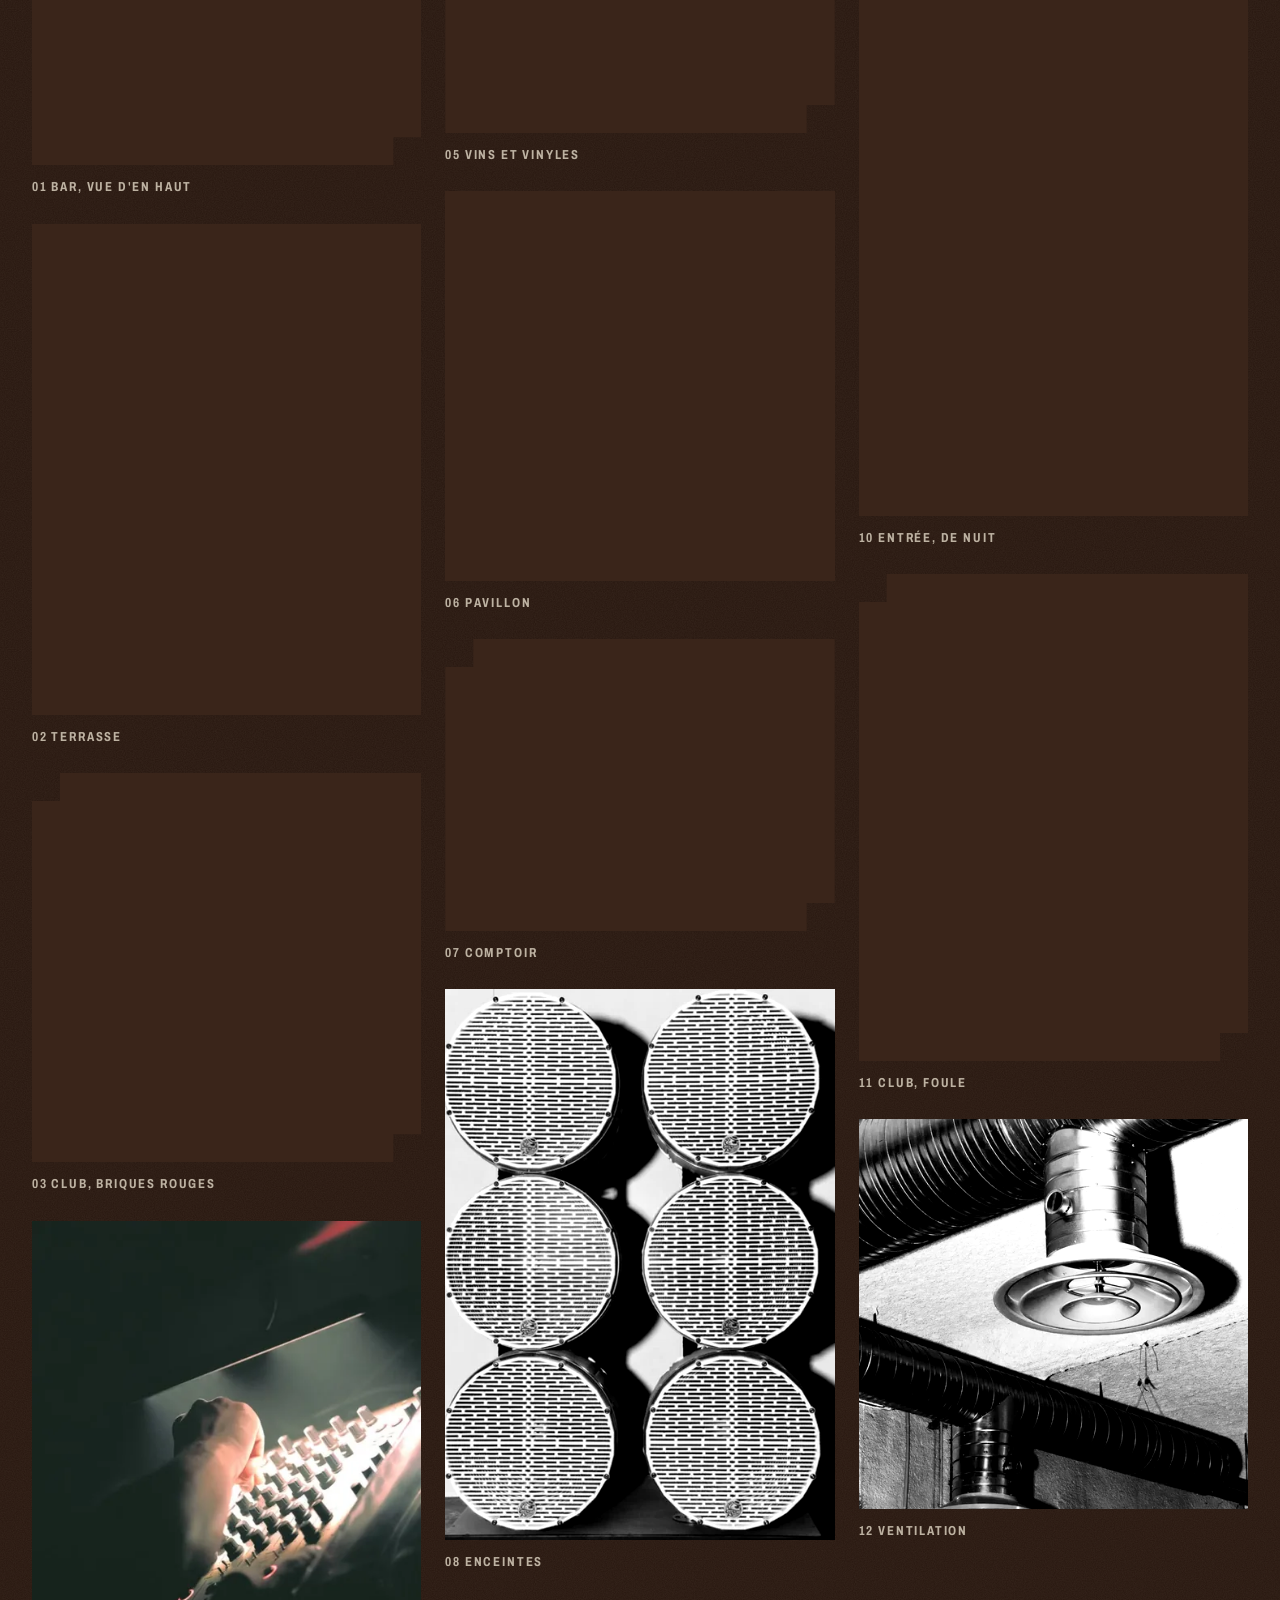
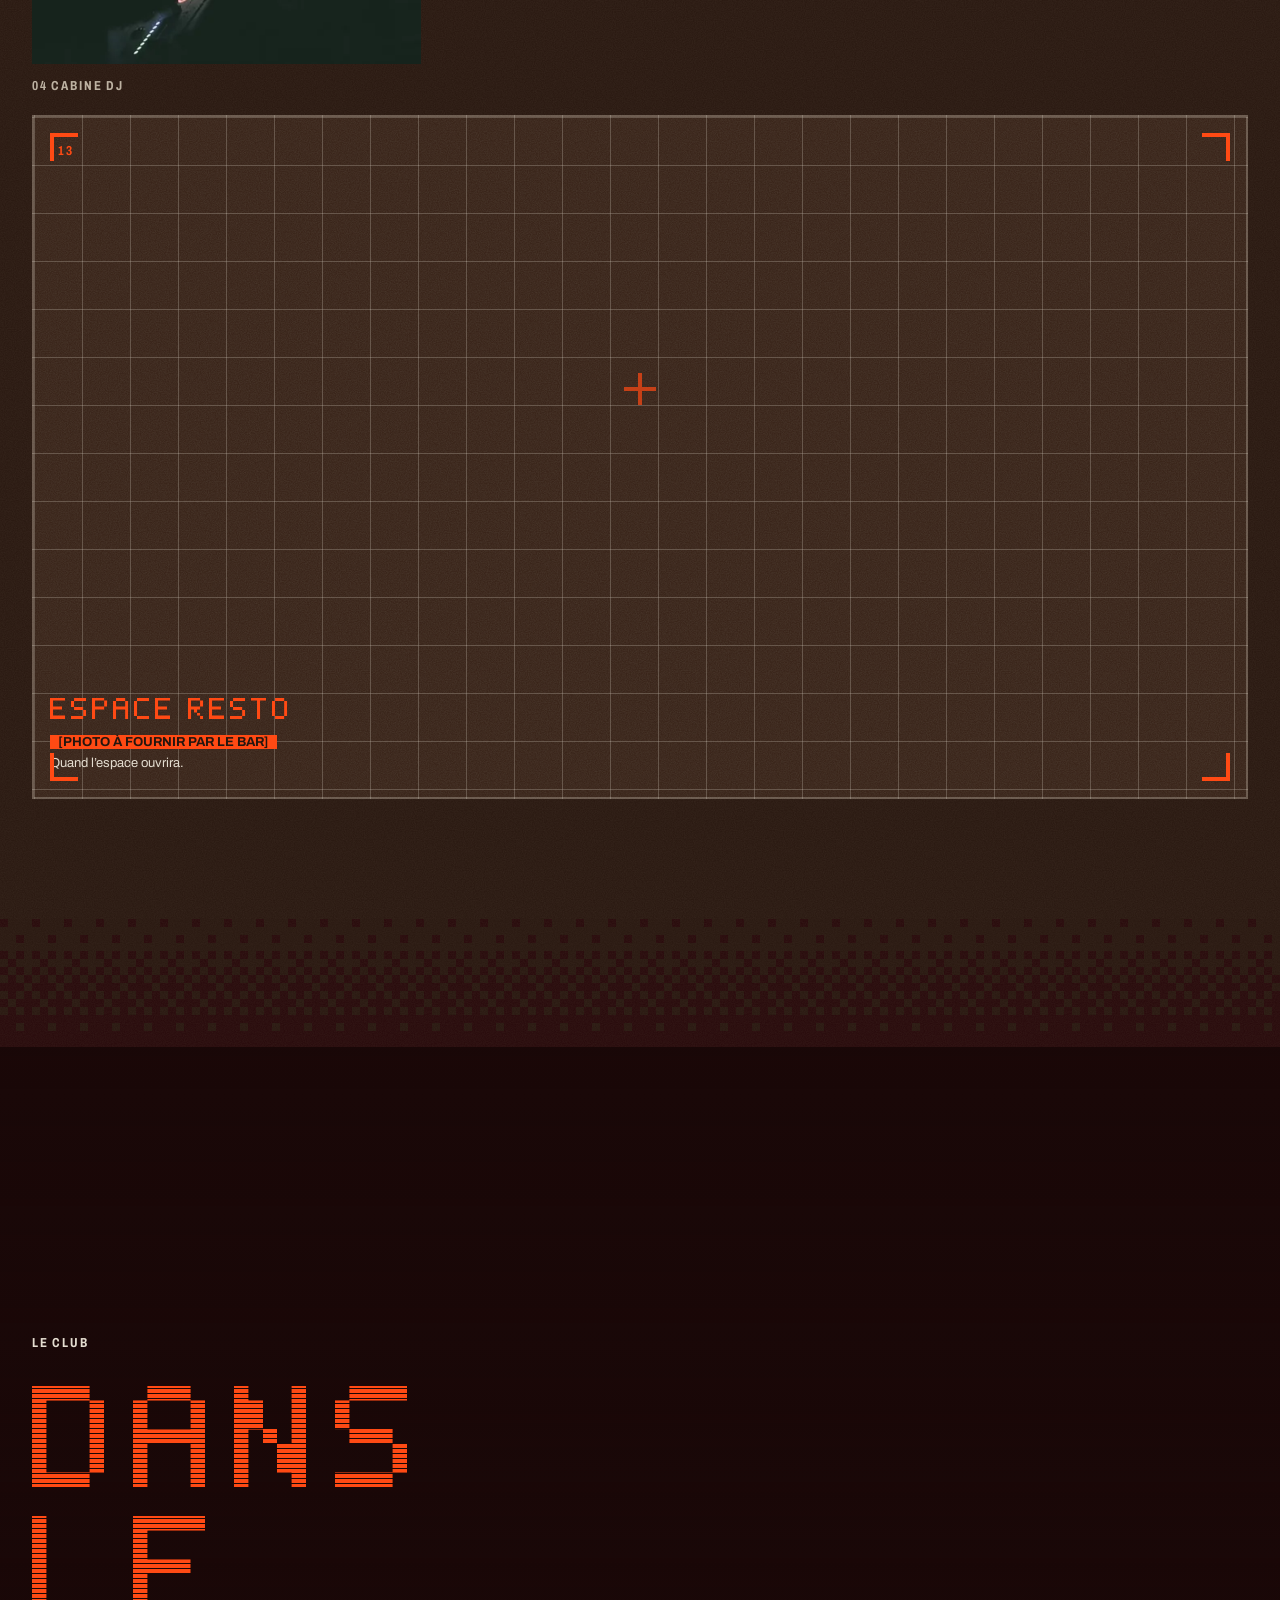
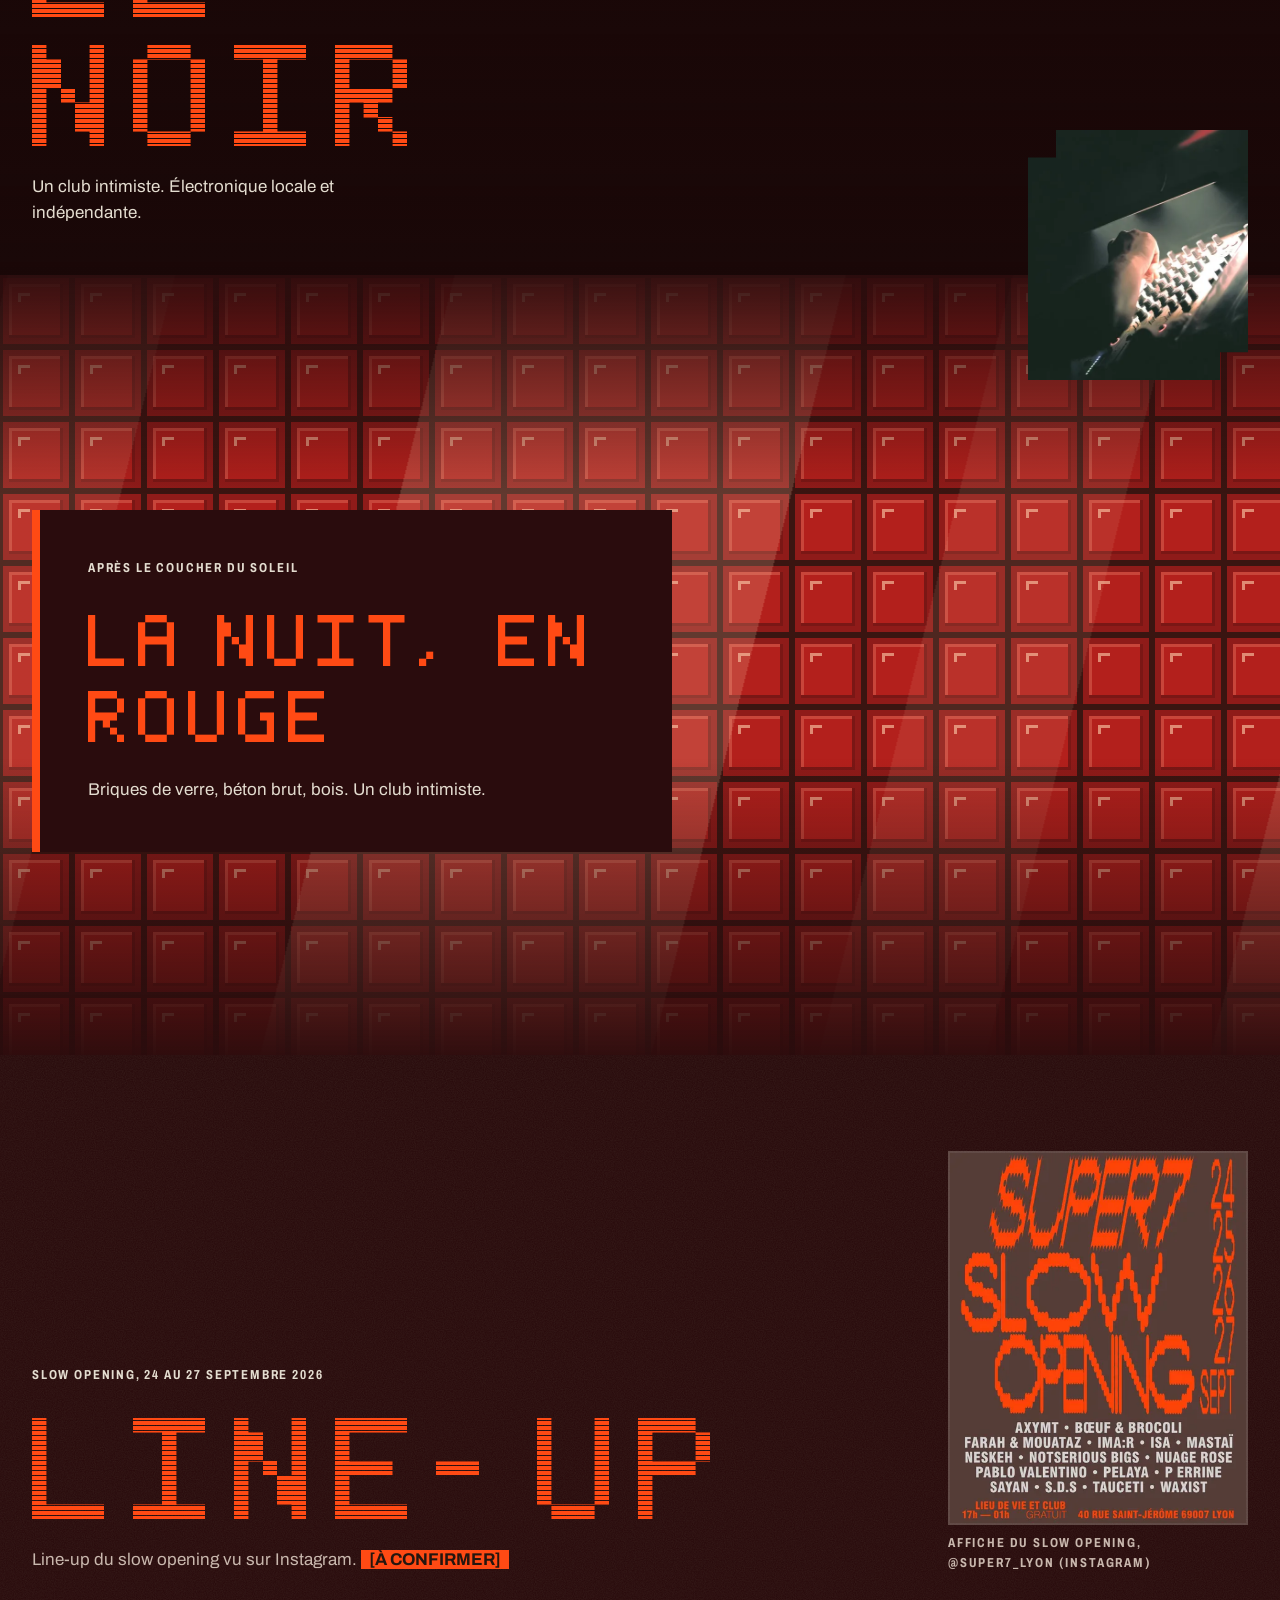
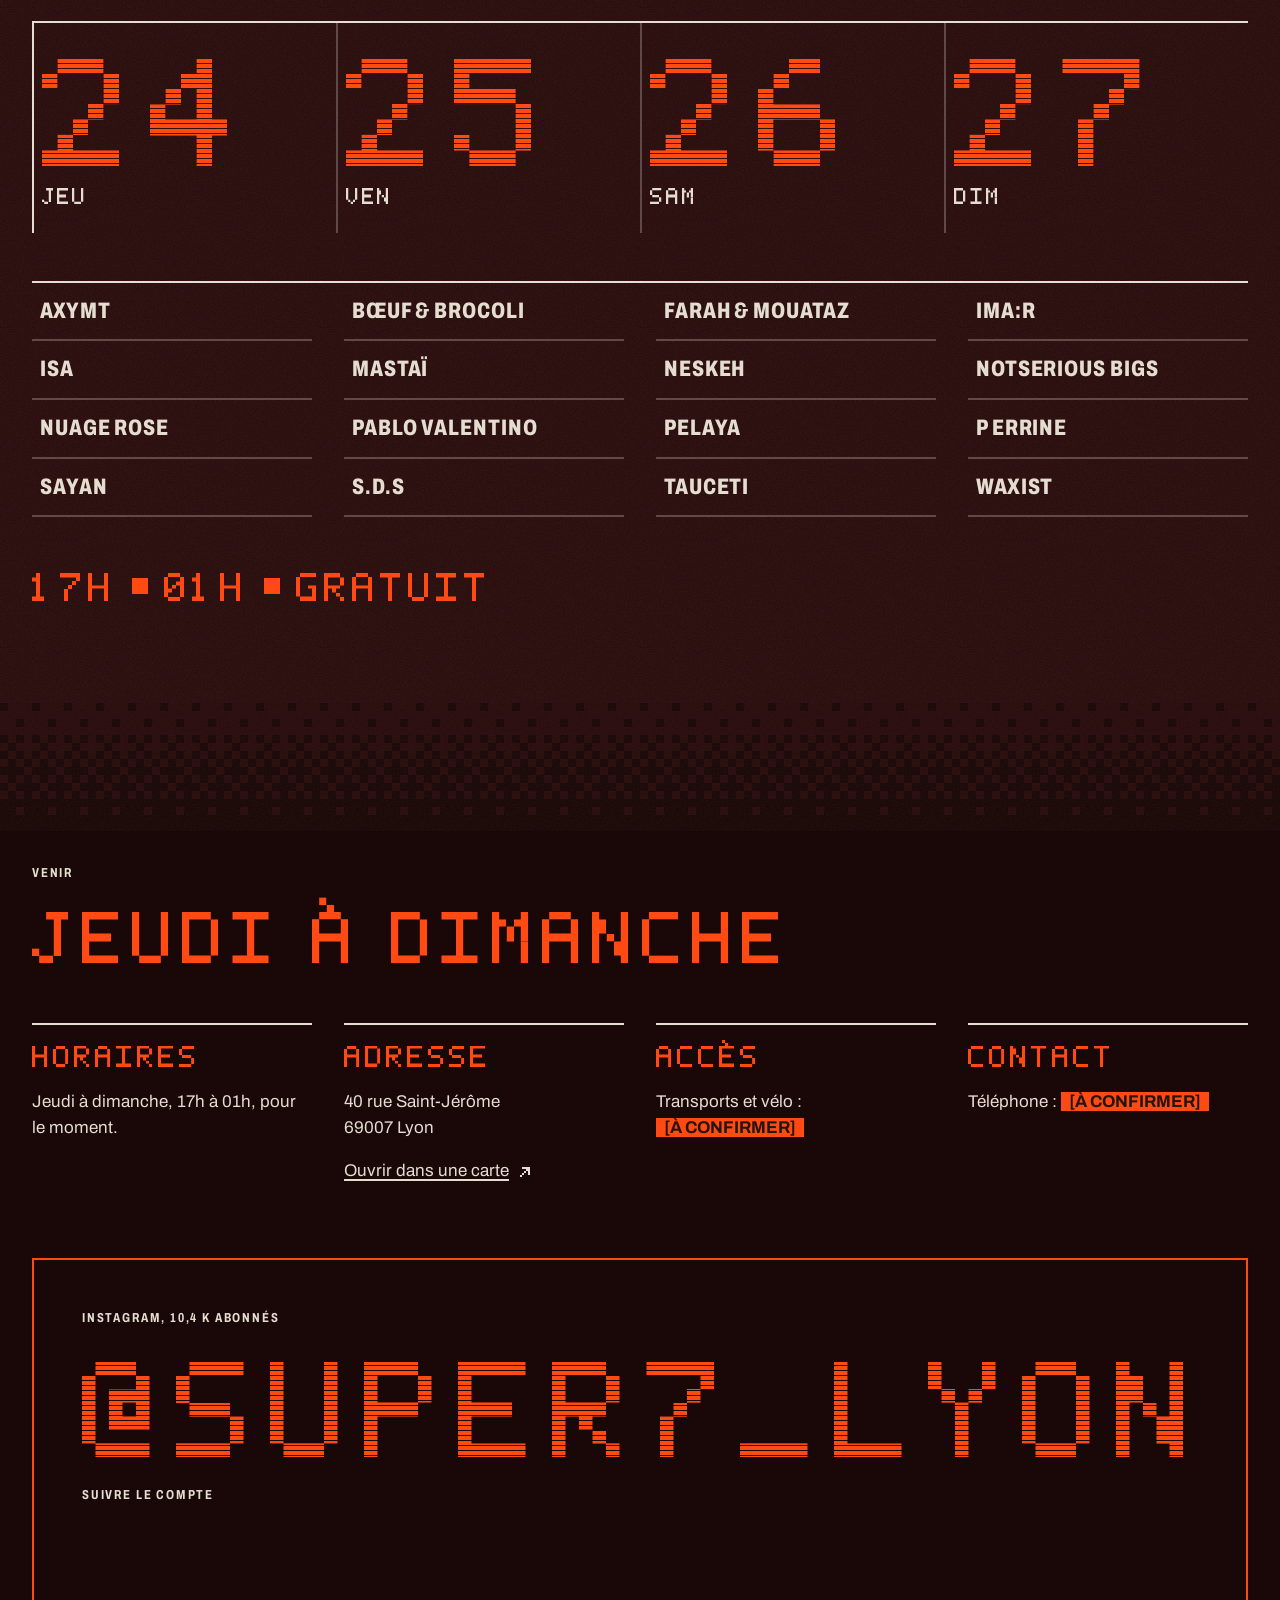
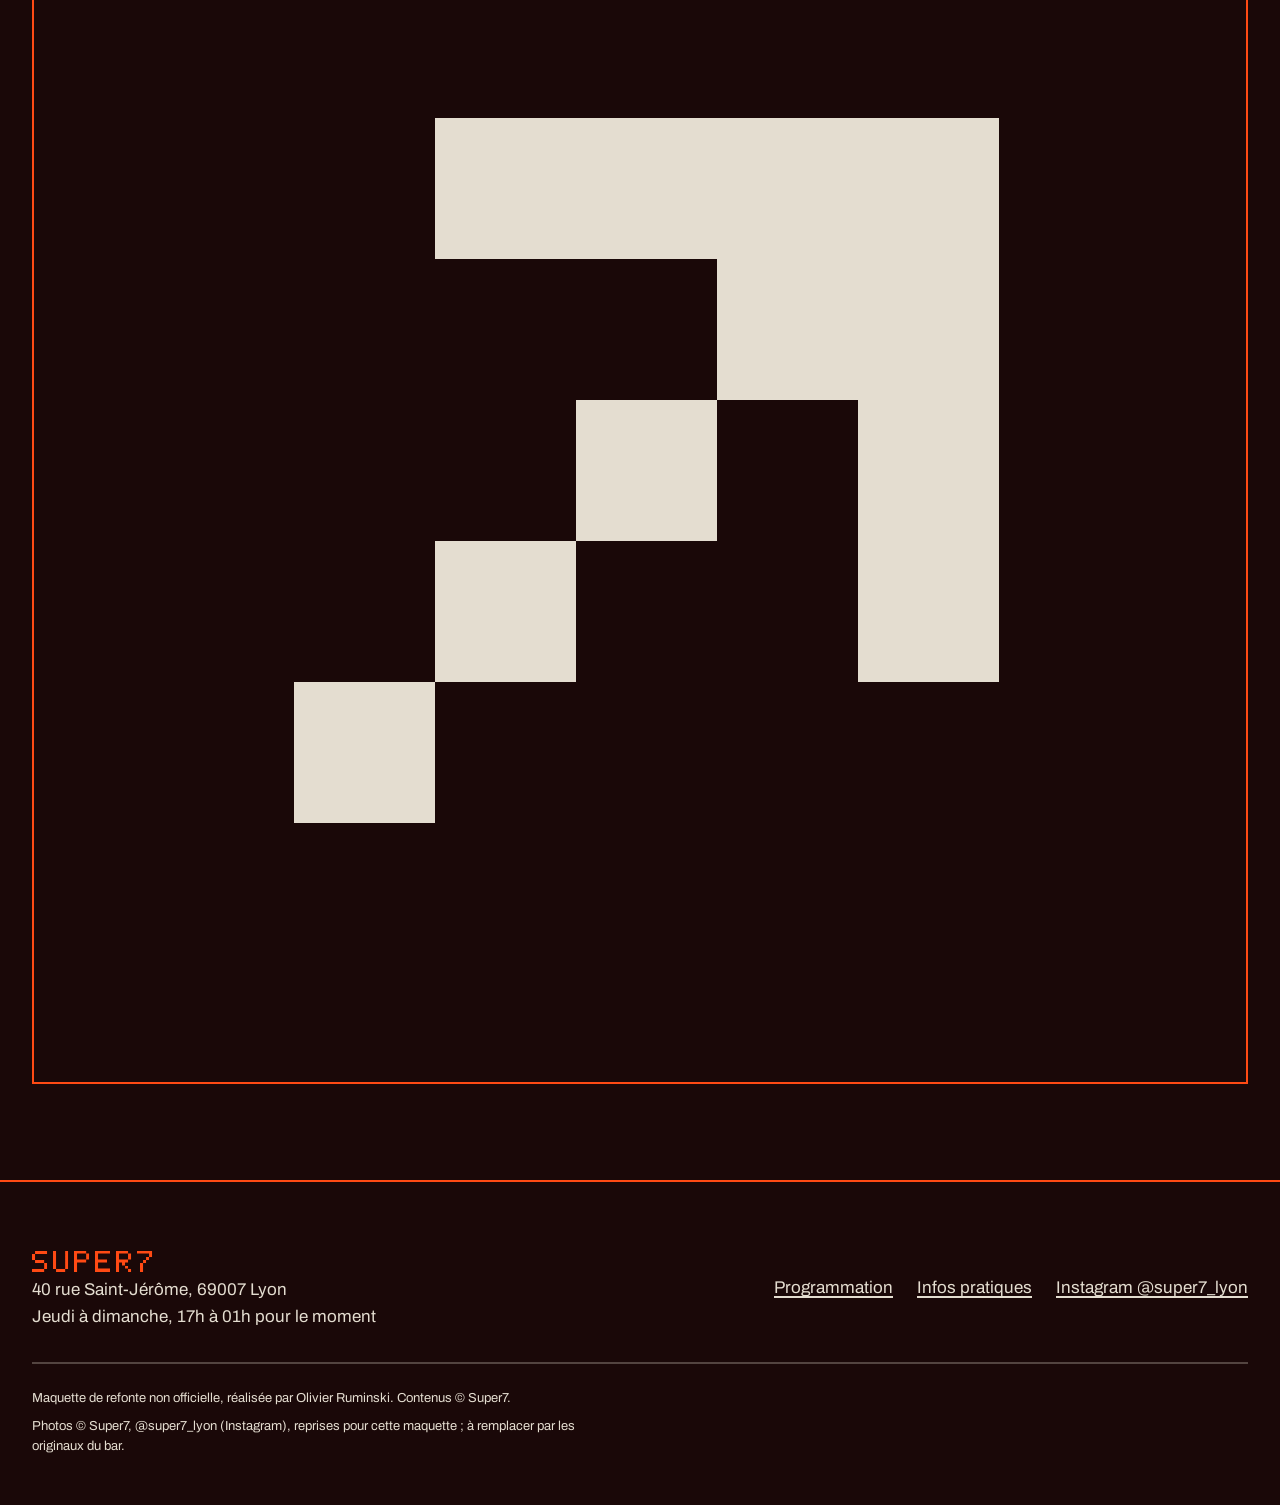
==== commit 5c937840: "Super7: photos HD Instagram, front mobile first, SEO. Le Lyon's v2 Co-Authored-By: Claude Sonnet 5.5" ====
--- a/super7/index.html
+++ b/super7/index.html
@@ -3,22 +3,50 @@
 <head>
 <meta charset="utf-8">
 <meta name="viewport" content="width=device-width, initial-scale=1">
-<title>Super7 | Lieu de vie et club, Lyon 7e (maquette)</title>
-<meta name="description" content="Super7, lieu de vie et club dans un ancien garage de 350 m², 40 rue Saint-Jérôme, Lyon 7e. Bar, terrasse, programmation électronique locale. Maquette de refonte non officielle.">
+<title>Super7 | Bar, club et lieu de vie, Lyon 7e (maquette)</title>
+<meta name="description" content="Super7, bar, club et terrasse dans un ancien garage, 40 rue Saint-Jérôme, Lyon 7e. Ouvert du jeudi au dimanche, 17h à 01h. Maquette non officielle.">
 <meta name="robots" content="noindex, nofollow">
 <meta name="theme-color" content="#1a0808">
 <meta property="og:type" content="website">
-<meta property="og:title" content="Super7 | Lieu de vie et club, Lyon 7e (maquette)">
-<meta property="og:description" content="Super7, lieu de vie et club dans un ancien garage de 350 m², 40 rue Saint-Jérôme, Lyon 7e. Bar, terrasse, programmation électronique locale. Maquette de refonte non officielle.">
-<meta property="og:image" content="images/og.png">
+<meta property="og:title" content="Super7 | Bar, club et lieu de vie, Lyon 7e (maquette)">
+<meta property="og:description" content="Super7, bar, club et terrasse dans un ancien garage, 40 rue Saint-Jérôme, Lyon 7e. Ouvert du jeudi au dimanche, 17h à 01h. Maquette non officielle.">
+<meta property="og:image" content="images/og.jpg">
+<meta property="og:image:width" content="1200">
+<meta property="og:image:height" content="630">
+<meta property="og:image:alt" content="Le bar du Super7 vu d'en haut, avec sa boule à facettes.">
+<meta name="twitter:card" content="summary_large_image">
+<meta name="twitter:title" content="Super7 | Bar, club et lieu de vie, Lyon 7e (maquette)">
+<meta name="twitter:description" content="Super7, bar, club et terrasse dans un ancien garage, 40 rue Saint-Jérôme, Lyon 7e. Ouvert du jeudi au dimanche, 17h à 01h. Maquette non officielle.">
+<meta name="twitter:image" content="images/og.jpg">
 <meta property="og:locale" content="fr_FR">
 <link rel="icon" href="favicon.svg" type="image/svg+xml">
+<link rel="preload" as="image" href="images/photos/bar-vue-boule-facettes-800.webp" imagesrcset="images/photos/bar-vue-boule-facettes-480.webp 480w, images/photos/bar-vue-boule-facettes-800.webp 800w, images/photos/bar-vue-boule-facettes-1200.webp 1200w, images/photos/bar-vue-boule-facettes-1600.webp 1600w" imagesizes="(min-width: 900px) 42vw, 60vw" fetchpriority="high">
 <link rel="preload" href="fonts/super7-pixel.woff2" as="font" type="font/woff2" crossorigin>
 <link rel="stylesheet" href="css/tokens.css">
 <link rel="stylesheet" href="css/base.css">
 <link rel="stylesheet" href="css/components.css">
 <link rel="stylesheet" href="css/motion.css">
-<script>document.documentElement.classList.add("js");</script>
+<noscript><style>.seg,.seg-status,.rail-ctrl{display:none}</style></noscript>
+<script type="application/ld+json">
+{
+  "@context": "https://schema.org",
+  "@type": "NightClub",
+  "name": "Super7",
+  "description": "Lieu de vie et club dans un ancien garage de 350 m² : terrasse, bar et club.",
+  "image": "images/og.jpg",
+  "address": {
+    "@type": "PostalAddress",
+    "streetAddress": "40 rue Saint-Jérôme",
+    "postalCode": "69007",
+    "addressLocality": "Lyon",
+    "addressCountry": "FR"
+  },
+  "openingHoursSpecification": [
+    {"@type": "OpeningHoursSpecification", "dayOfWeek": ["Thursday", "Friday", "Saturday", "Sunday"], "opens": "17:00", "closes": "01:00"}
+  ],
+  "sameAs": ["https://www.instagram.com/super7_lyon/"]
+}
+</script>
 </head>
 <body>
 <a class="skip" href="#contenu">Aller au contenu</a>
@@ -47,7 +75,7 @@
       <div class="hero-eyebrow label">
         <span>Lieu de vie et club</span>
         <span>Lyon 7e</span>
-        <span>Même équipe que le Super5</span>
+        <span class="hide-s">Même équipe que le Super5</span>
       </div>
       <h1 class="hero-title px scan" id="titre-hero"><span class="sr-only">Super7</span><span class="ch" aria-hidden="true">S</span><span class="ch" aria-hidden="true">U</span><span class="ch" aria-hidden="true">P</span><span class="ch" aria-hidden="true">E</span><span class="ch" aria-hidden="true">R</span><span class="ch" aria-hidden="true">7</span></h1>
       <div class="hero-bottom">
@@ -60,7 +88,7 @@
           </div>
         </div>
         <div class="wallwrap"><div class="wall">
-          <img class="wall-img" src="images/photos/bar-interieur.jpg" width="512" height="640" alt="Le bar de jour : comptoir en bois clair et verre dépoli, étagères avec enceintes et disques, murs de plâtre brut avec niches, tuyau rouge, tables de pique-nique et un chien au premier plan." style="object-position:50% 42%" fetchpriority="high">
+          <img class="wall-img" src="images/photos/bar-vue-boule-facettes-800.webp" srcset="images/photos/bar-vue-boule-facettes-480.webp 480w, images/photos/bar-vue-boule-facettes-800.webp 800w, images/photos/bar-vue-boule-facettes-1200.webp 1200w, images/photos/bar-vue-boule-facettes-1600.webp 1600w" sizes="(min-width: 900px) 42vw, 60vw" width="800" height="1066" alt="Le bar vu d'en haut : comptoir et étagères en bois, grande boule à facettes, murs de plâtre brut, tuyau rouge et foule." style="object-position:60% 62%" decoding="async" fetchpriority="high">
           <div class="wall-bricks" aria-hidden="true"></div><span class="beam" aria-hidden="true"></span>
           </div>
           <img class="badge" src="images/logo-s7.svg" width="144" height="144" alt="">
@@ -86,21 +114,21 @@
       </div>
       <div class="spaces">
         <article class="space rv">
-          <div class="space-media"><span class="vf" aria-hidden="true"></span><span class="cross" aria-hidden="true"></span><p class="ph-tag"><span class="tbc">[PHOTO À FOURNIR PAR LE BAR]</span></p></div>
+          <div class="space-media"><img src="images/photos/terrasse-rideau-jaune-673.webp" srcset="images/photos/terrasse-rideau-jaune-480.webp 480w, images/photos/terrasse-rideau-jaune-673.webp 673w" sizes="(min-width: 1312px) 600px, (min-width: 768px) 46vw, 60vw" width="673" height="849" alt="Terrasse en fin de journée : devant le rideau jaune d'un ancien garage, des gens discutent derrière une clôture en bois." style="object-position:50% 66%" loading="lazy" decoding="async"></div>
           <span class="num px" aria-hidden="true">01</span>
           <h3 class="px">Terrasse</h3>
           <p>Une grande terrasse.</p>
           <span class="corner" aria-hidden="true"></span>
         </article>
         <article class="space rv">
-          <div class="space-media"><img class="" src="images/photos/bar-interieur.jpg" width="512" height="640" alt="Le bar de jour : comptoir en bois clair et verre dépoli, étagères avec enceintes et disques, murs de plâtre brut avec niches, tuyau rouge, tables de pique-nique et un chien au premier plan." style="object-position:50% 40%" loading="lazy" decoding="async"></div>
+          <div class="space-media"><img src="images/photos/bar-comptoir-chien-800.webp" srcset="images/photos/bar-comptoir-chien-480.webp 480w, images/photos/bar-comptoir-chien-800.webp 800w, images/photos/bar-comptoir-chien-1200.webp 1200w, images/photos/bar-comptoir-chien-1600.webp 1600w" sizes="(min-width: 1312px) 600px, (min-width: 768px) 46vw, 60vw" width="800" height="1000" alt="Comptoir en bois clair et béton, avec une DJ derrière, des étagères de disques et deux enceintes hi-fi, un chien au premier plan." style="object-position:50% 18%" loading="lazy" decoding="async"></div>
           <span class="num px" aria-hidden="true">02</span>
           <h3 class="px">Bar</h3>
           <p>Bières locales, vins vivants, cocktails.</p>
           <span class="corner" aria-hidden="true"></span>
         </article>
         <article class="space rv">
-          <div class="space-media"><img class="" src="images/photos/club-foule.jpg" width="512" height="640" alt="Le club en lumière rouge : silhouettes de la foule sous les faisceaux de lumière." style="object-position:50% 12%" loading="lazy" decoding="async"></div>
+          <div class="space-media"><img src="images/photos/briques-rouges-club-800.webp" srcset="images/photos/briques-rouges-club-480.webp 480w, images/photos/briques-rouges-club-800.webp 800w, images/photos/briques-rouges-club-1200.webp 1200w, images/photos/briques-rouges-club-1600.webp 1600w" sizes="(min-width: 1312px) 600px, (min-width: 768px) 46vw, 60vw" width="800" height="1000" alt="Mur de briques de verre éclairé en rouge et porte vitrée rouge, dans la pénombre du club." style="object-position:40% 45%" loading="lazy" decoding="async"></div>
           <span class="num px" aria-hidden="true">03</span>
           <h3 class="px">Club</h3>
           <p>Un club intimiste. Électronique locale et indépendante.</p>
@@ -122,7 +150,7 @@
   </section>
 
   <section class="bleed" aria-label="L’entrée du Super7, de nuit">
-    <div class="bleed-media"><img class="" src="images/photos/entree-nuit.jpg" width="480" height="640" alt="Grande verrière de l'ancien garage vue depuis la rue, la nuit, avec du monde devant l'entrée." style="object-position:50% 10%" loading="lazy" decoding="async" data-par="70"></div>
+    <div class="bleed-media"><img src="images/photos/entree-verriere-800.webp" srcset="images/photos/entree-verriere-480.webp 480w, images/photos/entree-verriere-800.webp 800w, images/photos/entree-verriere-1200.webp 1200w, images/photos/entree-verriere-1600.webp 1600w" sizes="(min-width: 900px) 100vw, 60vw" width="800" height="1066" alt="Façade de l'ancien garage à la tombée du jour : grande verrière éclairée de jaune et porte d'entrée sur la rue." style="object-position:50% 18%" loading="lazy" decoding="async" data-par="70"></div>
     <div class="bleed-cap wrap"><p class="px">40 rue Saint-Jérôme</p><p class="label">Lyon 7e, ancien garage</p></div>
   </section>
 
@@ -158,9 +186,10 @@
           <h2 class="px rv-px" id="titre-semaine">15 au 18 oct.</h2>
           <p class="muted prose">À jour au 15 au 18 oct. <span class="tbc">[À CONFIRMER]</span></p>
         </div>
-        <div class="rail-ctrl" hidden><button class="btn btn--prev" type="button" aria-label="Jours précédents"><svg viewBox="0 0 16 16" aria-hidden="true" fill="currentColor" shape-rendering="crispEdges"><rect x="1" y="7" width="11" height="2"/><rect x="9" y="4" width="2" height="2"/><rect x="11" y="6" width="2" height="1"/><rect x="11" y="9" width="2" height="1"/><rect x="9" y="10" width="2" height="2"/><rect x="13" y="7" width="2" height="2"/></svg></button><button class="btn btn--next" type="button" aria-label="Jours suivants"><svg viewBox="0 0 16 16" aria-hidden="true" fill="currentColor" shape-rendering="crispEdges"><rect x="1" y="7" width="11" height="2"/><rect x="9" y="4" width="2" height="2"/><rect x="11" y="6" width="2" height="1"/><rect x="11" y="9" width="2" height="1"/><rect x="9" y="10" width="2" height="2"/><rect x="13" y="7" width="2" height="2"/></svg></button></div>
-      </div>
-    </div>
+        <div class="rail-ctrl"><button class="btn btn--prev" type="button" aria-label="Jours précédents"><svg viewBox="0 0 16 16" aria-hidden="true" fill="currentColor" shape-rendering="crispEdges"><rect x="1" y="7" width="11" height="2"/><rect x="9" y="4" width="2" height="2"/><rect x="11" y="6" width="2" height="1"/><rect x="11" y="9" width="2" height="1"/><rect x="9" y="10" width="2" height="2"/><rect x="13" y="7" width="2" height="2"/></svg></button><button class="btn btn--next" type="button" aria-label="Jours suivants"><svg viewBox="0 0 16 16" aria-hidden="true" fill="currentColor" shape-rendering="crispEdges"><rect x="1" y="7" width="11" height="2"/><rect x="9" y="4" width="2" height="2"/><rect x="11" y="6" width="2" height="1"/><rect x="11" y="9" width="2" height="1"/><rect x="9" y="10" width="2" height="2"/><rect x="13" y="7" width="2" height="2"/></svg></button></div>
+      </div>
+    </div>
+    <p class="rail-hint label" aria-hidden="true">Faire glisser pour voir la suite</p>
     <div class="rail" tabindex="0" role="region" aria-label="Semaine d’exemple, défilement horizontal">
       <ol>
       <li class="pcard"><div class="pcard-date"><span class="n px">15</span><span class="d px">Jeu<br>Oct.</span></div>
@@ -180,6 +209,43 @@
     <div class="wrap"><p class="note"><a class="btn btn--ghost" href="programmation.html">Toute la programmation <svg viewBox="0 0 16 16" aria-hidden="true" fill="currentColor" shape-rendering="crispEdges"><rect x="1" y="7" width="11" height="2"/><rect x="9" y="4" width="2" height="2"/><rect x="11" y="6" width="2" height="1"/><rect x="11" y="9" width="2" height="1"/><rect x="9" y="10" width="2" height="2"/><rect x="13" y="7" width="2" height="2"/></svg></a></p></div>
   </section>
 
+  <section class="cave t-soiree concrete" id="cave" aria-labelledby="titre-cave">
+    <div class="wrap">
+      <div class="cave-grid">
+        <figure class="cave-fig rv">
+          <div class="cave-media"><img src="images/photos/etagere-vins-vinyles-800.webp" srcset="images/photos/etagere-vins-vinyles-480.webp 480w, images/photos/etagere-vins-vinyles-800.webp 800w, images/photos/etagere-vins-vinyles-1200.webp 1200w, images/photos/etagere-vins-vinyles-1600.webp 1600w" sizes="(min-width: 900px) 40vw, 60vw" width="800" height="1000" alt="Étagère en bois éclairée : bouteilles de vin nature, vinyles, une grande enceinte hi-fi et une pochette de disque." style="object-position:50% 45%" loading="lazy" decoding="async" data-par="36"></div>
+          <figcaption class="label">Au bar, vins et disques</figcaption>
+        </figure>
+        <div class="cave-text">
+          <p class="label rv">Le bar</p>
+          <h2 class="px scan rv-px" id="titre-cave">Vins vivants et vinyles</h2>
+          <p class="lead rv">Bières locales, vins vivants, cocktails. Disques et enceintes hi-fi sur l’étagère.</p>
+        </div>
+      </div>
+    </div>
+  </section>
+
+  <section class="duo t-jour concrete" id="son" aria-labelledby="titre-son">
+    <div class="wrap">
+      <p class="duo-word px scan" aria-hidden="true">Son</p>
+      <div class="duo-grid">
+        <div class="duo-head">
+          <p class="label rv">Enceintes</p>
+          <h2 class="px rv-px" id="titre-son">Le son, en noir et blanc</h2>
+        </div>
+        <figure class="duo-a rv">
+          <div class="duo-img"><img src="images/photos/enceinte-pavillon-800.webp" srcset="images/photos/enceinte-pavillon-480.webp 480w, images/photos/enceinte-pavillon-800.webp 800w, images/photos/enceinte-pavillon-1200.webp 1200w, images/photos/enceinte-pavillon-1600.webp 1600w" sizes="(min-width: 800px) 50vw, 60vw" width="800" height="1000" alt="Pavillon d'enceinte noir vu de dessus, au centre de deux cônes blancs, en noir et blanc." loading="lazy" decoding="async"></div>
+          <figcaption class="label">Pavillon, vu de dessus</figcaption>
+        </figure>
+        <figure class="duo-b rv">
+          <div class="duo-img"><img src="images/photos/enceintes-colonne-578.webp" srcset="images/photos/enceintes-colonne-480.webp 480w, images/photos/enceintes-colonne-578.webp 578w" sizes="(min-width: 800px) 420px, 72vw" width="578" height="818" alt="Colonne de six enceintes rondes grillagées, en noir et blanc, sur fond clair." loading="lazy" decoding="async"></div>
+          <figcaption class="label">Six enceintes en colonne</figcaption>
+        </figure>
+      </div>
+    </div>
+  </section>
+  <div class="sep sep--jour-soiree concrete" aria-hidden="true"></div>
+
   <section class="section t-soiree concrete" id="photos" aria-labelledby="titre-photos" style="padding-top:var(--s-5)">
     <div class="wrap">
       <div class="section-head">
@@ -187,39 +253,57 @@
         <h2 class="px rv-px" id="titre-photos">Le lieu en images</h2>
       </div>
       <div class="sheet">
-      <figure class="ph ph--bar ph--notch">
-        <div class="ph-img"><img class="" src="images/photos/bar-interieur.jpg" width="512" height="640" alt="Le bar de jour : comptoir en bois clair et verre dépoli, étagères avec enceintes et disques, murs de plâtre brut avec niches, tuyau rouge, tables de pique-nique et un chien au premier plan." style="object-position:50% 45%" loading="lazy" decoding="async"></div>
-        <figcaption><span class="label">01 Bar, de jour</span></figcaption>
-      </figure>
-      <figure class="ph ">
-        <div class="ph-img"><img class="" src="images/photos/etagere-enceinte.jpg" width="512" height="640" alt="Étagère en bois clair avec une enceinte hi-fi vintage, à côté d'un mur de briques de verre." style="object-position:50% 40%" loading="lazy" decoding="async"></div>
-        <figcaption><span class="label">02 Étagère hi-fi</span></figcaption>
-      </figure>
-      <figure class="ph ph--notch">
-        <div class="ph-img"><img class="" src="images/photos/briques-rouges.jpg" width="512" height="640" alt="Mur de briques de verre rouges et porte rouge, vus de nuit." style="object-position:50% 40%" loading="lazy" decoding="async"></div>
-        <figcaption><span class="label">03 Briques rouges</span></figcaption>
-      </figure>
-      <figure class="ph ph--notch">
-        <div class="ph-img"><img class="" src="images/photos/entree-nuit.jpg" width="480" height="640" alt="Grande verrière de l'ancien garage vue depuis la rue, la nuit, avec du monde devant l'entrée." style="object-position:50% 30%" loading="lazy" decoding="async"></div>
-        <figcaption><span class="label">04 Entrée, de nuit</span></figcaption>
-      </figure>
-      <figure class="ph ">
-        <div class="ph-img"><img class="" src="images/photos/club-foule.jpg" width="512" height="640" alt="Le club en lumière rouge : silhouettes de la foule sous les faisceaux de lumière." style="object-position:50% 30%" loading="lazy" decoding="async"></div>
-        <figcaption><span class="label">05 Club</span></figcaption>
-      </figure>
-      <figure class="ph ph--sq">
-        <div class="ph-img"><img class="" src="images/photos/mur-arche.jpg" width="512" height="640" alt="Plafond et mur de plâtre écaillé, chemin de câbles avec un néon orange, lumière du jour." style="object-position:50% 40%" loading="lazy" decoding="async"></div>
-        <figcaption><span class="label">06 Plâtre brut</span></figcaption>
-      </figure>
-      <figure class="photo photo--terrasse" role="img" aria-label="Emplacement réservé à une photo de la terrasse">
-        <span class="vf" aria-hidden="true"></span><span class="cross" aria-hidden="true"></span>
-        <span class="shot label">07</span>
-        <h3 class="px">Terrasse</h3>
-        <p><span class="tbc">[PHOTO À FOURNIR PAR LE BAR]</span> La terrasse, en fin de journée.</p>
+      <figure class="ph ph--notch">
+        <div class="ph-img"><img src="images/photos/bar-vue-boule-facettes-800.webp" srcset="images/photos/bar-vue-boule-facettes-480.webp 480w, images/photos/bar-vue-boule-facettes-800.webp 800w, images/photos/bar-vue-boule-facettes-1200.webp 1200w, images/photos/bar-vue-boule-facettes-1600.webp 1600w" sizes="(min-width: 1100px) 22vw, (min-width: 700px) 30vw, 46vw" width="800" height="1066" alt="Le bar vu d'en haut : comptoir et étagères en bois, grande boule à facettes, murs de plâtre brut, tuyau rouge et foule." loading="lazy" decoding="async"></div>
+        <figcaption><span class="label">01 Bar, vue d'en haut</span></figcaption>
+      </figure>
+      <figure class="ph">
+        <div class="ph-img"><img src="images/photos/terrasse-rideau-jaune-673.webp" srcset="images/photos/terrasse-rideau-jaune-480.webp 480w, images/photos/terrasse-rideau-jaune-673.webp 673w" sizes="(min-width: 1100px) 22vw, (min-width: 700px) 30vw, 46vw" width="673" height="849" alt="Terrasse en fin de journée : devant le rideau jaune d'un ancien garage, des gens discutent derrière une clôture en bois." loading="lazy" decoding="async"></div>
+        <figcaption><span class="label">02 Terrasse</span></figcaption>
+      </figure>
+      <figure class="ph ph--notch">
+        <div class="ph-img"><img class="crop-sq" src="images/photos/briques-rouges-club-800.webp" srcset="images/photos/briques-rouges-club-480.webp 480w, images/photos/briques-rouges-club-800.webp 800w, images/photos/briques-rouges-club-1200.webp 1200w, images/photos/briques-rouges-club-1600.webp 1600w" sizes="(min-width: 1100px) 22vw, (min-width: 700px) 30vw, 46vw" width="800" height="1000" alt="Mur de briques de verre éclairé en rouge et porte vitrée rouge, dans la pénombre du club." style="object-position:40% 45%" loading="lazy" decoding="async"></div>
+        <figcaption><span class="label">03 Club, briques rouges</span></figcaption>
+      </figure>
+      <figure class="ph">
+        <div class="ph-img"><img src="images/photos/cabine-dj-mixer-677.webp" srcset="images/photos/cabine-dj-mixer-480.webp 480w, images/photos/cabine-dj-mixer-677.webp 677w" sizes="(min-width: 1100px) 22vw, (min-width: 700px) 30vw, 46vw" width="677" height="771" alt="Une main posée sur une table de mixage éclairée, dans la pénombre de la cabine DJ." loading="lazy" decoding="async"></div>
+        <figcaption><span class="label">04 Cabine DJ</span></figcaption>
+      </figure>
+      <figure class="ph ph--notch">
+        <div class="ph-img"><img src="images/photos/etagere-vins-vinyles-800.webp" srcset="images/photos/etagere-vins-vinyles-480.webp 480w, images/photos/etagere-vins-vinyles-800.webp 800w, images/photos/etagere-vins-vinyles-1200.webp 1200w, images/photos/etagere-vins-vinyles-1600.webp 1600w" sizes="(min-width: 1100px) 22vw, (min-width: 700px) 30vw, 46vw" width="800" height="1000" alt="Étagère en bois éclairée : bouteilles de vin nature, vinyles, une grande enceinte hi-fi et une pochette de disque." loading="lazy" decoding="async"></div>
+        <figcaption><span class="label">05 Vins et vinyles</span></figcaption>
+      </figure>
+      <figure class="ph ph--bw">
+        <div class="ph-img"><img class="crop-sq" src="images/photos/enceinte-pavillon-800.webp" srcset="images/photos/enceinte-pavillon-480.webp 480w, images/photos/enceinte-pavillon-800.webp 800w, images/photos/enceinte-pavillon-1200.webp 1200w, images/photos/enceinte-pavillon-1600.webp 1600w" sizes="(min-width: 1100px) 22vw, (min-width: 700px) 30vw, 46vw" width="800" height="1000" alt="Pavillon d'enceinte noir vu de dessus, au centre de deux cônes blancs, en noir et blanc." loading="lazy" decoding="async"></div>
+        <figcaption><span class="label">06 Pavillon</span></figcaption>
+      </figure>
+      <figure class="ph ph--notch">
+        <div class="ph-img"><img class="crop-wide" src="images/photos/bar-comptoir-chien-800.webp" srcset="images/photos/bar-comptoir-chien-480.webp 480w, images/photos/bar-comptoir-chien-800.webp 800w, images/photos/bar-comptoir-chien-1200.webp 1200w, images/photos/bar-comptoir-chien-1600.webp 1600w" style="object-position:50% 22%" sizes="(min-width: 1100px) 22vw, (min-width: 700px) 30vw, 46vw" width="800" height="1000" alt="Comptoir en bois clair et béton, avec une DJ derrière, des étagères de disques et deux enceintes hi-fi, un chien au premier plan." loading="lazy" decoding="async"></div>
+        <figcaption><span class="label">07 Comptoir</span></figcaption>
+      </figure>
+      <figure class="ph ph--bw">
+        <div class="ph-img"><img src="images/photos/enceintes-colonne-578.webp" srcset="images/photos/enceintes-colonne-480.webp 480w, images/photos/enceintes-colonne-578.webp 578w" sizes="(min-width: 1100px) 22vw, (min-width: 700px) 30vw, 46vw" width="578" height="818" alt="Colonne de six enceintes rondes grillagées, en noir et blanc, sur fond clair." loading="lazy" decoding="async"></div>
+        <figcaption><span class="label">08 Enceintes</span></figcaption>
+      </figure>
+      <figure class="ph ph--notch">
+        <div class="ph-img"><img class="crop-wide" src="images/photos/etagere-enceinte-hifi-800.webp" srcset="images/photos/etagere-enceinte-hifi-480.webp 480w, images/photos/etagere-enceinte-hifi-800.webp 800w, images/photos/etagere-enceinte-hifi-1200.webp 1200w, images/photos/etagere-enceinte-hifi-1600.webp 1600w" sizes="(min-width: 1100px) 22vw, (min-width: 700px) 30vw, 46vw" width="800" height="1000" alt="Étagère de bois clair vide autour d'une enceinte hi-fi vintage, à côté d'un mur de briques de verre." style="object-position:55% 45%" loading="lazy" decoding="async"></div>
+        <figcaption><span class="label">09 Étagère hi-fi</span></figcaption>
+      </figure>
+      <figure class="ph">
+        <div class="ph-img"><img src="images/photos/entree-verriere-800.webp" srcset="images/photos/entree-verriere-480.webp 480w, images/photos/entree-verriere-800.webp 800w, images/photos/entree-verriere-1200.webp 1200w, images/photos/entree-verriere-1600.webp 1600w" sizes="(min-width: 1100px) 22vw, (min-width: 700px) 30vw, 46vw" width="800" height="1066" alt="Façade de l'ancien garage à la tombée du jour : grande verrière éclairée de jaune et porte d'entrée sur la rue." loading="lazy" decoding="async"></div>
+        <figcaption><span class="label">10 Entrée, de nuit</span></figcaption>
+      </figure>
+      <figure class="ph ph--notch">
+        <div class="ph-img"><img src="images/photos/club-foule-lumieres-800.webp" srcset="images/photos/club-foule-lumieres-480.webp 480w, images/photos/club-foule-lumieres-800.webp 800w, images/photos/club-foule-lumieres-1200.webp 1200w" sizes="(min-width: 1100px) 22vw, (min-width: 700px) 30vw, 46vw" width="800" height="1001" alt="Foule de dos dans le club, bras levés, sous des faisceaux de lumière roses et des projecteurs." loading="lazy" decoding="async"></div>
+        <figcaption><span class="label">11 Club, foule</span></figcaption>
+      </figure>
+      <figure class="ph ph--bw">
+        <div class="ph-img"><img class="crop-sq" src="images/photos/tuyaux-ventilation-800.webp" srcset="images/photos/tuyaux-ventilation-480.webp 480w, images/photos/tuyaux-ventilation-800.webp 800w, images/photos/tuyaux-ventilation-1200.webp 1200w" sizes="(min-width: 1100px) 22vw, (min-width: 700px) 30vw, 46vw" width="800" height="1000" alt="Gaines de ventilation en métal et bouche d'aération vues de dessous, en noir et blanc." style="object-position:50% 40%" loading="lazy" decoding="async"></div>
+        <figcaption><span class="label">12 Ventilation</span></figcaption>
       </figure>
       <figure class="photo photo--resto" role="img" aria-label="Emplacement réservé à une photo de l’espace resto">
         <span class="vf" aria-hidden="true"></span><span class="cross" aria-hidden="true"></span>
-        <span class="shot label">08</span>
+        <span class="shot label">13</span>
         <h3 class="px">Espace resto</h3>
         <p><span class="tbc">[PHOTO À FOURNIR PAR LE BAR]</span> Quand l’espace ouvrira.</p>
       </figure>
@@ -228,6 +312,19 @@
   </section>
   <div class="sep sep--soiree-nuit concrete" aria-hidden="true"></div>
 
+  <section class="stage t-nuit" id="club" aria-labelledby="titre-club">
+    <div class="stage-media"><img src="images/photos/club-foule-lumieres-800.webp" srcset="images/photos/club-foule-lumieres-480.webp 480w, images/photos/club-foule-lumieres-800.webp 800w, images/photos/club-foule-lumieres-1200.webp 1200w" sizes="(min-width: 900px) 100vw, 60vw" width="800" height="1001" alt="Foule de dos dans le club, bras levés, sous des faisceaux de lumière roses et des projecteurs." style="object-position:50% 40%" loading="lazy" decoding="async" data-par="90"></div>
+    <div class="wrap stage-wrap">
+      <div class="stage-text rv">
+        <p class="label">Le club</p>
+        <h2 class="px scan" id="titre-club">Dans le noir</h2>
+        <p>Un club intimiste. Électronique locale et indépendante.</p>
+      </div>
+      <figure class="stage-fig rv">
+        <div class="stage-fig-img"><img src="images/photos/cabine-dj-mixer-677.webp" srcset="images/photos/cabine-dj-mixer-480.webp 480w, images/photos/cabine-dj-mixer-677.webp 677w" sizes="(min-width: 800px) 340px, 60vw" width="677" height="771" alt="Une main posée sur une table de mixage éclairée, dans la pénombre de la cabine DJ." style="object-position:55% 60%" loading="lazy" decoding="async"></div>
+      </figure>
+    </div>
+  </section>
   <section class="plage t-nuit" id="nuit" aria-labelledby="titre-nuit">
     <span class="beam" aria-hidden="true"></span><span class="beam beam--b" aria-hidden="true"></span>
     <img class="plage-s7" src="images/logo-s7.svg" width="120" height="120" alt="" aria-hidden="true">
@@ -242,10 +339,16 @@
 
   <section class="slow t-nuit concrete" id="slow-opening" aria-labelledby="titre-slow">
     <div class="wrap">
-      <div class="section-head section-head--wide">
-        <p class="label rv">Slow opening, 24 au 27 septembre 2026</p>
-        <h2 class="px scan rv-px" id="titre-slow">Line-up</h2>
-        <p class="muted prose">Line-up du slow opening vu sur Instagram. <span class="tbc">[À CONFIRMER]</span></p>
+      <div class="slow-top">
+        <div class="section-head section-head--wide">
+          <p class="label rv">Slow opening, 24 au 27 septembre 2026</p>
+          <h2 class="px scan rv-px" id="titre-slow">Line-up</h2>
+          <p class="muted prose">Line-up du slow opening vu sur Instagram. <span class="tbc">[À CONFIRMER]</span></p>
+        </div>
+        <figure class="poster-fig">
+          <img src="images/photos/affiche-slow-opening-800.webp" srcset="images/photos/affiche-slow-opening-480.webp 480w, images/photos/affiche-slow-opening-800.webp 800w, images/photos/affiche-slow-opening-1200.webp 1200w" sizes="(min-width: 900px) 300px, 60vw" width="800" height="1000" alt="Affiche du slow opening, du 24 au 27 septembre : titre en pixel orange sur fond brun et liste des artistes." loading="lazy" decoding="async">
+          <figcaption class="label">Affiche du slow opening, @super7_lyon (Instagram)</figcaption>
+        </figure>
       </div>
       <ul class="slow-cols">
         <li class="rv"><span class="n px scan">24</span><span class="dow px">Jeu</span></li>
@@ -322,10 +425,14 @@
       </nav>
     </div>
     <p class="legal">Maquette de refonte non officielle, réalisée par Olivier Ruminski. Contenus © Super7.</p>
-    <p class="legal legal--credit">Photos © Super7, @super7_lyon (Instagram), reprises pour cette maquette ; à remplacer par les originaux haute définition du bar.</p>
+    <p class="legal legal--credit">Photos © Super7, @super7_lyon (Instagram), reprises pour cette maquette ; à remplacer par les originaux du bar.</p>
   </div>
 </footer>
-<script src="https://cdn.jsdelivr.net/npm/gsap@3.15/dist/gsap.min.js" defer></script>
+<nav class="dock" aria-label="Actions rapides">
+  <a href="programmation.html">Programmation</a>
+  <a href="https://www.google.com/maps/search/?api=1&amp;query=40%20rue%20Saint-J%C3%A9r%C3%B4me%2069007%20Lyon" rel="noopener" target="_blank">Itinéraire<span class="sr-only"> (nouvel onglet)</span></a>
+  <a href="https://www.instagram.com/super7_lyon/" rel="noopener" target="_blank">Instagram<span class="sr-only"> (nouvel onglet)</span></a>
+</nav>
 <script src="js/main.js" defer></script>
 </body>
 </html>
--- a/super7/css/tokens.css
+++ b/super7/css/tokens.css
@@ -28,13 +28,14 @@
 
   /* Accent */
   --orange: #ff4a14;
-  --orange-jour: #b83a06;
+  --orange-jour: #b83a06;`n  --orange-texte: #8f2d03; /* petit texte orange sur béton : 5,3:1 */
 
   /* Rôles (thème jour par défaut) */
   --bg: var(--beton);
   --fg: var(--encre);
   --muted: #4a3a30;
   --accent: var(--orange-jour);
+  --accent-text: var(--orange-texte);
   --line: rgba(36, 22, 15, 0.35);
 
   /* Typographie */
@@ -42,9 +43,9 @@
   --font-body: "Archivo", "Helvetica Neue", Arial, sans-serif;
   --step--1: 0.8125rem;
   --step-0: 1.0625rem;
-  --step-1: 1.4rem;
-  --step-2: 1.9rem;
-  --step-3: 2.5rem;
+  --step-1: clamp(1.2rem, 1.08rem + 0.5vw, 1.4rem);
+  --step-2: clamp(1.55rem, 1.25rem + 1.2vw, 1.9rem);
+  --step-3: clamp(1.9rem, 1.4rem + 2.1vw, 2.5rem);
   --step-4: clamp(2.5rem, 7vw, 4.5rem);
   --step-5: clamp(3.25rem, 11vw, 8rem);
   --step-giant: clamp(5rem, 31vw, 22rem);
@@ -79,9 +80,10 @@
 }
 
 /* Thèmes par section */
-.t-jour { --bg: var(--beton); --fg: var(--encre); --muted: #4a3a30; --accent: var(--orange-jour); --line: rgba(36, 22, 15, 0.35); }
-.t-soiree { --bg: var(--brun); --fg: var(--sable); --muted: #bdb2a2; --accent: var(--orange); --line: rgba(228, 221, 208, 0.28); }
-.t-nuit { --bg: var(--nuit); --fg: var(--sable); --muted: #c9b8ae; --accent: var(--orange); --line: rgba(228, 221, 208, 0.28); }
-.t-profonde { --bg: var(--nuit-2); --fg: var(--sable); --muted: #c9b8ae; --accent: var(--orange); --line: rgba(228, 221, 208, 0.28); }
+.t-jour { --bg: var(--beton); --fg: var(--encre); --muted: #4a3a30; --accent: var(--orange-jour); --accent-text: var(--orange-texte); --line: rgba(36, 22, 15, 0.35); }
+.t-soiree { --accent-text: var(--orange); --bg: var(--brun); --fg: var(--sable); --muted: #bdb2a2; --accent: var(--orange); --line: rgba(228, 221, 208, 0.28); }
+.t-nuit { --accent-text: var(--orange); --bg: var(--nuit); --fg: var(--sable); --muted: #c9b8ae; --accent: var(--orange); --line: rgba(228, 221, 208, 0.28); }
+.t-profonde { --accent-text: var(--orange); --bg: var(--nuit-2); --fg: var(--sable); --muted: #c9b8ae; --accent: var(--orange); --line: rgba(228, 221, 208, 0.28); }
 
 
+
--- a/super7/css/components.css
+++ b/super7/css/components.css
@@ -1,4 +1,4 @@
-﻿/* ============ En-tête ============ */
+/* ============ En-tête ============ */
 .site-header {
   position: sticky; top: 0; z-index: 50;
   background: var(--nuit-2); color: var(--sable);
@@ -509,36 +509,83 @@
 .bleed-cap .px { font-size: var(--step-3); color: var(--orange); }
 .bleed--short::after { display: none; }
 
-/* Planche contact */
-.sheet { display: grid; grid-template-columns: 1fr 1fr; gap: var(--s-4) var(--s-3); }
+/* Planche contact : maçonnerie en colonnes, chaque photo garde son cadrage */
+.sheet { column-count: 2; column-gap: var(--s-3); }
+.sheet > * { break-inside: avoid; margin: 0 0 var(--s-4); }
 .ph { position: relative; display: grid; gap: var(--s-2); align-content: start; margin: 0; }
-.ph--bar { grid-column: 1 / -1; }
-.ph-img { position: relative; overflow: hidden; aspect-ratio: 4 / 5; background: var(--brun-2); }
-.ph--bar .ph-img { aspect-ratio: 4 / 5; }
-.ph--sq .ph-img { aspect-ratio: 1 / 1; }
-.ph-img img { width: 100%; height: 100%; object-fit: cover; transition: transform 700ms var(--ease-out), filter var(--dur-medium) ease; }
+.ph-img { position: relative; overflow: hidden; background: var(--brun-2); }
+.ph-img img { width: 100%; height: auto; display: block; transition: transform 700ms var(--ease-out), filter var(--dur-medium) ease; }
 .ph-img::after { content: ""; position: absolute; inset: 0; background: var(--orange); mix-blend-mode: multiply; opacity: 0; transition: opacity var(--dur-medium) ease; pointer-events: none; }
 .ph--notch .ph-img { clip-path: polygon(0 28px, 28px 28px, 28px 0, 100% 0, 100% calc(100% - 28px), calc(100% - 28px) calc(100% - 28px), calc(100% - 28px) 100%, 0 100%); }
+.ph--bw .ph-img img { filter: grayscale(1) contrast(1.08); }
 .ph figcaption { color: var(--muted); }
 @media (hover: hover) and (pointer: fine) {
   .ph:hover .ph-img::after { opacity: 1; }
   .ph:hover .ph-img img { filter: grayscale(1) contrast(1.05); transform: scale(1.05); }
   .ph:hover figcaption { color: var(--orange); }
 }
-.sheet .photo { min-height: 0; aspect-ratio: 4 / 5; padding: var(--s-4) var(--s-3); }
+.sheet .photo { min-height: 0; aspect-ratio: 16 / 9; padding: var(--s-4) var(--s-3); column-span: all; margin-top: var(--s-3); }
 .sheet .photo .shot { left: var(--s-4); top: var(--s-4); }
-@media (min-width: 768px) {
-  .sheet { grid-template-columns: repeat(12, 1fr); gap: var(--s-5) var(--s-4); align-items: start; }
-  .ph--bar { grid-column: 1 / 7; grid-row: 1 / 3; }
-  .sheet > :nth-child(2) { grid-column: 7 / 10; grid-row: 1; }
-  .sheet > :nth-child(3) { grid-column: 10 / 13; grid-row: 1; }
-  .sheet > :nth-child(4) { grid-column: 7 / 10; grid-row: 2; }
-  .sheet > :nth-child(5) { grid-column: 10 / 13; grid-row: 2; }
-  .sheet > :nth-child(6) { grid-column: 1 / 5; grid-row: 3; }
-  .sheet > :nth-child(7) { grid-column: 5 / 9; grid-row: 3; }
-  .sheet > :nth-child(8) { grid-column: 9 / 13; grid-row: 3; }
-  .sheet > :nth-child(6) .ph-img, .sheet .photo--terrasse, .sheet .photo--resto { aspect-ratio: 1 / 1; }
-}
+@media (min-width: 700px) { .sheet { column-count: 3; column-gap: var(--s-4); } }
+@media (min-width: 1100px) { .sheet { column-count: 4; } }
+
+/* Bar : vins vivants et vinyles, photo qui déborde à gauche du cadre */
+.cave { position: relative; padding-block: var(--s-7); overflow: clip; background-color: var(--bg); color: var(--fg); }
+.cave-grid { display: grid; gap: var(--s-5); align-items: center; }
+.cave-fig { margin: 0; display: grid; gap: var(--s-2); }
+.cave-media { position: relative; overflow: hidden; aspect-ratio: 4 / 5; background: var(--brun-2); clip-path: polygon(0 28px, 28px 28px, 28px 0, 100% 0, 100% calc(100% - 28px), calc(100% - 28px) calc(100% - 28px), calc(100% - 28px) 100%, 0 100%); }
+.cave-media img { position: absolute; left: 0; top: -6%; width: 100%; height: 112%; object-fit: cover; will-change: translate; }
+.cave-fig figcaption { color: var(--muted); }
+.cave-text { display: grid; gap: var(--s-3); align-content: center; }
+.cave-text h2 { font-size: clamp(2.5rem, 9vw, 5.5rem); line-height: 0.95; }
+@media (min-width: 900px) {
+  .cave-grid { grid-template-columns: 5fr 6fr; gap: var(--s-7); }
+  .cave-fig { margin-left: calc((min(100vw, var(--maxw)) - 100vw) / 2 - var(--gutter)); }
+  .cave-media { aspect-ratio: 5 / 6; }
+}
+
+/* Son : diptyque noir et blanc, orange au survol */
+.duo { position: relative; padding-block: var(--s-7) var(--s-8); overflow: clip; background-color: var(--bg); color: var(--fg); }
+.duo .wrap { position: relative; }
+.duo-word { position: absolute; z-index: 0; right: -0.04em; top: -0.18em; font-size: clamp(6rem, 30vw, 18rem); line-height: 1; color: var(--accent); opacity: 0.9; pointer-events: none; margin: 0; }
+.duo-grid { position: relative; z-index: 1; display: grid; gap: var(--s-5); padding-top: var(--s-7); }
+.duo-head { display: grid; gap: var(--s-3); }
+.duo-head h2 { font-size: clamp(2rem, 7vw, 4.5rem); line-height: 1; max-width: 12ch; }
+.duo-a, .duo-b { margin: 0; display: grid; gap: var(--s-2); }
+.duo-img { position: relative; overflow: hidden; background: var(--beton-2); }
+.duo-img img { display: block; width: 100%; height: auto; filter: grayscale(1) contrast(1.08); transition: transform 700ms var(--ease-out), filter var(--dur-medium) ease; }
+.duo-img::after { content: ""; position: absolute; inset: 0; background: var(--orange); mix-blend-mode: multiply; opacity: 0; transition: opacity var(--dur-medium) ease; pointer-events: none; }
+.duo figcaption { color: var(--muted); }
+.duo-b { width: 78%; justify-self: end; }
+@media (hover: hover) and (pointer: fine) {
+  .duo-a:hover .duo-img::after, .duo-b:hover .duo-img::after { opacity: 1; }
+  .duo-a:hover .duo-img img, .duo-b:hover .duo-img img { transform: scale(1.04); }
+  .duo-a:hover figcaption, .duo-b:hover figcaption { color: var(--accent); }
+}
+@media (min-width: 800px) {
+  .duo-grid { grid-template-columns: repeat(12, 1fr); gap: var(--s-4); align-items: start; padding-top: var(--s-8); }
+  .duo-head { grid-column: 1 / 6; grid-row: 1; align-self: end; }
+  .duo-a { grid-column: 1 / 7; grid-row: 2; margin-top: var(--s-5); }
+  .duo-b { grid-column: 8 / 13; grid-row: 1 / 3; width: auto; margin-top: var(--s-7); margin-right: calc((min(100vw, var(--maxw)) - 100vw) / 2 - var(--gutter)); }
+}
+
+/* Club : cabine DJ plein cadre, photo du club qui déborde sur la section suivante */
+.stage { position: relative; min-height: clamp(520px, 92vh, 860px); display: grid; align-items: end; color: var(--sable); background: var(--nuit-2); }
+.stage-media { position: absolute; inset: 0; overflow: hidden; }
+.stage-media img { position: absolute; left: 0; top: -10%; width: 100%; height: 120%; object-fit: cover; will-change: translate; }
+.stage::before { content: ""; position: absolute; inset: 0; z-index: 1; pointer-events: none; background: linear-gradient(0deg, rgba(26,8,8,0.9) 0%, rgba(26,8,8,0.15) 55%, rgba(26,8,8,0.55) 100%); }
+.stage-wrap { position: relative; z-index: 2; width: 100%; padding-block: var(--s-7) var(--s-6); display: grid; gap: var(--s-5); align-items: end; }
+.stage-text { display: grid; gap: var(--s-3); max-width: 36ch; }
+.stage-text h2 { font-size: clamp(3rem, 14vw, 9rem); line-height: 0.9; color: var(--orange); }
+.stage-fig { margin: 0; width: min(62%, 260px); justify-self: end; position: relative; z-index: 3; margin-bottom: calc(var(--s-8) * -1); }
+.stage-fig-img { overflow: hidden; clip-path: polygon(0 28px, 28px 28px, 28px 0, 100% 0, 100% calc(100% - 28px), calc(100% - 28px) calc(100% - 28px), calc(100% - 28px) 100%, 0 100%); }
+.stage-fig-img img { display: block; width: 100%; height: auto; }
+.stage + .plage { padding-top: calc(var(--s-8) + var(--s-5)); }
+@media (min-width: 800px) {
+  .stage-wrap { grid-template-columns: 1fr 1fr; }
+  .stage-fig { width: min(100%, 340px); margin-bottom: calc(var(--s-8) * -1.6); }
+}
+.bleed--stage { height: clamp(360px, 70vh, 680px); }
 
 /* Slow opening : line-up */
 .lineup { display: grid; grid-template-columns: 1fr; margin-top: var(--s-6); border-top: var(--border) solid var(--fg); }
@@ -579,3 +626,135 @@
 
 .hero, .page-head, .poster-h, .affiche, .lieu, .slow { overflow: clip; }
 
+
+/* ============ v3 : photos HD, mobile d'abord ============ */
+:root { --hh: 104px; --dock: 56px; }
+.hide-s { display: none; }
+@media (min-width: 480px) { .hide-s { display: inline; } }
+
+/* Contraste AA : petit texte orange sur béton = variante foncée */
+.fact b small, .affiche-top .px, .linklist a:hover, .duo-a:hover figcaption, .duo-b:hover figcaption { color: var(--accent-text); }
+.affiche[data-view="bar"], .affiche[data-view="club"] { --accent-text: var(--orange); }
+
+/* En-tête compact : cibles 44 px, hauteur maîtrisée */
+.brand { min-height: 44px; }
+.site-nav a { min-height: 44px; }
+.site-header .wrap { padding-block: var(--s-1); }
+
+/* Barre d'actions fixe, mobile seulement : ne masque ni contenu ni pied de page (padding du body) */
+.dock { display: none; }
+@media (max-width: 767.98px) {
+  body { padding-bottom: calc(var(--dock) + env(safe-area-inset-bottom, 0px)); }
+  .dock {
+    position: fixed; left: 0; right: 0; bottom: 0; z-index: 70;
+    display: grid; grid-template-columns: repeat(3, 1fr);
+    background: var(--nuit-2); border-top: var(--border) solid var(--orange);
+    padding-bottom: env(safe-area-inset-bottom, 0px);
+  }
+  .dock a {
+    display: flex; align-items: center; justify-content: center; min-height: var(--dock); padding-inline: var(--s-2);
+    color: var(--sable); text-decoration: none; text-align: center;
+    font-family: var(--font-body); font-stretch: 75%; font-weight: 800; font-size: var(--step--1);
+    letter-spacing: 0.1em; text-transform: uppercase;
+    border-left: 1px solid rgba(228, 221, 208, 0.28);
+    transition: background-color var(--dur-micro) ease, color var(--dur-micro) ease, transform var(--dur-micro) var(--ease-out);
+  }
+  .dock a:first-child { border-left: 0; }
+  .dock a[aria-current="page"] { color: var(--orange); }
+  .dock a:active { background: var(--orange); color: var(--encre); transform: scale(0.97); }
+  .dock a:focus-visible { outline-offset: -4px; background: var(--orange); color: var(--encre); }
+}
+
+/* Hero mobile : tout dans le premier écran (svh), image au centre qui prend la place restante */
+@media (max-width: 899.98px) {
+  .hero { min-height: calc(100svh - var(--hh) - var(--dock)); padding-block: var(--s-4) var(--s-4); display: flex; flex-direction: column; }
+  .hero > .wrap { flex: 1; display: flex; flex-direction: column; }
+  .hero-eyebrow { margin-bottom: var(--s-2); }
+  .hero-bottom { flex: 1; display: flex; flex-direction: column; gap: var(--s-3); margin-top: var(--s-3); }
+  .hero-copy { order: 2; }
+  .wallwrap { order: 1; flex: 1; min-height: 160px; }
+  .hero-bottom .wall { min-height: 160px; position: absolute; inset: 0; height: auto; }
+  .hero-copy .lead { margin-bottom: var(--s-3); font-size: var(--step-0); }
+  .hero-copy .slow-tag { margin-bottom: var(--s-3); }
+  .hero-cta .btn { flex: 1 1 140px; }
+  .wallwrap .badge { width: 64px; height: 64px; left: var(--s-3); bottom: calc(var(--s-3) + 24px); z-index: 3; }
+}
+@media (min-width: 900px) {
+  .wall .wall-img { object-position: 60% 62%; }
+}
+
+/* Parallaxe et effets lourds : seulement grand écran avec souris. Ailleurs, cadres à leur taille. */
+@media (max-width: 899.98px), (hover: none) {
+  .bleed-media { inset: 0; }
+  .bleed-media img, .stage-media img, .cave-media img { will-change: auto; }
+  .stage-media img, .cave-media img { top: 0; height: 100%; }
+  .beam { will-change: auto; }
+  .bleed { height: clamp(260px, 52svh, 520px); }
+  .stage { min-height: clamp(480px, 84svh, 760px); }
+  .plage { min-height: 0; padding-block: var(--s-7); }
+}
+
+/* Cartes de la semaine : indication de défilement */
+.rail-hint { display: flex; align-items: center; gap: var(--s-2); margin: calc(var(--s-3) * -1) var(--gutter) var(--s-2); color: var(--muted); }
+.rail-hint::after { content: ""; width: 24px; height: 8px; background: linear-gradient(var(--orange), var(--orange)) 0 50% / 100% 2px no-repeat, linear-gradient(var(--orange), var(--orange)) 100% 50% / 8px 8px no-repeat; animation: nudge 1.6s steps(4, end) infinite; }
+.rail-hint.is-done { display: none; }
+@keyframes nudge { 50% { transform: translateX(6px); } }
+@media (min-width: 900px) { .rail-hint { display: none; } }
+@media (prefers-reduced-motion: reduce) { .rail-hint::after { animation: none; } }
+.rail { -webkit-mask-image: linear-gradient(90deg, #000 calc(100% - 28px), transparent); mask-image: linear-gradient(90deg, #000 calc(100% - 28px), transparent); }
+.rail-ctrl .btn { min-width: 56px; }
+@media (max-width: 899.98px) { .rail-ctrl { display: none; } }
+.rail > ol { padding-inline-end: calc(var(--gutter) + 28px); }
+
+/* Planche contact : 2 colonnes au pouce, cadrages variés */
+.ph-img img.crop-sq { aspect-ratio: 1 / 1; object-fit: cover; }
+.ph-img img.crop-wide { aspect-ratio: 4 / 3; object-fit: cover; }
+.ph:active .ph-img::after { opacity: 1; }
+.sheet { column-count: 2; column-gap: var(--s-2); }
+.sheet > * { margin-bottom: var(--s-3); }
+@media (min-width: 700px) { .sheet { column-count: 3; column-gap: var(--s-4); } .sheet > * { margin-bottom: var(--s-4); } }
+
+/* Petits cadres : photos basse définition jamais en grand */
+.duo-b { max-width: 420px; }
+.stage-fig { width: min(52%, 220px); }
+.inline-fig { margin: var(--s-5) 0 0; max-width: 360px; display: grid; gap: var(--s-2); }
+.inline-fig img { width: 100%; height: auto; aspect-ratio: 4 / 3; object-fit: cover; }
+.inline-fig figcaption, .poster-fig figcaption { color: var(--muted); }
+.inline-fig + .faq { margin-top: var(--s-5); }
+
+/* Affiches (visuels de programmation, créditées) */
+.poster-fig { margin: 0; display: grid; gap: var(--s-2); align-content: start; min-width: 0; }
+.poster-fig img { width: 100%; height: auto; border: var(--border) solid var(--line); }
+.posters { display: grid; grid-template-columns: 1fr 1fr; gap: var(--s-3); max-width: 640px; }
+.slow-top { display: grid; gap: var(--s-5); margin-bottom: var(--s-6); }
+.slow-top .section-head { margin-bottom: 0; }
+.slow-top .poster-fig { max-width: 240px; }
+@media (min-width: 900px) {
+  .slow-top { grid-template-columns: 1fr 300px; align-items: end; }
+  .slow-top .poster-fig { max-width: none; }
+}
+
+/* États actifs et focus partout */
+.space:focus-within, .pcard:focus-within { outline: 3px solid var(--orange); outline-offset: 2px; }
+.ph:active, .poster-fig:active { opacity: 0.92; }
+.legal--credit { color: var(--sable); }
+
+/* Titre pixel des sections : lisible dès 360 px */
+@media (max-width: 420px) {
+  .pcard { flex-basis: 78vw; }
+  .pcard-date .n { font-size: 5rem; }
+  .slow .section-head h2 { font-size: clamp(2.75rem, 16vw, 9rem); }
+}
+
+
+/* Petits écrans en hauteur (360x640, 375x667) : on garde les CTA au-dessus de la barre d'actions */
+@media (max-width: 899.98px) and (max-height: 720px) {
+  .hero { padding-block: var(--s-3); }
+  .hero-copy .slow-tag { display: none; }
+  .hero-copy .lead { margin-bottom: var(--s-2); }
+  .wallwrap { min-height: 120px; }
+  .hero-bottom .wall { min-height: 120px; }
+  .hero-eyebrow { display: none; }
+}
+
+@media (max-width: 899.98px), (hover: none) { .bleed.bleed--short { height: clamp(200px, 34svh, 340px); } }
--- a/super7/css/motion.css
+++ b/super7/css/motion.css
@@ -1,27 +1,36 @@
-﻿/* Mouvement : transform, opacity, clip-path par pas. Tout reste visible sans JS. */
-.js .hero-title .ch { opacity: 0; }
-.js .hero-title.is-shown .ch { opacity: 1; }
+/* Mouvement : transform, opacity, clip-path par pas. Le contenu est visible par défaut :
+   rien n'est masqué tant que main.js n'a pas posé la classe .motion (et seulement sous l'écran). */
 
-/* Révélation douce */
-.js .rv { opacity: 0; transform: translateY(16px); transition: opacity var(--dur-long) var(--ease-out), transform var(--dur-long) var(--ease-out); }
-.js .rv.is-in { opacity: 1; transform: none; }
+/* Titre du hero : lettres allumées par pas, en CSS pur (aucune dépendance JS, aucun masquage préalable) */
+@keyframes lit { from { opacity: 0; } to { opacity: 1; } }
+.hero-title .ch { animation: lit 420ms steps(3, end) both; }
+.hero-title .ch:nth-child(2) { animation-delay: 0ms; }
+.hero-title .ch:nth-child(3) { animation-delay: 140ms; }
+.hero-title .ch:nth-child(4) { animation-delay: 280ms; }
+.hero-title .ch:nth-child(5) { animation-delay: 420ms; }
+.hero-title .ch:nth-child(6) { animation-delay: 560ms; }
+.hero-title .ch:nth-child(7) { animation-delay: 700ms; }
+.wallwrap .badge { animation: lit 500ms steps(4, end) 900ms both; }
+
+/* Révélation douce (uniquement pour les blocs situés sous l'écran au chargement) */
+.motion .rv { opacity: 0; transform: translateY(16px); transition: opacity var(--dur-long) var(--ease-out), transform var(--dur-long) var(--ease-out); }
+.motion .rv.is-in { opacity: 1; transform: none; }
 
 /* Révélation par pas pixelisés (balayage horizontal par crans) */
-.js .rv-px { clip-path: inset(-10% 100% -10% -2%); transition: clip-path 640ms steps(12, end); }
-.js .rv-px.is-in { clip-path: inset(-10% -100vw -10% -2%); }
-
-.js .badge-stamp { opacity: 0; }
+.motion .rv-px { clip-path: inset(-10% calc(100% - 2px) -10% -2%); transition: clip-path 640ms steps(12, end); }
+.motion .rv-px.is-in { clip-path: inset(-10% -100vw -10% -2%); }
 
 @media (prefers-reduced-motion: reduce) {
-  .js .hero-title .ch { opacity: 1; }
-  .js .rv { opacity: 1; transform: none; transition: none; }
-  .js .rv-px, .js .rv-px.is-in { clip-path: none; transition: none; }
+  .hero-title .ch, .wallwrap .badge { animation: none; }
+  .motion .rv { opacity: 1; transform: none; transition: none; }
+  .motion .rv-px, .motion .rv-px.is-in { clip-path: none; transition: none; }
   .ticker-track { animation: none; width: auto; transform: none; }
   .ticker-group { flex-wrap: wrap; white-space: normal; padding-right: 0; padding-inline: var(--gutter); }
   .ticker-group[aria-hidden="true"] { display: none; }
-  .btn, .btn::before, .btn svg, .site-nav a, .space, .pcard, .ph-img img, .space-media img, .wall-img, .insta, .insta::before, .seg button, .seg button::before, .affiche-bricks, .cols li, .slow-cols li, .lineup li { transition: none; }
+  .btn, .btn::before, .btn svg, .site-nav a, .space, .pcard, .ph-img img, .space-media img, .wall-img, .insta, .insta::before, .seg button, .seg button::before, .affiche-bricks, .cols li, .slow-cols li, .lineup li, .duo-img img, .duo-img::after, .dock a { transition: none; }
   .slot.is-swap p { animation: none; }
   .beam { will-change: auto; }
+  .rail { scroll-behavior: auto; }
 }
 
 /* Transition entre pages (navigateurs compatibles, sinon navigation normale) */
@@ -29,3 +38,4 @@
   @view-transition { navigation: auto; }
   ::view-transition-old(root), ::view-transition-new(root) { animation-duration: var(--dur-medium); animation-timing-function: var(--ease-out); }
 }
+
